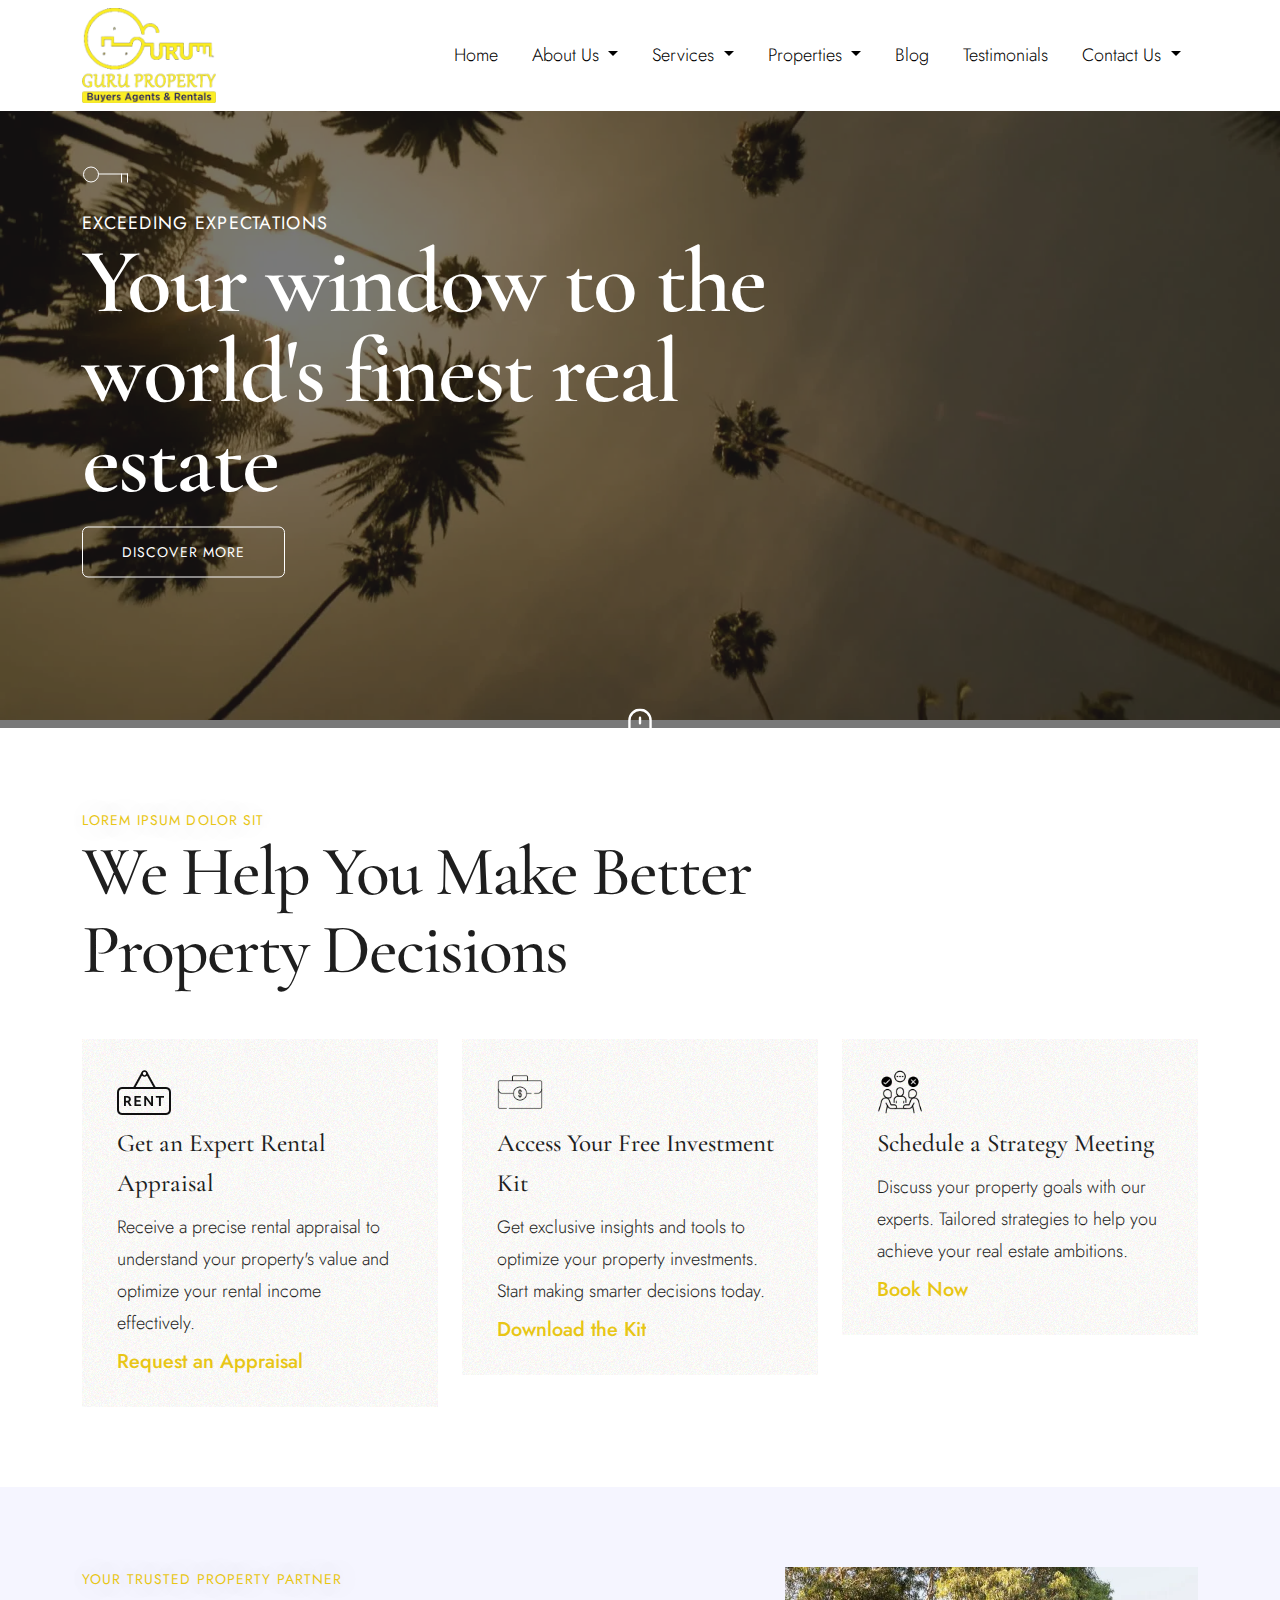
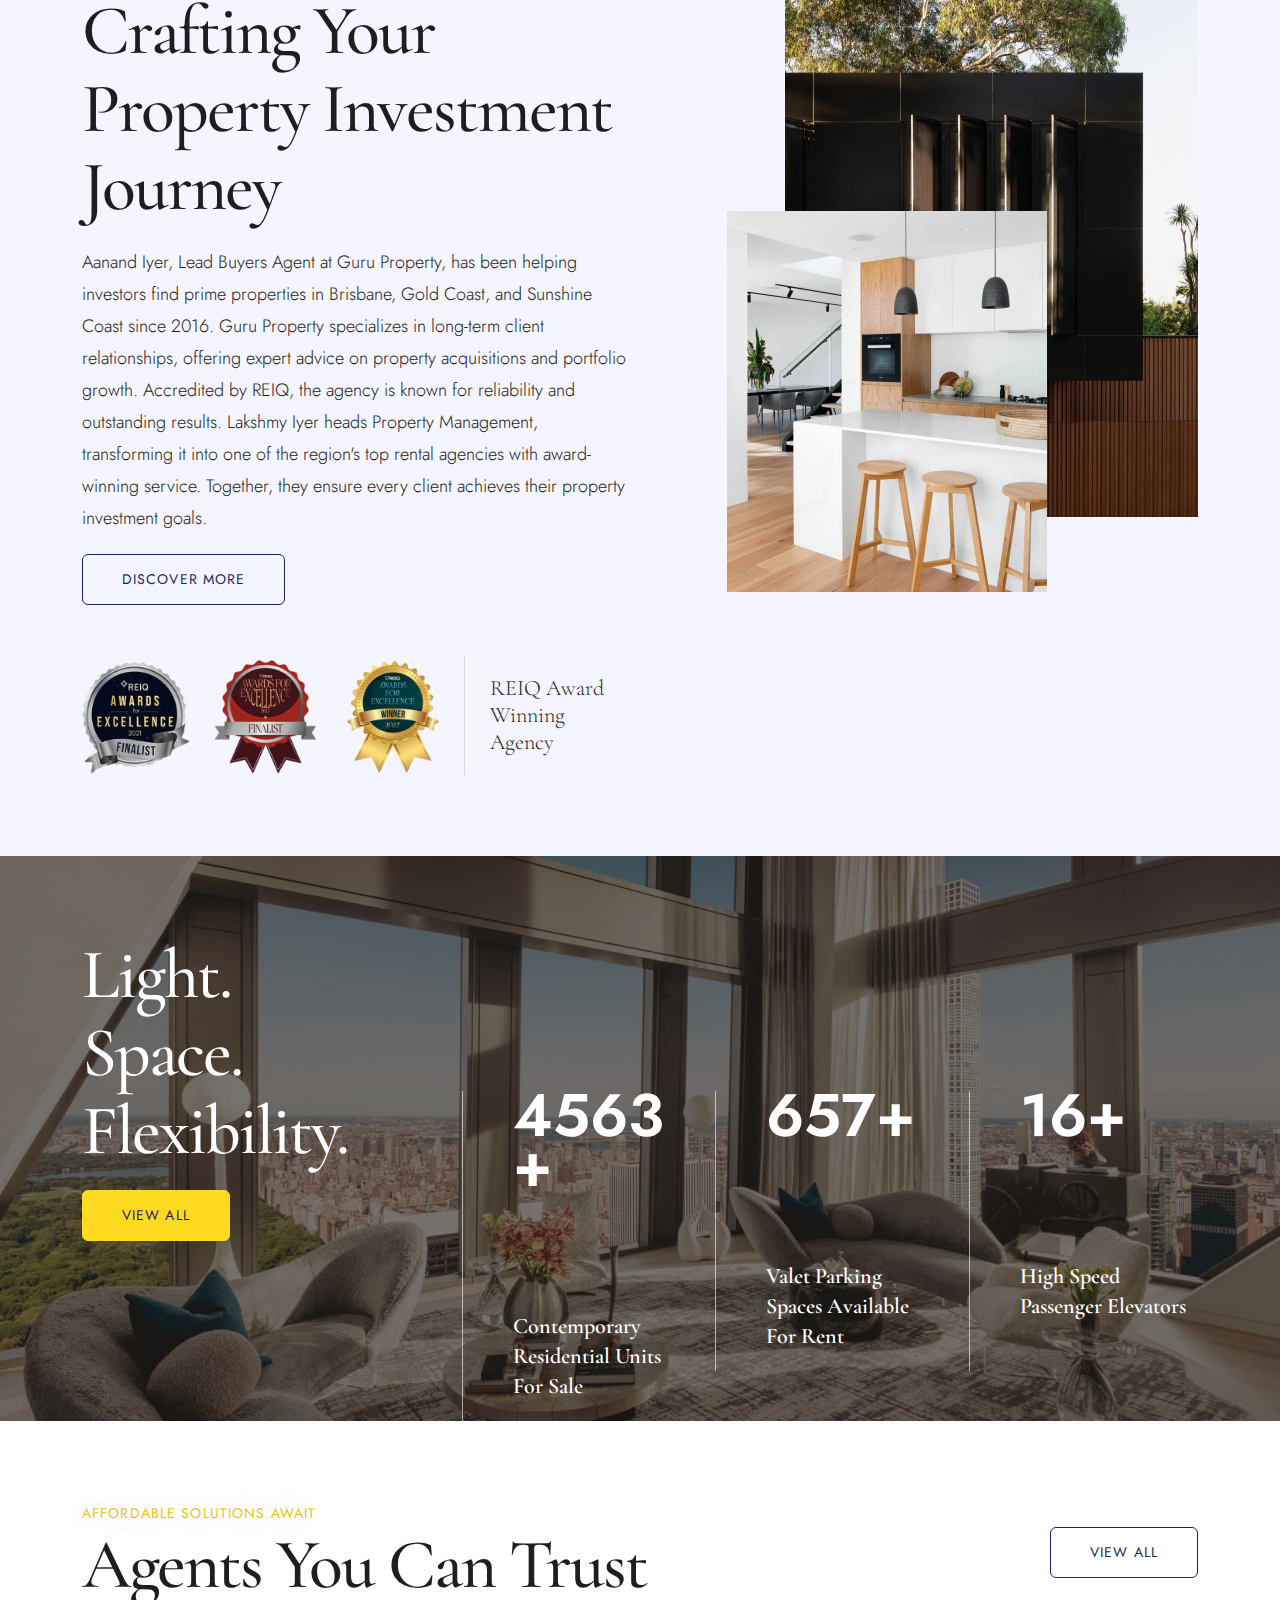
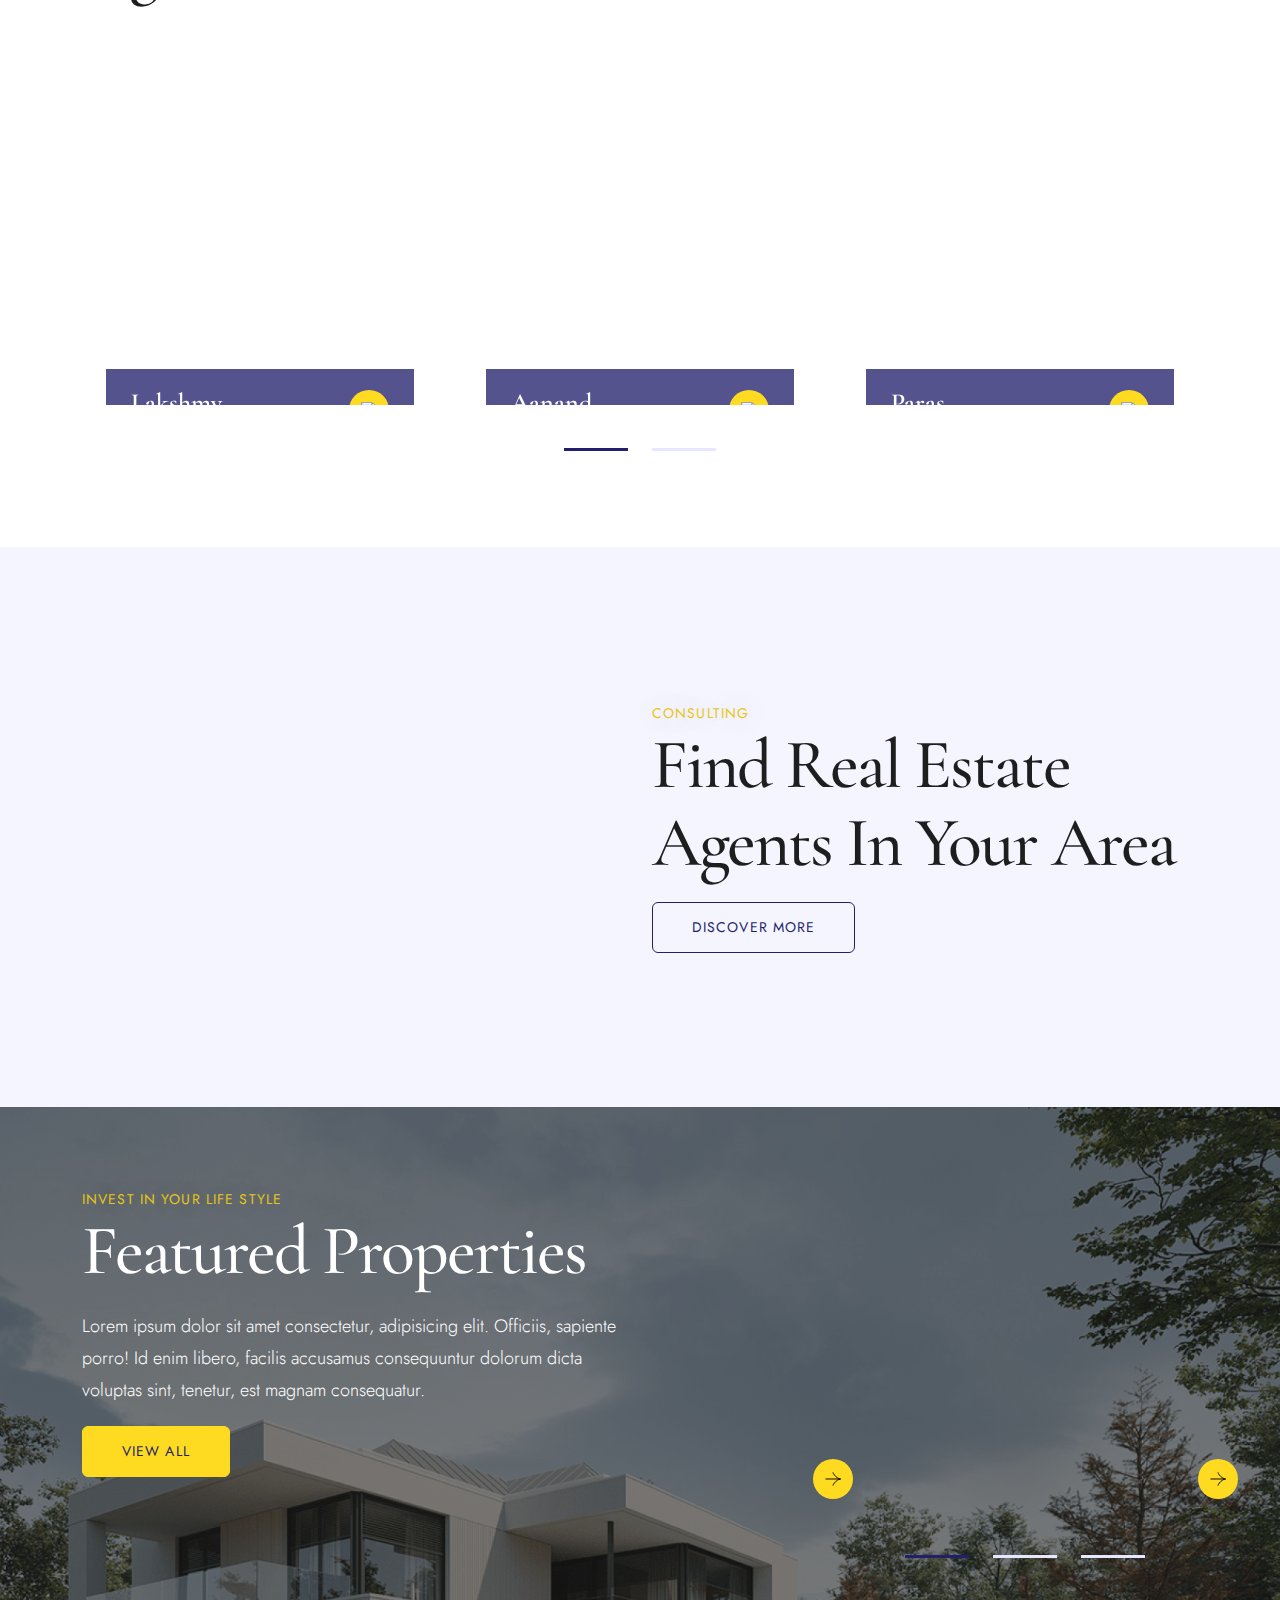
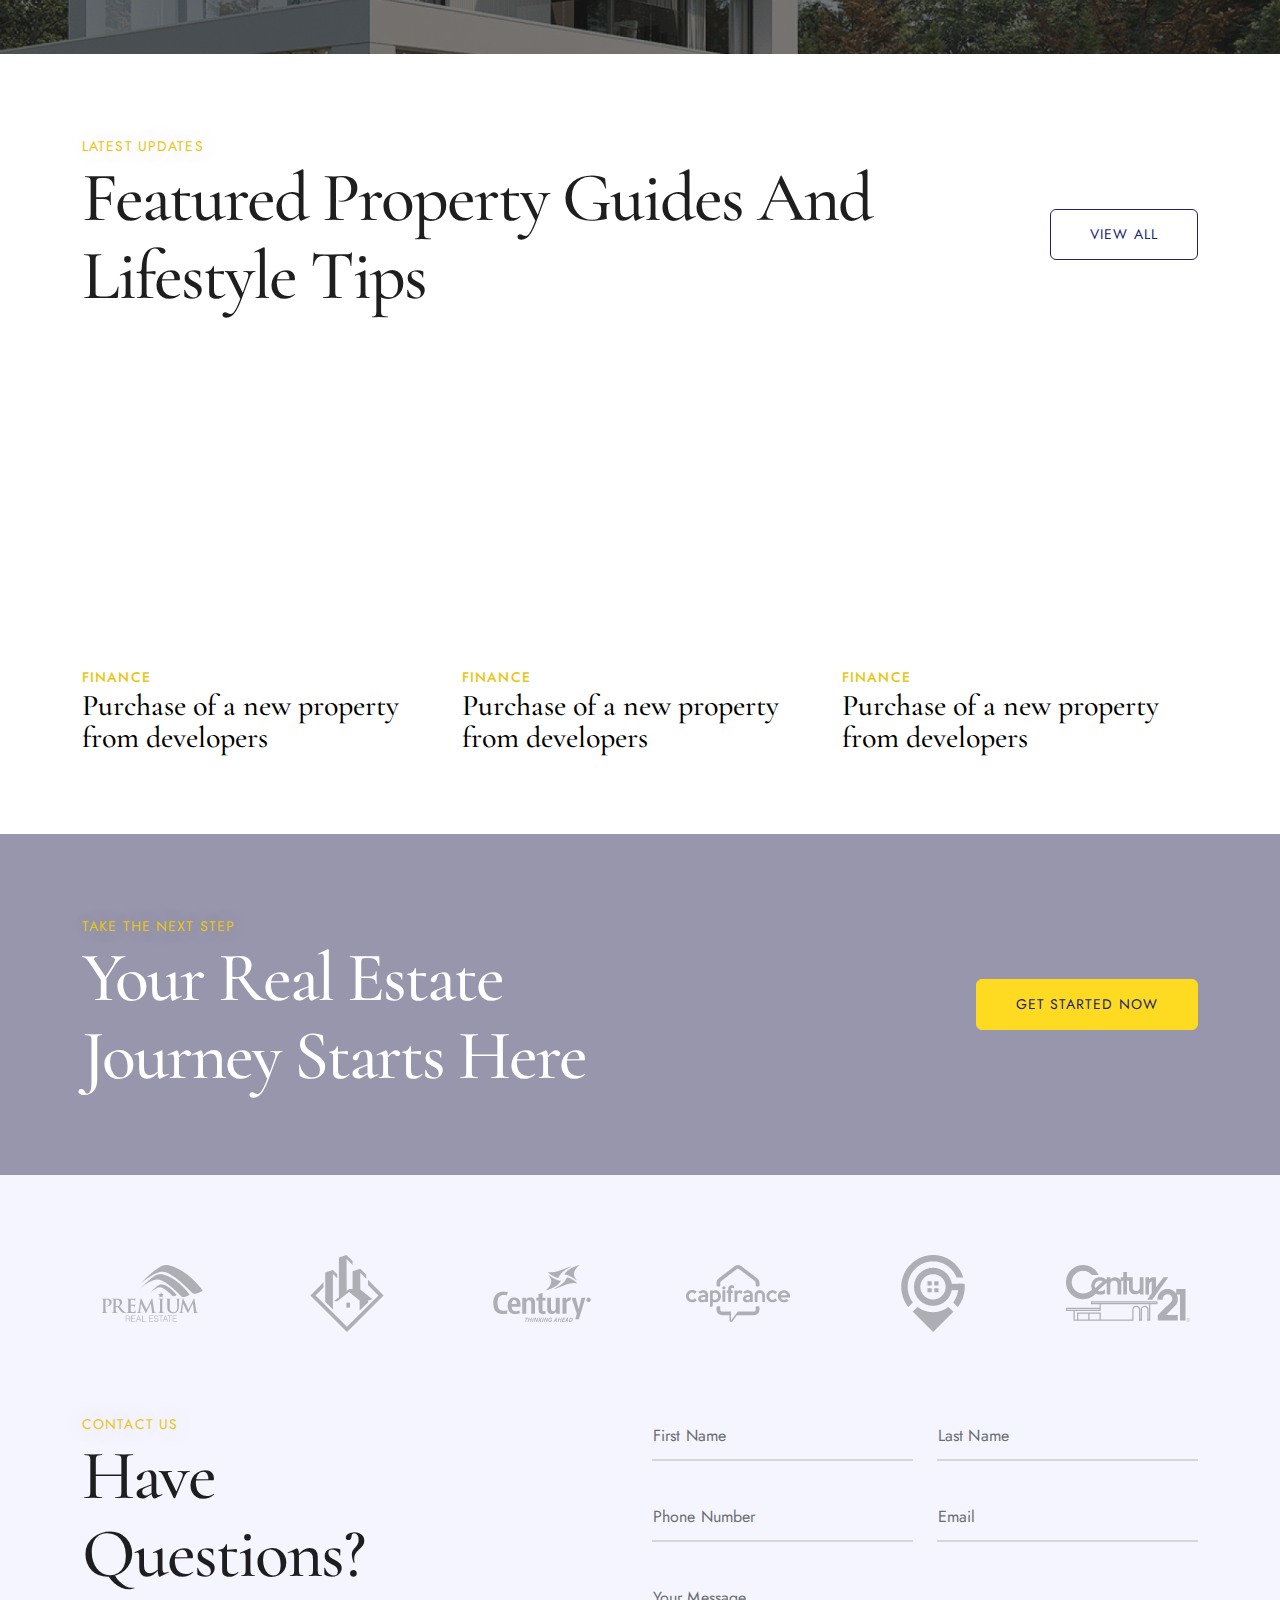
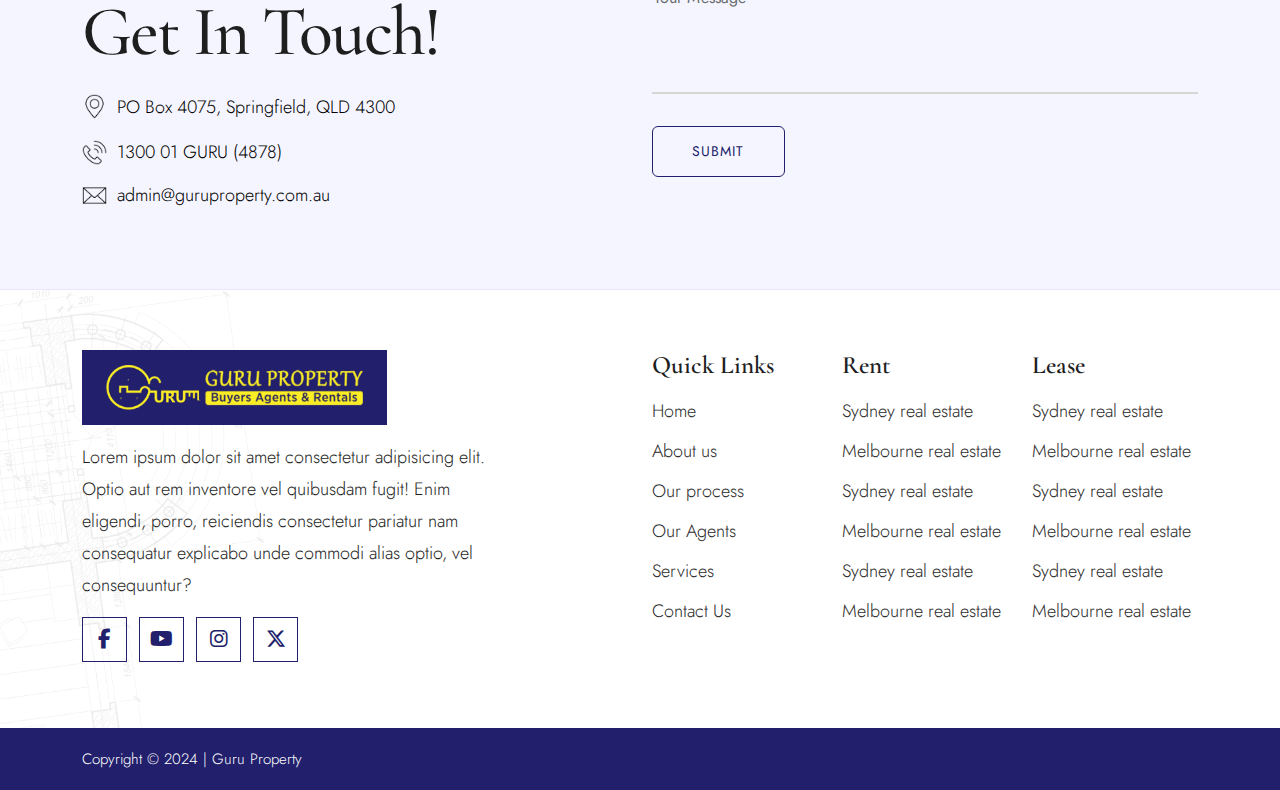
==== index.html @ 1e13cb8d "Merge branch 'main' of https://github.com/agatha-sb/guruproperty" ====
<!Doctype html>
<html lang="en">

<head>
  <meta charset="utf-8">
  <meta name="viewport" content="width=device-width, initial-scale=1, shrink-to-fit=no">
  <link rel="icon" type="image/x-icon" href="./assets/images/favicon.ico">
  <link rel="stylesheet" href="./assets/css/bootstrap.min.css">
  <link rel="stylesheet" href="./assets/css/magnific-popup.min.css">
  <link rel="stylesheet" href="./assets/css/swiper-bundle.min.css">
  <link rel="stylesheet" href="https://cdnjs.cloudflare.com/ajax/libs/font-awesome/6.5.2/css/all.min.css">
  <link rel="stylesheet" href="./assets/css/fancybox.min.css">

  <link rel="stylesheet" href="./assets/css/custom.css">
  <link rel="stylesheet" href="./assets/css/responsive.css">
  <title>Guru Property</title>
</head>

<body>


  <!-- Modal -->

  <header class="asb19__header">
    <div class="asb19__header--wrap">
      <div class="container">
        <div class="row">
          <div class="col-lg-12">
            <nav class="navbar navbar-expand-lg asb19__header--nav" aria-label="Offcanvas navbar large">
              <a class="navbar-brand" href="#">
                <img src="./assets/images/logo.png" alt="...">
              </a>
              <button class="navbar-toggler collapsed" type="button" data-bs-toggle="offcanvas"
                data-bs-target="#offcanvasNavbar2" aria-controls="offcanvasNavbar2">
                <span class="sr-only">Toggle navigation</span>
                <span class="icon-bar"></span>
                <span class="icon-bar"></span>
                <span class="icon-bar"></span>
              </button>
              <div class="offcanvas offcanvas-end asb19__header--offcanvas" tabindex="-1" id="offcanvasNavbar2"
                aria-labelledby="offcanvasNavbar2Label">
                <div class="offcanvas-header">
                  <h5 class="offcanvas-title" id="offcanvasNavbar2Label">Offcanvas</h5>
                  <button type="button" class="btn-close btn-close-white" data-bs-dismiss="offcanvas"
                    aria-label="Close"></button>
                </div>
                <div class="offcanvas-body">
                  <ul class="navbar-nav justify-content-end flex-grow-1">
                    <li class="nav-item active">
                      <a class="nav-link" href="#">Home</a>
                    </li>
                    <li class="nav-item dropdown">
                      <a class="nav-link dropdown-toggle" href="#" role="button" data-bs-toggle="dropdown"
                        aria-expanded="false">
                        About Us
                      </a>
                      <ul class="dropdown-menu">
                        <li><a class="dropdown-item" href="#">Our Process</a></li>
                        <li><a class="dropdown-item" href="#">Meet the Team</a></li>
                        <li><a class="dropdown-item" href="#">Awards & Recognition</a></li>
                      </ul>
                    </li>
                    <li class="nav-item dropdown">
                      <a class="nav-link dropdown-toggle" href="#" role="button" data-bs-toggle="dropdown"
                        aria-expanded="false">
                        Services
                      </a>
                      <ul class="dropdown-menu">
                        <li><a class="dropdown-item" href="#">Buyers Agency</a></li>
                        <li><a class="dropdown-item" href="#">Property Management</a></li>
                        <li><a class="dropdown-item" href="#">Rental Appraisal</a></li>
                        <li><a class="dropdown-item" href="#">Investment Strategy</a></li>
                      </ul>
                    </li>
                    <li class="nav-item dropdown">
                      <a class="nav-link dropdown-toggle" href="#" role="button" data-bs-toggle="dropdown"
                        aria-expanded="false">
                        Properties
                      </a>
                      <ul class="dropdown-menu">
                        <li><a class="dropdown-item" href="#">Buy</a></li>
                        <li><a class="dropdown-item" href="#">Rent</a></li>
                        <li><a class="dropdown-item" href="#">Recent Sales</a></li>
                      </ul>
                    </li>
                    <li class="nav-item">
                      <a class="nav-link" href="#">Blog</a>
                    </li>
                    <li class="nav-item">
                      <a class="nav-link" href="#">Testimonials</a>
                    </li>
                    <li class="nav-item dropdown">
                      <a class="nav-link dropdown-toggle" href="#" role="button" data-bs-toggle="dropdown"
                        aria-expanded="false">
                        Contact Us
                      </a>
                      <ul class="dropdown-menu">
                        <li><a class="dropdown-item" href="#">Book a Strategy Meeting</a></li>
                        <li><a class="dropdown-item" href="#">Get In Touch</a></li>
                        <li><a class="dropdown-item" href="#">FAQs</a></li>
                      </ul>
                    </li>
                  </ul>
                </div>
              </div>
            </nav>
          </div>
        </div>
      </div>
    </div>
  </header>

  <section class="asb19__hero asb19__bg--colored">
    <div class="asb19__hero--video overlay">
      <video class="" poster="./assets/images/hero-thumb.webp" style="height:100%;" loop="" muted="" autoplay=""
        playsinline="">
        <source data-src="./assets/images/hero-video.mp4" type="video/mp4" src="./assets/images/hero-video.mp4">
      </video>
    </div>
    <div class="asb19__hero--wrap">
      <div class="container">
        <div class="row">
          <div class="col-lg-8">
            <div class="asb19__hero--content">
              <div class="asb19__hero--icon">
                <svg xmlns="http://www.w3.org/2000/svg" width="48" height="48" viewBox="0 0 48 48" fill="none">
                  <circle cx="9" cy="24" r="7.5" stroke="white"></circle>
                  <rect x="16" y="23" width="30" height="1" fill="white"></rect>
                  <rect x="45" y="23" width="1" height="9" fill="white"></rect>
                  <rect x="39" y="23" width="1" height="9" fill="white"></rect>
                </svg>
              </div>
              <div class="asb19__hero--heading">
                <h6>Exceeding Expectations</h6>
                <h1>Your window to the world's finest real estate</h1>
              </div>
              <div class="asb19__btn--wrap">
                <a href="javascript:void(0)" class="asb19__btn asb19__btn--white">
                  Discover More
                </a>
              </div>
            </div>
            <a href="#quickNav" class="asb19__back-to-top">
              <svg id="mouse" xmlns="http://www.w3.org/2000/svg" width="100%" height="100%" viewBox="0 0 22 37.397"
                style="touch-action: manipulation;">
                <path id="Path_6099" data-name="Path 6099"
                  d="M11,0A11.012,11.012,0,0,0,0,11V26.4a11,11,0,1,0,22,0V11A11.012,11.012,0,0,0,11,0Zm8.756,26.4a8.756,8.756,0,1,1-17.513,0V11a8.756,8.756,0,1,1,17.513,0Zm0,0"
                  transform="translate(0 0)" fill="#fff" style="touch-action: manipulation;"></path>
                <path id="Path_6100" data-name="Path 6100"
                  d="M136.367,101.852a1.122,1.122,0,0,0-1.122,1.122v5.164a1.122,1.122,0,0,0,2.244,0v-5.164A1.122,1.122,0,0,0,136.367,101.852Zm0,0"
                  transform="translate(-125.367 -94.413)" fill="#fff" style="touch-action: manipulation;"></path>
              </svg>
            </a>
          </div>
        </div>
      </div>
    </div>
  </section>

  <section class="asb19__quick-nav asb19__py" id="quickNav">
    <div class="container">
      <div class="row">
        <div class="col-lg-8">
          <div class="asb19__main--widget">
            <div class="asb19__heading">
              <h6>Lorem ipsum dolor sit</h6>
              <h3>We help you make better property decisions</h3>
            </div>
          </div>
        </div>
        <div class="col-lg-12">
          <div class="asb19__quick-nav--content asb19__content--widget">
            <div class="row">
              <div class="col-md-4">
                <div class="asb19__quick-nav--single">
                  <div class="asb19__quick-nav--icon">
                    <img src="./assets/images/gpt-rent-icon.png" alt="...">
                  </div>
                  <div class="asb19__quick-nav--title">
                    <h5>Get an Expert Rental Appraisal</h5>
                  </div>
                  <div class="asb19__quick-nav--desc asb19__desc">
                    <p>Receive a precise rental appraisal to understand your property's value and optimize your rental
                      income effectively.</p>
                  </div>
                  <div class="asb19__btn--wrap asb19__quick-nav--btn">
                    <a href="javascript:void(0)" class="asb19__btn asb19__btn--link">
                      Request an Appraisal
                    </a>
                  </div>
                </div>
              </div>
              <div class="col-md-4">
                <div class="asb19__quick-nav--single">
                  <div class="asb19__quick-nav--icon">
                    <img src="./assets/images/free-kit.png" alt="...">
                  </div>
                  <div class="asb19__quick-nav--title">
                    <h5>Access Your Free Investment Kit</h5>
                  </div>
                  <div class="asb19__quick-nav--desc asb19__desc">
                    <p>Get exclusive insights and tools to optimize your property investments. Start making smarter
                      decisions today.</p>
                  </div>
                  <div class="asb19__btn--wrap asb19__quick-nav--btn">
                    <a href="javascript:void(0)" class="asb19__btn asb19__btn--link">
                      Download the Kit
                    </a>
                  </div>
                </div>
              </div>
              <div class="col-md-4">
                <div class="asb19__quick-nav--single">
                  <div class="asb19__quick-nav--icon">
                    <img src="./assets/images/book.png" alt="...">
                  </div>
                  <div class="asb19__quick-nav--title">
                    <h5>Schedule a Strategy Meeting</h5>
                  </div>
                  <div class="asb19__quick-nav--desc asb19__desc">
                    <p>Discuss your property goals with our experts. Tailored strategies to help you achieve your real
                      estate ambitions.</p>
                  </div>
                  <div class="asb19__btn--wrap asb19__quick-nav--btn">
                    <a href="javascript:void(0)" class="asb19__btn asb19__btn--link">
                      Book Now
                    </a>
                  </div>
                </div>
              </div>
            </div>
          </div>
        </div>
      </div>
    </div>
  </section>

  <section class="asb19__about asb19__py">
    <div class="container">
      <div class="row">
        <div class="col-lg-6">
          <div class="asb19__main--widget">
            <div class="asb19__heading">
              <h6>Your Trusted Property Partner</h6>
              <h3>Crafting Your Property Investment Journey</h3>
            </div>
            <div class="asb19__content">
              <p>Aanand Iyer, Lead Buyers Agent at Guru Property, has been helping investors find prime properties in Brisbane, Gold Coast, and Sunshine Coast since 2016. Guru Property specializes in long-term client relationships, offering expert advice on property acquisitions and portfolio growth. Accredited by REIQ, the agency is known for reliability and outstanding results. Lakshmy Iyer heads Property Management, transforming it into one of the region's top rental agencies with award-winning service. Together, they ensure every client achieves their property investment goals.</p>
            </div>
            <div class="asb19__btn--wrap">
              <a href="javascript:void(0)" class="asb19__btn">
                Discover More
              </a>
            </div>
            <div class="asb19__about--awards">
              <div class="asb19__img">
                <img src="./assets/images/REIQ-awards.png" alt="...">
              </div>
              <h6>REIQ award winning agency</h6>
            </div>
          </div>
        </div>
        <div class="col-lg-6">
          <div class="asb19__image--widget">
            <div class="asb19__about--img asb19__about--img1">
              <img src="./assets/images/about-img-left-640x742.webp" alt="...">
            </div>
            <div class="asb19__about--img asb19__about--img2" >
              <img src="./assets/images/about-img-right-826x1100.webp" alt="...">
            </div>
          </div>
        </div>
      </div>
    </div>
  </section>

  <section class="asb19__counter asb19__py asb19__bg--colored asb19__bg--blue pb-0">
    <div class="asb19__bgImg overlay">
      <img src="./assets/images/counter-bg.jpg" alt="...">
    </div>
    <div class="asb19__counter--wrap">
      <div class="container">
        <div class="row align-items-end">
          <div class="col-lg-4">
            <div class="asb19__main--widget">
              <div class="asb19__heading w-75">
                <!-- <h6></h6> -->
                <h3>Light. Space. Flexibility.</h3>
              </div>
              <div class="asb19__btn--wrap">
                <a href="javascript:void(0)" class="asb19__btn asb19__btn--fill">
                  View all
                </a>
              </div>
            </div>
          </div>
          <div class="col-lg-8">
            <div class="asb19__counter--wrap">
              <div class="row">
                <div class="col-lg-4">
                  <div class="asb19__counter--single">
                    <!-- <div class="asb19__counter--icon">
                      <img src="./assets/images/parking.png" alt="...">
                    </div> -->
                    <div class="asb19__counter--content">
                      <div class="asb19__counter--num">
                        <span>4563</span>+
                      </div>
                      <div class="asb19__counter--title">
                        <h6>contemporary residential units for sale</h6>
                      </div>
                    </div>
                  </div>
                </div>
                <div class="col-lg-4">
                  <div class="asb19__counter--single">
                    <!-- <div class="asb19__counter--icon">
                      <img src="./assets/images/parking.png" alt="...">
                    </div> -->
                    <div class="asb19__counter--content">
                      <div class="asb19__counter--num">
                        <span>657</span>+
                      </div>
                      <div class="asb19__counter--title">
                        <h6>valet parking spaces available for rent</h6>
                      </div>
                    </div>
                  </div>
                </div>
                <div class="col-lg-4">
                  <div class="asb19__counter--single">
                    <!-- <div class="asb19__counter--icon">
                      <img src="./assets/images/parking.png" alt="...">
                    </div> -->
                    <div class="asb19__counter--content">
                      <div class="asb19__counter--num">
                        <span>16</span>+
                      </div>
                      <div class="asb19__counter--title">
                        <h6>high speed passenger elevators</h6>
                      </div>
                    </div>
                  </div>
                </div>
              </div>
            </div>
          </div>
        </div>
      </div>
    </div>
  </section>

  <section class="asb19__agents asb19__py">
    <div class="container">
      <div class="row">
        <div class="col-lg-12">
          <div class="asb19__main--widget d-flex justify-content-between align-items-center">
            <div class="asb19__heading mb-0">
              <h6>Affordable Solutions Await</h6>
              <h3>Agents you can trust</h3>
            </div>
            <div class="asb19__btn--wrap">
              <a href="javascript:void(0)" class="asb19__btn">
                View All
              </a>
            </div>
          </div>
        </div>
        <div class="col-lg-12">
          <div class="asb19__agents--wrap">
            <div class="swiper asb19__agents--swiper">
              <div class="swiper-wrapper">
                <div class="swiper-slide">
                  <div class="asb19__agents--single">
                    <div class="asb19__agents--img">
                      <div class="asb19__bgMask" style="mask-image: url('https://raw.githubusercontent.com/agatha-sb/guruproperty/main/assets/images/agents-shape.png');">
                        <img src="./assets/images/agent-img-1.jpg" alt="team_1_1">
                      </div>
                    </div>
                    <div class="team-card-content">
                      <div class="media">
                        <div class="media-left">
                          <a class="box-title title" href="#">
                            <h3 >
                              Lakshmy
                            </h3>
                          </a>
                          <span class="team-desig desig">Principal</span>
                        </div>
                        <div class="media-body">
                          <a class="icon-btn" href="tel:09876543210">
                            <img decoding="async" src="https://wordpress.themeholy.com/realar/wp-content/uploads/2024/05/phone-1.svg" alt="img">
                          </a>
                        </div>
                      </div>
                      <ul class="th-social">
                        <li>
                          <a href="https://facebook.com"><i class="fab fa-facebook-f"></i></a>
                        </li>
                        <li>
                          <a href="https://twitter.com"><i class="fab fa-twitter"></i></a>
                        </li>
                        <li>
                          <a href="https://linkedin.com"><i class="fab fa-linkedin-in"></i></a>
                        </li>
                      </div>
                    </ul>
                  </div>
                </div>
                <div class="swiper-slide">
                  <div class="asb19__agents--single">
                    <div class="asb19__agents--img">
                      <div class="asb19__bgMask" style="mask-image: url('https://raw.githubusercontent.com/agatha-sb/guruproperty/main/assets/images/agents-shape.png');">
                        <img src="./assets/images/agent-img-2.jpg" alt="team_1_1">
                      </div>
                    </div>
                    <div class="team-card-content">
                      <div class="media">
                        <div class="media-left">
                          <a class="box-title title" href="#">
                            <h3 >
                              Aanand
                            </h3>
                          </a>
                          <span class="team-desig desig">Property Analyst</span>
                        </div>
                        <div class="media-body">
                          <a class="icon-btn" href="tel:09876543210">
                            <img decoding="async" src="https://wordpress.themeholy.com/realar/wp-content/uploads/2024/05/phone-1.svg" alt="img">
                          </a>
                        </div>
                      </div>
                      <ul class="th-social">
                        <li>
                          <a href="https://facebook.com"><i class="fab fa-facebook-f"></i></a>
                        </li>
                        <li>
                          <a href="https://twitter.com"><i class="fab fa-twitter"></i></a>
                        </li>
                        <li>
                          <a href="https://linkedin.com"><i class="fab fa-linkedin-in"></i></a>
                        </li>
                      </div>
                    </ul>
                  </div>
                </div>
                <div class="swiper-slide">
                  <div class="asb19__agents--single">
                    <div class="asb19__agents--img">
                      <div class="asb19__bgMask" style="mask-image: url('https://raw.githubusercontent.com/agatha-sb/guruproperty/main/assets/images/agents-shape.png');">
                        <img src="./assets/images/agent-img-3.jpg">
                      </div>
                    </div>
                    <div class="team-card-content">
                      <div class="media">
                        <div class="media-left">
                          <a class="box-title title" href="#">
                            <h3 >
                              Paras
                            </h3>
                          </a>
                          <span class="team-desig desig">Buyers Analyst</span>
                        </div>
                        <div class="media-body">
                          <a class="icon-btn" href="tel:09876543210">
                            <img decoding="async" src="https://wordpress.themeholy.com/realar/wp-content/uploads/2024/05/phone-1.svg" alt="img">
                          </a>
                        </div>
                      </div>
                      <ul class="th-social">
                        <li>
                          <a href="https://facebook.com"><i class="fab fa-facebook-f"></i></a>
                        </li>
                        <li>
                          <a href="https://twitter.com"><i class="fab fa-twitter"></i></a>
                        </li>
                        <li>
                          <a href="https://linkedin.com"><i class="fab fa-linkedin-in"></i></a>
                        </li>
                      </div>
                    </ul>
                  </div>
                </div>
                <div class="swiper-slide">
                  <div class="asb19__agents--single">
                    <div class="asb19__agents--img">
                      <div class="asb19__bgMask" style="mask-image: url('https://raw.githubusercontent.com/agatha-sb/guruproperty/main/assets/images/agents-shape.png');">
                        <img src="./assets/images/agent-img-4.jpg" alt="team_1_1">
                      </div>
                    </div>
                    <div class="team-card-content">
                      <div class="media">
                        <div class="media-left">
                          <a class="box-title title" href="#">
                            <h3 >
                              Brianna
                            </h3>
                          </a>
                          <span class="team-desig desig">Property Manager</span>
                        </div>
                        <div class="media-body">
                          <a class="icon-btn" href="tel:09876543210">
                            <img decoding="async" src="https://wordpress.themeholy.com/realar/wp-content/uploads/2024/05/phone-1.svg" alt="img">
                          </a>
                        </div>
                      </div>
                      <ul class="th-social">
                        <li>
                          <a href="https://facebook.com"><i class="fab fa-facebook-f"></i></a>
                        </li>
                        <li>
                          <a href="https://twitter.com"><i class="fab fa-twitter"></i></a>
                        </li>
                        <li>
                          <a href="https://linkedin.com"><i class="fab fa-linkedin-in"></i></a>
                        </li>
                      </div>
                    </ul>
                  </div>
                </div>
              </div>
              <div class="swiper-pagination"></div>
              <div class="swiper-button-prev-agentsSW"><img src="./assets/images/arrow-left.svg" alt="previous-icon"></div>
              <div class="swiper-button-next-agentsSW"><img src="./assets/images/arrow-right.svg" alt="next-icon"></div>
          </div>
          </div>
        </div>
      </div>
    </div>
  </section>
  <section class="asb19__agentCta asb19__py">
    <div class="container">
      <div class="row align-items-center">
        <div class="col-lg-6">
          <div class="asb19__agentCta--img asb19__bgMask img-shine" style="mask-image: url('https://raw.githubusercontent.com/agatha-sb/guruproperty/main/assets/images/propert-mask.png');">
            <img src="./assets/images/cta_1_1.png" alt="...">
          </div>
        </div>
        <div class="col-lg-6">
          <div class="asb19__main--widget">
            <div class="asb19__heading">
              <h6>Consulting</h6>
              <h3>Find real estate agents in your area</h3>
            </div>
            <div class="asb19__btn--wrap">
              <a href="javascript:void(0)" class="asb19__btn">
                Discover More
              </a>
            </div>
          </div>
        </div>
        
      </div>
    </div>
  </section>
  <section class="asb19__property  asb19__bg--colored asb19__py">
    <div class="asb19__bgImg overlay">
      <img src="./assets/images/agentCta-bg.png" alt="...">
    </div>
    <div class="asb19__property--main">
      <div class="container">
        <div class="row">
          <div class="col-xxl-5 col-lg-6">
            <div class="asb19__main--widget">
              <div class="asb19__heading">
                <h6>Invest in Your Life Style</h6>
                <h3>Featured Properties</h3>
              </div>
              <div class="asb19__content text-white">
                <p>Lorem ipsum dolor sit amet consectetur, adipisicing elit. Officiis, sapiente porro! Id enim libero, facilis accusamus consequuntur dolorum dicta voluptas sint, tenetur, est magnam consequatur.</p>
              </div>
              <div class="asb19__btn--wrap">
                <a href="javascript:void(0)" class="asb19__btn asb19__btn--fill">
                  View all
                </a>
              </div>
            </div>
          </div>
          <div class="col-xxl-7 col-lg-6">
            <div class="asb19__property--wrap asb19__content--widget">
              <div class="swiper asb19__property--swiper">
                <div class="swiper-wrapper">
                  <div class="swiper-slide">
                    <div class="asb19__property--single">
                      <a href="javascript:void(0)" class="asb19__property--img asb19__bgMask img-shine" style="mask-image: url('https://raw.githubusercontent.com/agatha-sb/guruproperty/main/assets/images/propert-mask.png');">
                        <img src="./assets/images/property-img-1-1000x670.jpg" alt="...">
                      </a>
                      <div class="asb19__property--content asb19__bgMask " style="mask-image: url('https://raw.githubusercontent.com/agatha-sb/guruproperty/main/assets/images/project-card1-img-mask.png');">
                        <div class="asb19__property--price">
                          <span>$1,500,000</span>
                        </div>
                        <div class="asb19__property--title">
                          <h5>Walker Residence</h5>
                        </div>
                        <div class="asb19__property--feat">
                          <ul>
                            <li>
                              <div class="asb19__property--feat-icon">
                                <img src="./assets/images/bed.png" alt="">
                              </div>
                              <p>4 beds</p>
                            </li>
                            <li>
                              <div class="asb19__property--feat-icon">
                                <img src="./assets/images/bathtub.png" alt="">
                              </div>
                              <p>2 baths</p>
                            </li>
                            <li>
                              <div class="asb19__property--feat-icon">
                                <img src="./assets/images/resize.png" alt="">
                              </div>
                              <p>120 sq. m</p>
                            </li>
                          </ul>
                        </div>
                      </div>
                      <div class="asb19__property--btn">
                        <a href="#" class="icon-btn">
                          <img src="./assets/images/arrow-right.svg" alt="img">
                        </a>
                      </div>
                    </div>
                  </div>
                  <div class="swiper-slide">
                    <div class="asb19__property--single">
                      <a href="javascript:void(0)" class="asb19__property--img asb19__bgMask img-shine" style="mask-image: url('https://raw.githubusercontent.com/agatha-sb/guruproperty/main/assets/images/propert-mask.png');">
                        <img src="./assets/images/property-img-2-1000x670.webp" alt="...">
                      </a>
                      <div class="asb19__property--content asb19__bgMask " style="mask-image: url('https://raw.githubusercontent.com/agatha-sb/guruproperty/main/assets/images/project-card1-img-mask.png');">
                        <div class="asb19__property--price">
                          <span>$1,500,000</span>
                        </div>
                        <div class="asb19__property--title">
                          <h5>Walker Residence</h5>
                        </div>
                        <div class="asb19__property--feat">
                          <ul>
                            <li>
                              <div class="asb19__property--feat-icon">
                                <img src="./assets/images/bed.png" alt="">
                              </div>
                              <p>4 beds</p>
                            </li>
                            <li>
                              <div class="asb19__property--feat-icon">
                                <img src="./assets/images/bathtub.png" alt="">
                              </div>
                              <p>2 baths</p>
                            </li>
                            <li>
                              <div class="asb19__property--feat-icon">
                                <img src="./assets/images/resize.png" alt="">
                              </div>
                              <p>120 sq. m</p>
                            </li>
                          </ul>
                        </div>
                      </div>
                      <div class="asb19__property--btn">
                        <a href="#" class="icon-btn">
                          <img src="./assets/images/arrow-right.svg" alt="img">
                        </a>
                      </div>
                    </div>
                  </div>
                  <div class="swiper-slide">
                    <div class="asb19__property--single">
                      <a href="javascript:void(0)" class="asb19__property--img asb19__bgMask img-shine" style="mask-image: url('https://raw.githubusercontent.com/agatha-sb/guruproperty/main/assets/images/propert-mask.png');">
                        <img src="./assets/images/property-img-3-1000x670.jpg" alt="...">
                      </a>
                      <div class="asb19__property--content asb19__bgMask " style="mask-image: url('https://raw.githubusercontent.com/agatha-sb/guruproperty/main/assets/images/project-card1-img-mask.png');">
                        <div class="asb19__property--price">
                          <span>$1,500,000</span>
                        </div>
                        <div class="asb19__property--title">
                          <h5>Walker Residence</h5>
                        </div>
                        <div class="asb19__property--feat">
                          <ul>
                            <li>
                              <div class="asb19__property--feat-icon">
                                <img src="./assets/images/bed.png" alt="">
                              </div>
                              <p>4 beds</p>
                            </li>
                            <li>
                              <div class="asb19__property--feat-icon">
                                <img src="./assets/images/bathtub.png" alt="">
                              </div>
                              <p>2 baths</p>
                            </li>
                            <li>
                              <div class="asb19__property--feat-icon">
                                <img src="./assets/images/resize.png" alt="">
                              </div>
                              <p>120 sq. m</p>
                            </li>
                          </ul>
                        </div>
                      </div>
                      <div class="asb19__property--btn">
                        <a href="#" class="icon-btn">
                          <img src="./assets/images/arrow-right.svg" alt="img">
                        </a>
                      </div>
                    </div>
                  </div>
                  <div class="swiper-slide">
                    <div class="asb19__property--single">
                      <a href="javascript:void(0)" class="asb19__property--img asb19__bgMask img-shine" style="mask-image: url('https://raw.githubusercontent.com/agatha-sb/guruproperty/main/assets/images/propert-mask.png');">
                        <img src="./assets/images/property-img-4-1000x670.webp" alt="...">
                      </a>
                      <div class="asb19__property--content asb19__bgMask " style="mask-image: url('https://raw.githubusercontent.com/agatha-sb/guruproperty/main/assets/images/project-card1-img-mask.png');">
                        <div class="asb19__property--price">
                          <span>$1,500,000</span>
                        </div>
                        <div class="asb19__property--title">
                          <h5>Walker Residence</h5>
                        </div>
                        <div class="asb19__property--feat">
                          <ul>
                            <li>
                              <div class="asb19__property--feat-icon">
                                <img src="./assets/images/bed.png" alt="">
                              </div>
                              <p>4 beds</p>
                            </li>
                            <li>
                              <div class="asb19__property--feat-icon">
                                <img src="./assets/images/bathtub.png" alt="">
                              </div>
                              <p>2 baths</p>
                            </li>
                            <li>
                              <div class="asb19__property--feat-icon">
                                <img src="./assets/images/resize.png" alt="">
                              </div>
                              <p>120 sq. m</p>
                            </li>
                          </ul>
                        </div>
                      </div>
                      <div class="asb19__property--btn">
                        <a href="#" class="icon-btn">
                          <img src="./assets/images/arrow-right.svg" alt="img">
                        </a>
                      </div>
                    </div>
                  </div>
                </div>
                <div class="swiper-pagination"></div>
              </div>
            </div>
          </div>
        </div>
      </div>
    </div>
  </section>

  <section class="asb19__blog asb19__py">
    <div class="container">
      <div class="row">
        <div class="col-lg-12">
          <div class="asb19__main--widget d-flex justify-content-between align-items-center">
            <div class="asb19__heading w-75">
              <h6>Latest updates</h6>
              <h3>Featured property guides and lifestyle tips</h3>
            </div>
            <div class="asb19__btn--wrap">
              <a href="javascript:void(0)" class="asb19__btn">
                View all
              </a>
            </div>
          </div>
        </div>
        <div class="col-lg-12">
          <div class="asb19__blog--wrap asb19__content--widget">
            <div class="row">
              <div class="col-lg-4">
                <div class="asb19__blog--single">
                  <div class="asb19__blog--img">
                    <a href="javascript:void(0)" class="asb19__bgMask img-shine" style="mask-image: url('https://raw.githubusercontent.com/agatha-sb/guruproperty/main/assets/images/propert-mask.png');">
                      <img src="./assets/images/blog-image-890x664.jpg" alt="...">
                    </a>
                  </div>
                  <div class="asb19__blog--category">
                    <ul>
                      <li>
                        <a href="javascript:void(0)">Finance</a>
                      </li>
                    </ul>
                  </div>
                  <div class="asb19__blog--title">
                    <a href="javascript:void(0)">
                      <h5>Purchase of a new property from developers</h5>
                    </a>
                  </div>
                </div>
              </div>
              <div class="col-lg-4">
                <div class="asb19__blog--single">
                  <div class="asb19__blog--img">
                    <a href="javascript:void(0)" class="asb19__bgMask img-shine" style="mask-image: url('https://raw.githubusercontent.com/agatha-sb/guruproperty/main/assets/images/propert-mask.png');">
                      <img src="./assets/images/blog-image-2-890x664.jpg" alt="...">
                    </a>
                  </div>
                  <div class="asb19__blog--category">
                    <ul>
                      <li>
                        <a href="javascript:void(0)">Finance</a>
                      </li>
                    </ul>
                  </div>
                  <div class="asb19__blog--title">
                    <a href="javascript:void(0)">
                      <h5>Purchase of a new property from developers</h5>
                    </a>
                  </div>
                </div>
              </div>
              <div class="col-lg-4">
                <div class="asb19__blog--single">
                  <div class="asb19__blog--img">
                    <a href="javascript:void(0)" class="asb19__bgMask img-shine" style="mask-image: url('https://raw.githubusercontent.com/agatha-sb/guruproperty/main/assets/images/propert-mask.png');">
                      <img src="./assets/images/blog-image-3-890x664.jpg" alt="...">
                    </a>
                  </div>
                  <div class="asb19__blog--category">
                    <ul>
                      <li>
                        <a href="javascript:void(0)">Finance</a>
                      </li>
                    </ul>
                  </div>
                  <div class="asb19__blog--title">
                    <a href="javascript:void(0)">
                      <h5>Purchase of a new property from developers</h5>
                    </a>
                  </div>
                </div>
              </div>
            </div>
          </div>
        </div>
      </div>
    </div>
  </section>

  <section class="asb19__cta asb19__bg--colored overlay asb19__py" style="background-image: url('./assets/images/cta-bg.png');">
    <div class="container">
      <div class="row align-items-center">
        <div class="col-lg-12">
          <div class="asb19__main--widget d-flex justify-content-between align-items-center">
            <div class="asb19__heading w-50 mb-0">
              <h6>Take the Next Step</h6>
              <h3>Your Real Estate Journey Starts Here</h3>
            </div>
            <div class="asb19__btn--wrap">
              <a href="javascript:void(0)" class="asb19__btn asb19__btn--fill">
                Get Started Now
              </a>
            </div>
          </div>
        </div>
      </div>
    </div>
  </section>

  <section class="asb19__git asb19__py asb19__bg--accent-light">
    <div class="container">
      <div class="row">
        <div class="col-lg-12">
          <div class="asb19__client">
            <ul>
              <li>
                <img src="./assets/images/client-1.webp" alt="...">
              </li>
              <li>
                <img src="./assets/images/client-2.webp" alt="...">
              </li>
              <li>
                <img src="./assets/images/client-3.webp" alt="...">
              </li>
              <li>
                <img src="./assets/images/client-4.webp" alt="...">
              </li>
              <li>
                <img src="./assets/images/client-5.webp" alt="...">
              </li>
              <li>
                <img src="./assets/images/client-6.webp" alt="...">
              </li>
            </ul>
          </div>
        </div>
        <div class="col-lg-12">
          <div class="asb19__git--wrap">
            <div class="row">
              <div class="col-lg-6">
                <div class="asb19__main--widget">
                  <div class="asb19__heading">
                    <h6>Contact us</h6>
                    <h3>Have questions? Get in touch!</h3>
                  </div>
                  <div class="asb19__contact--info">
                    <ul>
                      <li>
                        <span class="icon">
                          <img src="./assets/images/location.png" alt="...">
                        </span>
                        <p>
                          PO Box 4075, Springfield, QLD 4300
                        </p>
                      </li>
                      <li>
                        <span class="icon">
                          <img src="./assets/images/call.png" alt="...">
                        </span>
                        <a href="tel:1300 01 GURU (4878)">
                          1300 01 GURU (4878)
                        </a>
                      </li>
                      <li>
                        <span class="icon">
                          <img src="./assets/images/mail.png" alt="...">
                        </span>
                        <a href="mailto:">
                          admin@guruproperty.com.au
                        </a>
                      </li>
                    </ul>
                  </div>
                </div>
              </div>
              <div class="col-lg-6">
                <div class="asb19__form-widget">
                  <form>
                    <div class="row">
                      <div class="col-md-6">
                        <div class="form-group">
                          <input type="text" class="form-control" placeholder="First Name">
                        </div>
                      </div>
                      <div class="col-md-6">
                        <div class="form-group">
                          <input type="text" class="form-control" placeholder="Last Name">
                        </div>
                      </div>
                      <div class="col-md-6">
                        <div class="form-group">
                          <input type="tel" class="form-control" placeholder="Phone Number">
                        </div>
                      </div>
                      <div class="col-md-6">
                        <div class="form-group">
                          <input type="email" class="form-control" placeholder="Email">
                        </div>
                      </div>
                      <div class="col-lg-12">
                        <div class="form-group">
                          <textarea class="form-control" placeholder="Your Message"></textarea>
                        </div>
                      </div>
                      <div class="col-lg-12">
                        <div class="form-group form-button">
                          <input class="asb19__btn" type="button" value="Submit">
                        </div>
                      </div>
                    </div>
                  </form>
                </div>
              </div>
            </div>
          </div>
        </div>
      </div>
    </div>
  </section>

  <footer class="asb19__footer">
    <!-- <div class="asb19__footer--top">
      <div class="container">
        <div class="row align-items-center">
          <div class="col-lg-6">
            <div class="asb19__footer--widget">
              <ul class="asb19__footer--socials">
                <li>
                  <a href="javascript:void(0)"><i class="fa-brands fa-facebook-f"></i></a>
                </li>
                <li>
                  <a href="javascript:void(0)"><i class="fa-brands fa-youtube"></i></a>
                </li>
                <li>
                  <a href="javascript:void(0)"><i class="fa-brands fa-instagram"></i></a>
                </li>
                <li>
                  <a href="javascript:void(0)"><i class="fa-brands fa-x-twitter"></i></a>
                </li>
              </ul>
            </div>
          </div>
          <div class="col-lg-6">
            <div class="asb19__footer--widget">
              <ul class="asb19__footer--nav">
                <li>
                  <a href="javascript:void(0)">Home</a>
                </li>
                <li>
                  <a href="javascript:void(0)">About</a>
                </li>
                <li>
                  <a href="javascript:void(0)">Services</a>
                </li>
                <li>
                  <a href="javascript:void(0)">Blog</a>
                </li>
                <li>
                  <a href="javascript:void(0)">Contact Us</a>
                </li>
              </ul>
            </div>
          </div>
        </div>
      </div>
    </div> -->
    <div class="asb19__footer--middle">
      <div class="container">
        <div class="row">
          <div class="col-lg-6">
            <div class="asb19__footer--widget w-75">
              <div class="asb19__footer--logo mb-3">
                <img src="./assets/images/logo-footer.png" alt="...">
              </div>
              <div class="asb19__footer--content mb-3">
                <p>Lorem ipsum dolor sit amet consectetur adipisicing elit. Optio aut rem inventore vel quibusdam fugit! Enim eligendi, porro, reiciendis consectetur pariatur nam consequatur explicabo unde commodi alias optio, vel consequuntur?</p>
              </div>
              <ul class="asb19__footer--socials mb-3">
                <li>
                  <a href="javascript:void(0)"><i class="fa-brands fa-facebook-f"></i></a>
                </li>
                <li>
                  <a href="javascript:void(0)"><i class="fa-brands fa-youtube"></i></a>
                </li>
                <li>
                  <a href="javascript:void(0)"><i class="fa-brands fa-instagram"></i></a>
                </li>
                <li>
                  <a href="javascript:void(0)"><i class="fa-brands fa-x-twitter"></i></a>
                </li>
              </ul>
            </div>
          </div>
          <div class="col-lg-2">
            <div class="asb19__footer--widget">
              <div class="asb19__footer--title">
                <h5>Quick Links</h5>
              </div>
              <ul class="asb19__footer--nav">
                <li>
                  <a href="javascript:void(0)">Home</a>
                </li>
                <li>
                  <a href="javascript:void(0)">About us</a>
                </li>
                <li>
                  <a href="javascript:void(0)">Our process</a>
                </li>
                <li>
                  <a href="javascript:void(0)">Our Agents</a>
                </li>
                <li>
                  <a href="javascript:void(0)">Services</a>
                </li>
                <li>
                  <a href="javascript:void(0)">Contact Us</a>
                </li>
              </ul>
            </div>
          </div>
          <div class="col-lg-2">
            <div class="asb19__footer--widget">
              <div class="asb19__footer--title">
                <h5>Rent</h5>
              </div>
              <ul class="asb19__footer--nav">
                <li>
                  <a class="asb19__footer--nav-link" href="javascript:void(0)">Sydney real estate</a>
                </li>
                <li>
                  <a class="asb19__footer--nav-link" href="javascript:void(0)">Melbourne real estate</a>
                </li>
                <li>
                  <a class="asb19__footer--nav-link" href="javascript:void(0)">Sydney real estate</a>
                </li>
                <li>
                  <a class="asb19__footer--nav-link" href="javascript:void(0)">Melbourne real estate</a>
                </li>
                <li>
                  <a class="asb19__footer--nav-link" href="javascript:void(0)">Sydney real estate</a>
                </li>
                <li>
                  <a class="asb19__footer--nav-link" href="javascript:void(0)">Melbourne real estate</a>
                </li>
              </ul>
            </div>
          </div>
          <div class="col-lg-2">
            <div class="asb19__footer--widget">
              <div class="asb19__footer--title">
                <h5>Lease</h5>
              </div>
              <ul class="asb19__footer--nav">
                <li>
                  <a class="asb19__footer--nav-link" href="javascript:void(0)">Sydney real estate</a>
                </li>
                <li>
                  <a class="asb19__footer--nav-link" href="javascript:void(0)">Melbourne real estate</a>
                </li>
                <li>
                  <a class="asb19__footer--nav-link" href="javascript:void(0)">Sydney real estate</a>
                </li>
                <li>
                  <a class="asb19__footer--nav-link" href="javascript:void(0)">Melbourne real estate</a>
                </li>
                <li>
                  <a class="asb19__footer--nav-link" href="javascript:void(0)">Sydney real estate</a>
                </li>
                <li>
                  <a class="asb19__footer--nav-link" href="javascript:void(0)">Melbourne real estate</a>
                </li>
              </ul>
            </div>
          </div>
        </div>
      </div>
    </div>
    <div class="asb19__footer--bottom">
      <div class="container">
        <div class="row align-items-center">
          <!-- <div class="col-lg-6">
            <div class="asb19__footer--widget">
              <div class="asb19__footer--logo">
                <img src="./assets/images/logo-footer.png" alt="...">
              </div>
            </div>
          </div> -->
          <div class="col-lg-6">
            <div class="asb19__footer--widget">
              <div class="asb19__footer--copy">
                <p>Copyright © 2024 | Guru Property</p>
              </div>
            </div>
          </div>
        </div>
      </div>
    </div>
  </footer>

  <script src="./assets/js/jquery.min.js"></script>
  <script src="./assets/js/bootstrap.bundle.min.js"></script>
  <script src="./assets/js/magnific-popup.min.js"></script>
  <script src="./assets/js/swiper-bundle.min.js"></script>
  <script src="./assets/js/fancybox.umd.js"></script>
  <script src="./assets/js/custom.js"></script>
</body>

</html>
---- assets/css/custom.css ----
/**
 * Project Name: Guru Property
 *
 * 1. Fonts
 * 2. Theme Color
 * 3. Browser Reset
 * 4. Utility Classes
 * 5. Theme Classes
 *
 */

/* Fonts */
@import url('https://fonts.googleapis.com/css2?family=Cormorant+Garamond:ital,wght@0,300;0,400;0,500;0,600;0,700;1,300;1,400;1,500;1,600;1,700&family=Jost:ital,wght@0,100..900;1,100..900&display=swap');

/* Theme Color */
:root {
  --clr-accent: #221f6c;
  --clr-yellow: #fedb21;
  
  --clr-yellow-shade: #e8c615;
  --clr-accent-tint: #e7e6ff;
  --clr-white: #ffffff;
  --clr-white-600: #fcfcfc;
  --clr-black: #000000;

  --ff-primary: "Cormorant Garamond", serif;
  --ff-body: "Jost", sans-serif;

  --swiper-scrollbar-bottom: 0px;
  --swiper-scrollbar-size: 2px;
  --swiper-scrollbar-drag-bg-color: var(--clr-accent);
}

/* Browser Reset */
*,
*::before,
*::after {
  box-sizing: border-box;
}
* {
  padding: 0;
  margin: 0;
  font: inherit;
}
ul,
ol {
  list-style: none;
  padding-left: 0;
  margin-bottom: 0;
}
html:focus-within {
  scroll-behavior: smooth;
}
a:focus,
a:hover {
  outline: none;
}
a {
  -webkit-transition: all 0.4s ease-in-out;
  transition: all 0.4s ease-in-out;
  text-decoration: none;
}
a:hover {
  text-decoration: none;
  -webkit-transition: all 0.4s ease-in-out;
  transition: all 0.4s ease-in-out;
}
body {
  font-family: var(--ff-body);
  text-rendering: optimizeSpeed;
  font-size: 1.125rem;
  font-weight: 300;
  color: #1e1e1e;
}
p {
  font-size: 18px;
  line-height: 32px;
  margin-bottom: 0;
}
h1,
h2,
h3,
h4,
h5,
h6 {
  font-family: var(--ff-primary);
  margin-bottom: 0;
}
img,
picture,
svg {
  max-width: 100%;
  display: block;
}

/* Utility Classes */
.overlay::before {
  position: absolute;
  content: '';
  width: 100%;
  height: 100%;
  background-color: rgba(27, 27, 27, 0.82);
  z-index: 0;
  top: 0;
  left: 0;
  opacity: 0.72;
}
.asb19__bgImg {
  position: absolute;
  width: 100%;
  height: 100%;
  z-index: -1;
  left: 0;
  top: 0;
  overflow: hidden;
}
.asb19__bgImg img {
  width: 100%;
  height: 100%;
  object-fit: cover;
  object-position: center;
  position: relative;
  z-index: -1;
}
.asb19__bgMask {
  mask-mode: alpha;
-webkit-mask-size: 100% 100%;
  mask-size: 100% 100%;
  -webkit-mask-repeat: no-repeat;
  mask-repeat: no-repeat;
}
section[class^="asb19__"] {
  position: relative;
  z-index: 3;
}

/* Theme Classes */
.bg-dark-gradient {
  background-image: linear-gradient(-90deg, rgba(0, 0, 0, 0) 0%, rgba(0, 0, 0, 0.29) 100%);
}
.bg-dark-gradient__bottom  {
  background-image: linear-gradient(180deg, rgba(0, 0, 0, 0) 0%, rgba(0, 0, 0, 0.42) 100%);
}
.bg-purple  {
  background-color: var(--clr-purple);
}
.asb19__bg--blue {
  background-color: var(--clr-accent);
  --bs-heading-color: #fff;
}
.asb19__bg--accent-light {
  background-color: var(--clr-accent-tint);
}
.asb19__bg--colored {
  --bs-heading-color: #fff;
}

/* Custom Properties */
.asb19__py {
  padding: 80px 0;
}
.asb19__btn {
  display: inline-flex;
  align-items: center;
  justify-content: center;
  background-color: transparent;
  color: var(--clr-accent);
  text-transform: uppercase;
  font-family: var(--ff-body);
  font-weight: 400;
  font-size: 14px;
  letter-spacing: 1.1px;
  padding: 14px 39px;
  border-radius: 6px;
  position: relative;
  border: 1px solid var(--clr-accent);
  transition: all 0.3s ease-in-out;
  overflow: hidden;
}
.asb19__btn:hover {
  border-color: var(--clr-yellow);
  transition: all 0.3s ease-in-out;
  background-color: var(--clr-yellow);
  color: var(--clr-black);
  border-radius: 50px;
}
.asb19__btn--white {
  color: var(--clr-white);
  border-color: var(--clr-white);
}
.asb19__btn--white:hover {
  border-color: var(--clr-white);
  transition: all 0.3s ease-in-out;
  background-color: var(--clr-white);
  color: var(--clr-black);
}

.asb19__btn--fill {
  background-color: var(--clr-yellow);
  border-color: var(--clr-yellow);
}
.asb19__btn--fill:hover {
  background-color: var(--clr-white);
  border-color: var(--clr-white);
}
.asb19__btn::before {
  content: "";
  position: absolute;
  width: 100px;
  height: 100%;
  background-image: -webkit-linear-gradient(330deg, rgba(255, 255, 255, 0) 30%, rgba(255, 255, 255, 0.8), rgba(255, 255, 255, 0) 70%);
  background-image: linear-gradient(120deg, rgba(255, 255, 255, 0) 30%, rgba(255, 255, 255, 0.8), rgba(255, 255, 255, 0) 70%);
  top: 0;
  left: -100px;
  opacity: 0.4;
}
.asb19__btn:hover::before {
  -webkit-animation: imgShine 1.5s ease-out infinite;
  animation: imgShine 1.5s ease-out infinite;
}
.asb19__btn--link {
  padding: 0;
  text-transform: unset;
  font-family: var(--ff-body);
  letter-spacing: 0;
  border: none;
  font-size: 20px;
  font-weight: 500;
  color: var(--clr-yellow-shade);
}
/* .asb19__btn--link::before {
  display: none;
} */
.asb19__btn--link:hover {
  background-color: transparent;
}
.asb19__btn--link::before {
  position: absolute;
  content: '';
  width: 0%;
  height: 1px;
  background-color: var(--clr-accent);
  bottom: 0;
  left: 0;
  transition: all 0.5s ease-in-out;
}
.asb19__btn--link:hover::before {
  width: 100%;
  transition: all 0.5s ease-in-out;
}
.asb19__main--widget > :not(:last-child) {
  margin-bottom: 20px;
}
.asb19__heading {
  position: relative;
}
/* .asb19__heading::before {
  position: absolute;
  content: '';
  background-image: url('../images/titlelines.png');
  left: 0;
  top: 7px;
  width: 10px;
  height: 37px;
  background-size: contain;
  background-repeat: no-repeat;
} */
.asb19__heading h3 {
  font-size: 70px;
  font-weight: 500;
  /* color: #1e1e1e; */
  line-height: 78px;
  letter-spacing: -2px;
  text-transform: capitalize;
}
.asb19__heading__white h3 {
  color: var(--clr-white);
}
.asb19__heading__white::before {
  filter: invert(1);
}
.asb19__heading h6 {
  font-size: 14px;
  font-family: var(--ff-body);
  font-weight: 400;
  line-height: 25px;
  text-transform: uppercase;
  letter-spacing: 1.12px;
  color: var(--clr-yellow-shade);
  text-shadow: 0px 0px 30px rgba(119, 119, 119, 0.31);
}
/* .asb19__heading:has(h4) {
  padding: 0;
  margin-bottom: 0;
}
.asb19__heading:has(h4)::before {
  display: none;
}
.asb19__heading h4 {
  font-size: 30px;
  font-weight: 800;
  text-transform: uppercase;
  color: var(--clr-accent);
  margin-bottom: 12px;
} */
/* .asb19__desc p {
  font-weight: 300;
  line-height: 26px;
} */
.asb19__desc > :not(:last-child) {
  margin-bottom: 16px;
}
[class^="swiper-button-"]::after {
  content: '';
  display: none;
}
.swiper-button-next, .swiper-button-prev {
  width: 35px;
  height: 35px;
  color: #fff;
  background-color: var(--clr-purple);
  border-radius: 50%;
}
.swiper-wrapper {
  padding-bottom: 15px;
}
.swiper-horizontal > .swiper-scrollbar, .swiper-scrollbar.swiper-scrollbar-horizontal {
  bottom: 0px;
}
/** =+=+=+=+=+=+=+=+=+=+=+=+=+=+=+=+=+=+=+=+=+ HOMEPAGE START =+=+=+=+=+=+=+=+=+=+=+=+=+=+=+=+=+=+=+=+=+ */
/** ----------------------------
*      Section: Header Start
**  --------------------------*/
.asb19__header {
  width: 100%;
  opacity: 1;
  visibility: visible;
  position: absolute;
  left: 0;
  z-index: 99;
  top: 0;
  transition: all 0.3s ease-in-out;
}
.asb19__header:hover {
  background-color: var(--clr-white);
  transition: all 0.3s ease-in-out;
}
.asb19__header--nav .navbar-brand {
  padding: 0;
  margin: 0;
}
.asb19__header--nav .navbar-brand img {
  height: 95px;
  object-fit: contain;
}
.asb19__header--nav .nav-link {
  --bs-nav-link-color: #fff;
  --bs-nav-link-font-size: 18px;
  --bs-nav-link-font-weight: 300;
}
.asb19__header:hover .asb19__header--nav .nav-link {
  --bs-nav-link-color: var(--clr-black);
}
/** ----------------------------
*      Section: Header End
**  --------------------------*/
/** ----------------------------
*      Section: Hero Start
**  --------------------------*/
.asb19__hero--video {
  position: relative;
  z-index: 2;
}
.asb19__hero--video video {
  width: 100%;
  height: 100%;
  object-fit: cover;
}
.asb19__hero--wrap {
  position: absolute;
  width: 100%;
  top: 50%;
  transform: translateY(-50%);
  left: 0;
  z-index: 3;
}
.asb19__hero--heading {
  margin-bottom: 20px;
}
.asb19__hero--icon {
  margin-bottom: 10px;
}
.asb19__hero--heading h6 {
  color: #fff;
  font-size: 18px;
  font-weight: 400;
  text-transform: uppercase;
  line-height: 28px;
  letter-spacing: 1.28px;
  font-family: var(--ff-body);
}
.asb19__hero--heading h1 {
  font-size: 92px;
  line-height: 90px;
  letter-spacing: -2px;
  font-weight: 600;
}
.asb19__back-to-top {
  position: absolute;
  width: 30px;
  height: 40px;
  z-index: 9;
  bottom: -40%;
  left: 50%;
  transform: translateX(-50%);
}
.asb19__back-to-top > svg {
  position: absolute;
  width: 100%;
  height: 100%;
}
/** ----------------------------
*      Section: Hero End
**  --------------------------*/
/** ----------------------------
*      Section: About Start
**  --------------------------*/
.asb19__image--widget {
  position: relative;
  z-index: 2;
  padding-bottom: 75px;
}
.asb19__about--img1 {
  position: absolute;
  left: 75px;
  bottom: 0;
  z-index: 3;
  width: 320px;
}
.asb19__about--img1 img {
  width: 320px;
  object-fit: contain;
}
.asb19__about--img2 img {
  width: 413px;
  object-fit: contain;
  margin-left: auto;
}
.asb19__about--awards {
  display: flex;
  align-items: center;
  margin-top: 50px;
}
.asb19__about--awards h6 {
  font-size: 22px;
  font-weight: 300;
  text-transform: capitalize;
  line-height: 27px;
  padding: 20px 0 20px 25px;
  width: 30%;
  flex: 0 0 auto;
  margin-left: 25px;
  border-left: 1px solid #d8d8d8;
}
.asb19__img img {
  height: 120px;
  object-fit: contain;
  object-position: left;
}
.asb19__about {
  background-color: #f5f5ff;
}
/** ----------------------------
*      Section: About End
**  --------------------------*/
/** ----------------------------
*   Section: Quick Nav Start
**  --------------------------*/
.asb19__quick-nav--content {
  margin-top: 50px;
}
.asb19__content--widget h5 {
  font-size: 30px;
  font-weight: 500;
  line-height: 44px;
}
.asb19__quick-nav--single > :not(:last-child) {
  margin-bottom: 8px;
}
.asb19__quick-nav--icon img {
  height: 46px;
  object-fit: contain;
}

.asb19__quick-nav--single {
  background-image: url('../images/pattern.png');
  padding: 30px 35px;
}
.asb19__quick-nav--title h5 {
  font-size: 25px;
  line-height: 40px;
}
/** ----------------------------
*   Section: Quick Nav End
**  --------------------------*/
/** ----------------------------
*      Section: Counter Start
**  --------------------------*/

.asb19__counter--icon img {
  filter: brightness(0) saturate(100%) invert(100%) sepia(2%) saturate(0%) hue-rotate(236deg) brightness(104%) contrast(100%);
  height: 80px;
  object-fit: contain;
}
.asb19__counter--single {
  display: flex;
  align-items: center;
  padding: 0 12px 20px 50px;
  border-left: 1px solid rgba(255, 255, 255, 0.6);
}
.asb19__counter--num {
  color: var(--clr-white);
  font-size: 60px;
  font-weight: 600;
  line-height: 50px;
  margin-bottom: 120px;
}
.asb19__counter--num span {
  display: inline-flex;
  line-height: 50px;
}
.asb19__counter--wrap .asb19__main--widget {
  padding-bottom: 180px;
}
/* .asb19__counter--content {
  margin-left: 15px;
  flex: 0 0 auto;
  width: 60%;
} */
.asb19__counter--title h6 {
  font-size: 22px;
  font-weight: 600;
  text-transform: capitalize;
  line-height: 30px;
  min-height: 90px;
}
/** ----------------------------
*      Section: Counter End
**  --------------------------*/
/** ----------------------------
*      Section: Suburb Start
**  --------------------------*/
.asb19__suburb {
  background-color: #f5f5ff;
}
.asb19__suburb--wrap {
  margin-top: 34px;
}
.asb19__suburb--single {
  display: flex;
  align-items: center;
  justify-content: space-between;
  border: 1px solid #e4e4e4;
  padding: 18px 20px;
  box-shadow: 0px 1px 20px rgba(0, 0, 0, 0.05);
  border-left: 5px solid var(--clr-accent);
  transform: translateY(0px);
  transition: all 0.3s ease-in-out;
}
.asb19__suburb--single:hover {
  box-shadow: unset;
  transform: translateY(4px);
}
.asb19__suburb--content h6 {
  font-size: 24px;
  color: var(--clr-black);
  font-weight: 500;
}
.asb19__suburb--content span {
  font-size: 16px;
  color: #707070;
  font-weight: 400;
}
.asb19__suburb--icon img {
  height: 30px;
  object-fit: contain;
}
/** ----------------------------
*      Section: Suburb End
**  --------------------------*/
/** ----------------------------
*      Section: Blog Start
**  --------------------------*/
.asb19__blog--wrap {
  margin-top: 50px;
}

.asb19__blog--category li a {
  font-size: 14px;
  text-transform: uppercase;
  color: var(--clr-yellow-shade);
  font-weight: 500;
  letter-spacing: 1.12px;
  display: inline-block;
}
.asb19__blog--category li a:hover {
  text-decoration: underline;
}
.asb19__blog--title h5 {
  color: var(--clr-black);
  line-height: 32px;
}
.asb19__blog--category {
  margin-top: 12px;
}
/** ----------------------------
*      Section: Blog End
**  --------------------------*/
/** ----------------------------
*      Section: Property Start
**  --------------------------*/
.asb19__property::before {
  position: absolute;
  content: '';
  width: 100%;
  height: 28%;
  background-image: url('../images/home-1-background-patern-3.png');
  background-color: var(--clr-accent);
  z-index: -1;
  bottom: 0;
}
.asb19__property--wrap {
  margin-top: 50px;
}
.asb19__property--box {
  display: inline-flex;
  background-color: #f5f5ff;
  padding: 30px 12px;
  text-align: center;
  aspect-ratio: 3/4;
  flex-direction: column;
  justify-content: space-between;
  mask-image: url(https://raw.githubusercontent.com/agatha-sb/guruproperty/main/assets/images/property-type-mask.png);
  mask-mode: alpha;
  mask-repeat: no-repeat;
  mask-size: 100%;
  width: 175px;
  height: 220px;
  align-items: center;
  position: relative;
  transition: all 0.5s ease-in-out;
}
.asb19__property--box::before {
  position: absolute;
  content: '';
  width: 1px;
  height: 60px;
  background-color: #0000000f;
  top: 57%;
  left: 50%;
  transform: translate(-50%, -50%);
  transition: all 0.5s ease-in-out;
}
.asb19__property--box:hover::before {
  background-color: rgba(255, 255, 255, 0.4);
  transition: all 0.5s ease-in-out;
}
.asb19__property--box-icon > * {
  height: 45px;
  object-fit: contain;
  margin: 0 auto;
}
.asb19__property--box-title p {
  font-size: 16px;
  color: #242424;
  line-height: 24px;
  transition: all 0.5s ease-in-out;
}
.asb19__property--box:hover .asb19__property--box-title p {
  color: var(--clr-white);
  transition: all 0.5s ease-in-out;
}
.asb19__property--type {
  gap: 0 12px;
}

.asb19__property--heading {
  padding: 0 0px 10px;
  border-bottom: 1px solid #e5e5e5;
}
.asb19__property--wrap > *:not(:last-child) {
  margin-bottom: 25px;
}
.asb19__property--heading {
  display: flex;
  justify-content: space-between;
}

.asb19__property--wrap .nav-tabs {
  border-bottom: none;
  gap: 0 8px;
}
.asb19__property--wrap .nav-tabs .nav-item .nav-link {
  padding: 0;
  font-size: 14px;
  text-transform: uppercase;
  font-weight: 500;
  letter-spacing: 1.12px;
  display: inline-flex;
  justify-content: center;
  align-items: center;
  height: 100%;
  padding: 0 20px;
  border: 1px solid var(--clr-accent);
  border-radius: 0;
  color: var(--clr-accent);
}
.asb19__property--wrap .nav-tabs .nav-item .nav-link.active {
  background-color: var(--clr-yellow);
  border-color: var(--clr-yellow);
}
.asb19__property--wrap .nav-tabs .nav-item .nav-link:not(.active):hover {
  border-color: var(--clr-yellow-shade);
  color: var(--clr-yellow-shade);
}

.asb19__property--feat ul {
  display: flex;
  align-items: center;
  gap: 15px;
}
.asb19__property--feat ul li {
  display: flex;
  align-items: center;
  gap: 5px;
}
.asb19__property--feat-icon img {
  height: 25px;
  object-fit: contain;
  filter: brightness(0) invert(1);
}
.asb19__property--feat ul li p {
  font-size: 16px;
  color: var(--clr-white);
}

.asb19__property--feat {
  margin-top: 120px;
}

.asb19__property--price span {
  font-size: 14px;
  text-transform: uppercase;
  color: var(--clr-yellow-shade);
  font-weight: 500;
  letter-spacing: 1.12px;
  display: inline-block;
}
.asb19__property--title a {
  display: inline-block;
  color: var(--clr-black);
}
.asb19__property--content {
  z-index: 2;
  background: rgba(28, 45, 55, 0.7);
  -webkit-backdrop-filter: blur(2.5px);
  backdrop-filter: blur(2.5px);
  padding: 25px 50px;
  position: absolute;
  inset: 20px;
  -webkit-transition: 0.4s;
  transition: 0.4s;
  opacity: 0;
}
.asb19__property--single {
  position: relative;
  z-index: 1;
  margin-bottom: 80px;
}
.asb19__property--btn {
  position: absolute;
  z-index: 2;
  left: 50%;
  transform: translateX(-50%);
  bottom: -20px;
}
.asb19__property--single:hover .asb19__property--content {
  opacity: 1;
}
.asb19__property--box-icon img  {
  filter: unset;
  transform: scaleX(1);
  transition: all 0.5s ease-in-out;
}
.asb19__property--box:hover .asb19__property--box-icon img {
  filter: invert(100%) sepia(3%) saturate(19%) hue-rotate(60deg) brightness(103%) contrast(100%);
  transition: all 0.5s ease-in-out;
  transform: scaleX(-1);
}

.asb19__property--box-img {
  position: absolute;
  inset: 0;
  z-index: -1;
  opacity: 0;
  transition: all 0.5s ease-in-out;
}
.asb19__property--box:hover .asb19__property--box-img {
  opacity: 0.6;
  transition: all 0.5s ease-in-out;
}
.asb19__property--box:hover {
  background-color: #221f6c;
  transition: all 0.5s ease-in-out;
}
.asb19__property {
  overflow: hidden;
}
.asb19__property--wrap {
  margin-right: -200px;
}
/** ----------------------------
*      Section: Property End
**  --------------------------*/
/** ----------------------------
*      Section: Agents Start
**  --------------------------*/

/* .asb19__agentCta--img img {
  height: 370px;
  object-fit: contain;
  margin-left: auto;
} */
.asb19__agentCta--img img {
  height: 400px;
  object-fit: contain;
  margin-right: auto;
}
.asb19__agentCta {
  background-color: #f5f5ff;
}
/** ----------------------------
*      Section: Agents End
**  --------------------------*/

.asb19__cta {
  background-attachment: fixed;
  background-repeat: no-repeat;
  background-size: cover;
  background-position: center center;
}
.asb19__cta.overlay::before {background-color: rgba(18, 16, 68, 0.61);}

.asb19__client ul {
  display: flex;
  justify-content: space-between;
  align-items: center;
}
.asb19__client ul li img {
  opacity: 0.3;
  transition: all 0.3s ease-in-out;
}
.asb19__client ul li:hover img {
  opacity: 1;
  transition: all 0.3s ease-in-out;
}


.asb19__git {
  background-color: #f5f5ff;
}
.asb19__git--wrap {
  padding-top: 80px;
}

.asb19__form-widget .form-control {
  padding: 13px 0px 13px 1px;
  /*! height: 48px; */
  font-size: 16px;
  line-height: 21px;
  letter-spacing: 0.1px;
  font-weight: 400;
  font-family: var(--ff-body);
  background-color: transparent;
  border: none;
  border-bottom: 2px solid rgb(214, 214, 214);
  border-radius: 0;
  transition: all 0.5s ease-in-out;
}
.asb19__form-widget .form-control::placeholder {
  color: rgb(106, 110, 113);
  /*! opacity: 1; */
}
.asb19__form-widget .form-control:hover {
  border-color: var(--clr-accent);
  transition: all 0.5s ease-in-out;
}
.asb19__form-widget .form-group {
  margin-bottom: 32px;
}
.asb19__form-widget textarea.form-control {
  min-height: 120px;
  resize: none;
}
.asb19__git--wrap .asb19__heading {
  width: 70%;
}

.asb19__contact--info ul li {
  display: flex;
  align-items: center;
  gap: 10px;
}
.asb19__contact--info ul li .icon img {
  height: 25px;
  width: 25px;
  object-fit: contain;
}

.asb19__contact--info ul li > * {
  font-size: 18px;
  color: var(--clr-black);
}
.asb19__contact--info ul li + li {
  margin-top: 16px;
}


.asb19__agents--single {
  position: relative;
  overflow: hidden;
}
.team-card-content {
  position: absolute;
  bottom: 24px;
  left: 24px;
  right: 24px;
  top: 325px;
  background: rgba(34, 31, 108, 0.767);
  -webkit-backdrop-filter: blur(5px);
  backdrop-filter: blur(5px);
  border-radius: 0px;
  padding: 18px 25px;
  display: flex;
  flex-direction: column;
  transition: all 0.3s ease-in-out;
  mask-image: url('https://raw.githubusercontent.com/agatha-sb/guruproperty/main/assets/images/team-shape1-2.png');
  mask-size: 100% 100%;
}
.asb19__agents--single:hover .team-card-content {
  top: 24px;
    mask-image: url('https://raw.githubusercontent.com/agatha-sb/guruproperty/main/assets/images/team-shape1.png');
  padding: 24px 25px;
  transition: all 0.3s ease-in-out;
}
.media {
  display: flex;
justify-content: space-between;
align-items: center;
  margin-bottom: auto;
  width: 100%;
  text-align: start;
}
.media-left .title h3 {
  font-size: 26px;
  color: var(--clr-white);
  font-weight: 600;
  margin-bottom: 5px;
}
.media-left .title {
  display: block;
}
.team-desig.desig {
  font-size: 16px;
  font-weight: 400;
  display: block;
  color: var(--clr-white);
}
.icon-btn {
  display: inline-flex;
  width: 40px;
  height: 40px;
  background-color: var(--clr-yellow);
  text-align: center;
  border-radius: 50%;
  transition: all 0.3s ease-in-out;
  position: relative;
  justify-content: center;
  align-items: center;
}
.icon-btn img {
  width: 16px;
  height: 16px;
  object-fit: contain;
}
.th-social {
  z-index: 1;
  border-radius: 0;
  transition: 0.4s;
  margin-top: auto;
  opacity: 0;
  visibility: hidden;
  display: flex;
  gap: 12px;
  transition: all 0.3s ease-in-out;
}
.asb19__agents--single:hover .th-social {
  opacity: 1;
  visibility: visible;
  transition: all 0.3s ease-in-out;
}
.th-social li a {
  display: inline-flex;
  width: 30px;
  height: 30px;
  justify-content: center;
  align-items: center;
  font-size: 14px;
  border: 1px solid var(--clr-white);
  border-radius: 50%;
  color: var(--clr-white);
  transition: all 0.3s ease-in-out;
}
.th-social li a:hover {
  background-color: var(--clr-white);
  color: var(--clr-black);
  transition: all 0.3s ease-in-out;
}
.swiper-pagination .swiper-pagination-bullet.swiper-pagination-bullet-active  {
  background-color: var(--clr-accent);
}
.swiper-pagination .swiper-pagination-bullet {
  display: inline-block;
  --swiper-pagination-bullet-size: 64px;
  --swiper-pagination-bullet-horizontal-gap: 12px;
  margin: 5px 7px;
  height: 3px;
  opacity: 1;
  border-radius: 0;
  background-color: var(--clr-accent-tint);
  position: relative;
  -webkit-transition: 0.4s;
  transition: 0.4s;
  cursor: pointer;
}
/** ----------------------------
*      Section: Footer Start
**  --------------------------*/
.asb19__footer {
  position: relative;
  z-index: 3;
}

.asb19__footer::before {
  position: absolute;
  content: "";
  background-image: url('../images/footer-pattern.png');
  width: 100%;
  height: 100%;
  background-repeat: no-repeat;
  background-size: contain;
  opacity: 0.5;
  z-index: -1;
}

.asb19__footer--socials {
  display: flex;
  gap: 12px;
}
.asb19__footer--socials li a {
  display: inline-flex;
  width: 45px;
  height: 45px;
  justify-content: center;
  align-items: center;
  border: 1px solid var(--clr-accent);
  color: var(--clr-accent);
  font-size: 20px;
}
.asb19__footer--top {
  padding: 25px 0;
}
.asb19__footer--top .asb19__footer--nav {
  display: flex;
  justify-content: flex-end;
  gap: 15px;
}
.asb19__footer--top .asb19__footer--nav li  {
  margin-top: 0;
}
.asb19__footer--nav li a {
  color: #2b2b2b;
  font-size: 18px;
  line-height: 32px;
}
.asb19__footer--middle {
  /* margin-top: 20px; */
  border-top: 1px solid var(--clr-accent-tint);
  padding: 60px 0 50px;
}
.asb19__footer--title h5 {
  font-size: 25px;
  font-weight: 600;
}
.asb19__footer--title {
  margin-bottom: 15px;
}
.asb19__footer--nav li + li {
  margin-top: 8px;
}
.asb19__footer--bottom {
  background-color: var(--clr-accent);
  padding: 15px 0;
}
.asb19__footer--logo img {
  height: 45px;
  object-fit: contain;
}
.asb19__footer--copy {
  color: var(--clr-white);
}
.asb19__footer--copy p {
  font-size: 15px;
  /* text-align: end; */
}
/** ----------------------------
*      Section: Footer End
**  --------------------------*/
/** =+=+=+=+=+=+=+=+=+=+=+=+=+=+=+=+=+=+=+=+=+ HOMEPAGE END =+=+=+=+=+=+=+=+=+=+=+=+=+=+=+=+=+=+=+=+=+ */
.asb19__footer--logo {
  background-color: var(--clr-accent);
  padding: 15px 24px;
  width: fit-content;
}

.img-shine {
  position: relative;
  display: block;
  z-index: 1;
  overflow: hidden;
}
.img-shine:hover::after {
  -webkit-animation: imgShine 1s;
  animation: imgShine 1s;
}
.img-shine::after {
  position: absolute;
  top: 0;
  left: -75%;
  z-index: 2;
  display: block;
  content: '';
  width: 50%;
  height: 100%;
  background: -webkit-linear-gradient(left, rgba(255, 255, 255, 0) 0%, rgba(255, 255, 255, 0.3) 100%);
  background: linear-gradient(to right, rgba(255, 255, 255, 0) 0%, rgba(255, 255, 255, 0.3) 100%);
  -webkit-transform: skewX(-20deg);
  -ms-transform: skewX(-20deg);
  transform: skewX(-20deg);
}

@-webkit-keyframes imgShine {
  100% {
    left: 125%;
  }
}
@keyframes imgShine {
  100% {
    left: 125%;
  }
}
.asb19__bgMask img {
  width: 100%;
}
.asb19__agents--wrap {
  padding-top: 40px;
}
[class^="swiper-button-"] {
  visibility: hidden;
}
---- assets/css/responsive.css ----
@charset "utf-8";
/* CSS Document */


@media (min-width: 1600px) and (max-width: 1500px){
	
}

@media (min-width: 1400px) and (max-width: 1500px){
	
}

@media (min-width: 1300px) and (max-width: 1400px){
	
}
@media (min-width: 1200px) and (max-width: 1300px){
	
}

@media (min-width: 1024px) and (max-width: 1200px){
	
}

@media (min-width: 992px) and (max-width: 1024px) {
	
}

@media (min-width: 991px) {
  .asb19__header--nav .navbar-nav .nav-item {padding: 0 var(--bs-navbar-nav-link-padding-x);--bs-navbar-nav-link-padding-x: 17px;}
  .asb19__header--nav .navbar-nav .nav-link {--bs-navbar-nav-link-padding-x: 0;}
}    
@media only screen and (max-width: 991.98px) {    

}


@media (max-width: 767.98px){
    
}

@media (max-width: 575.98px){
    
}
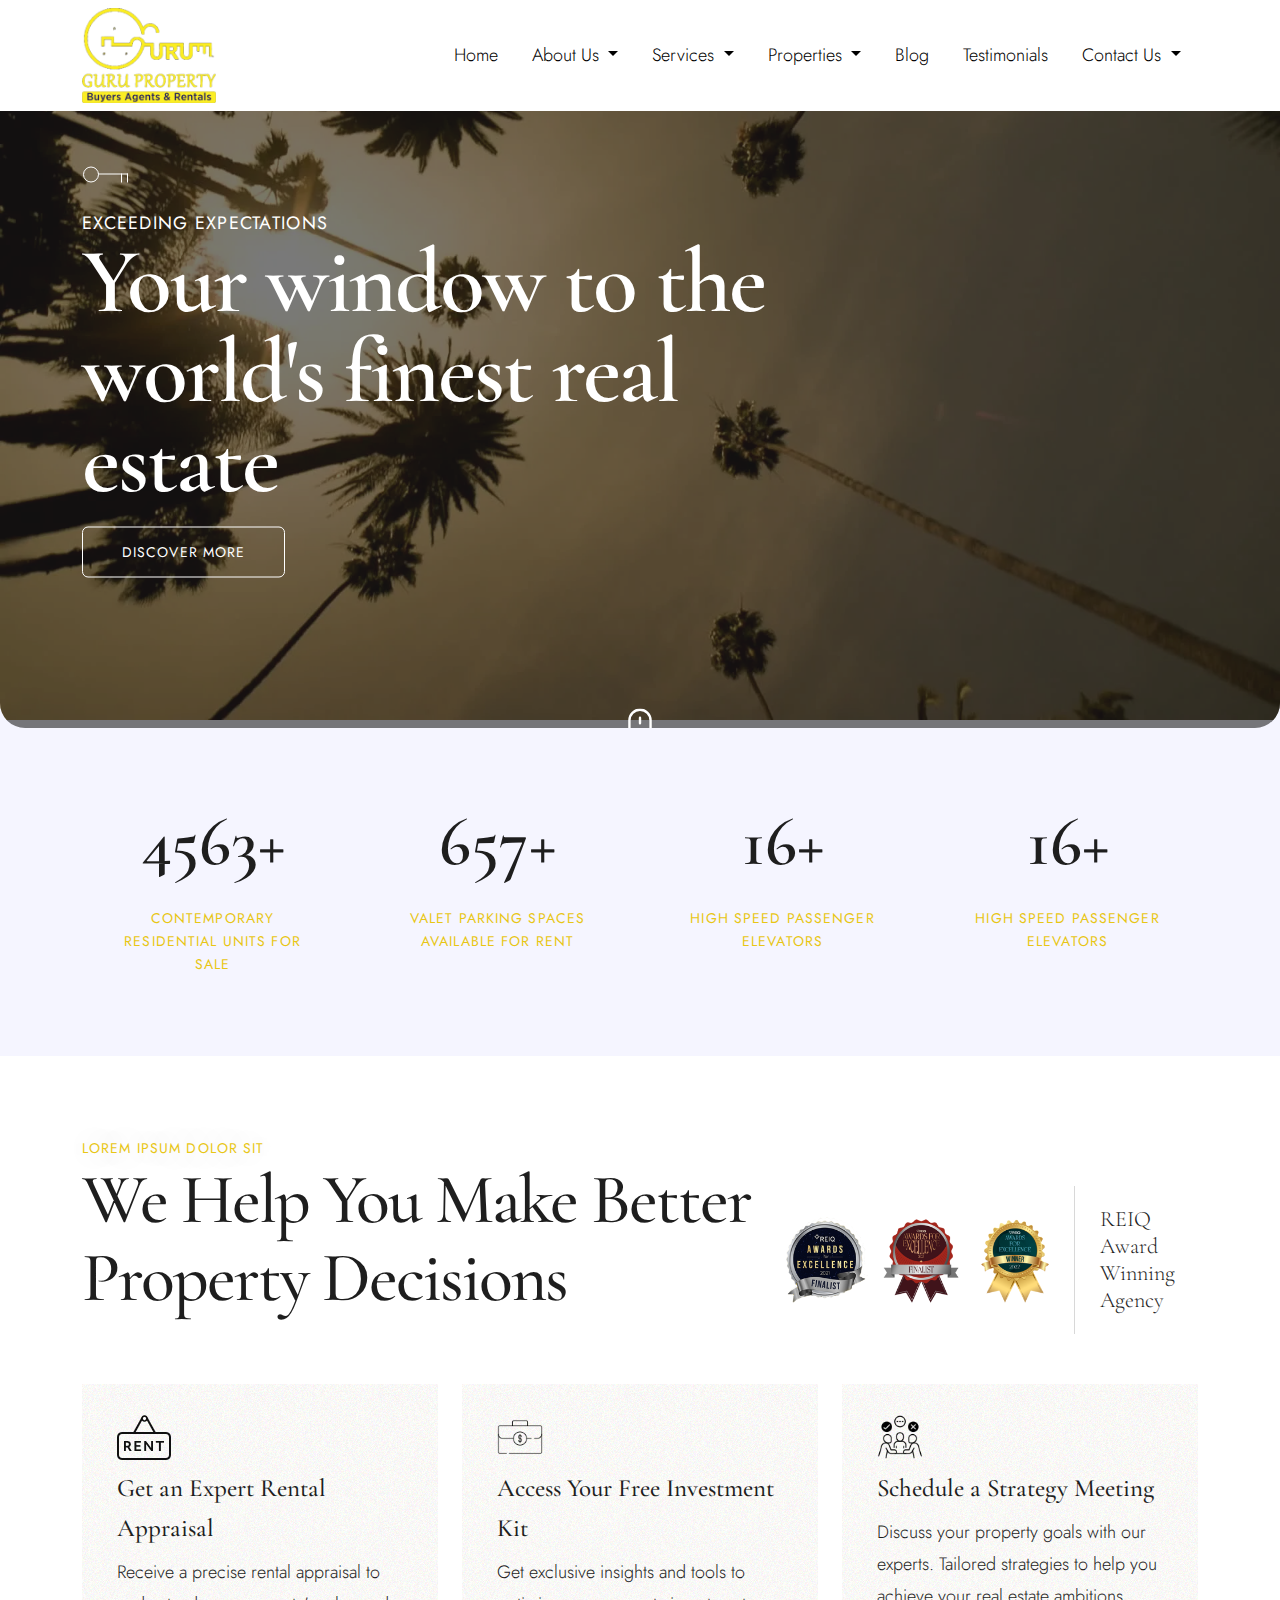
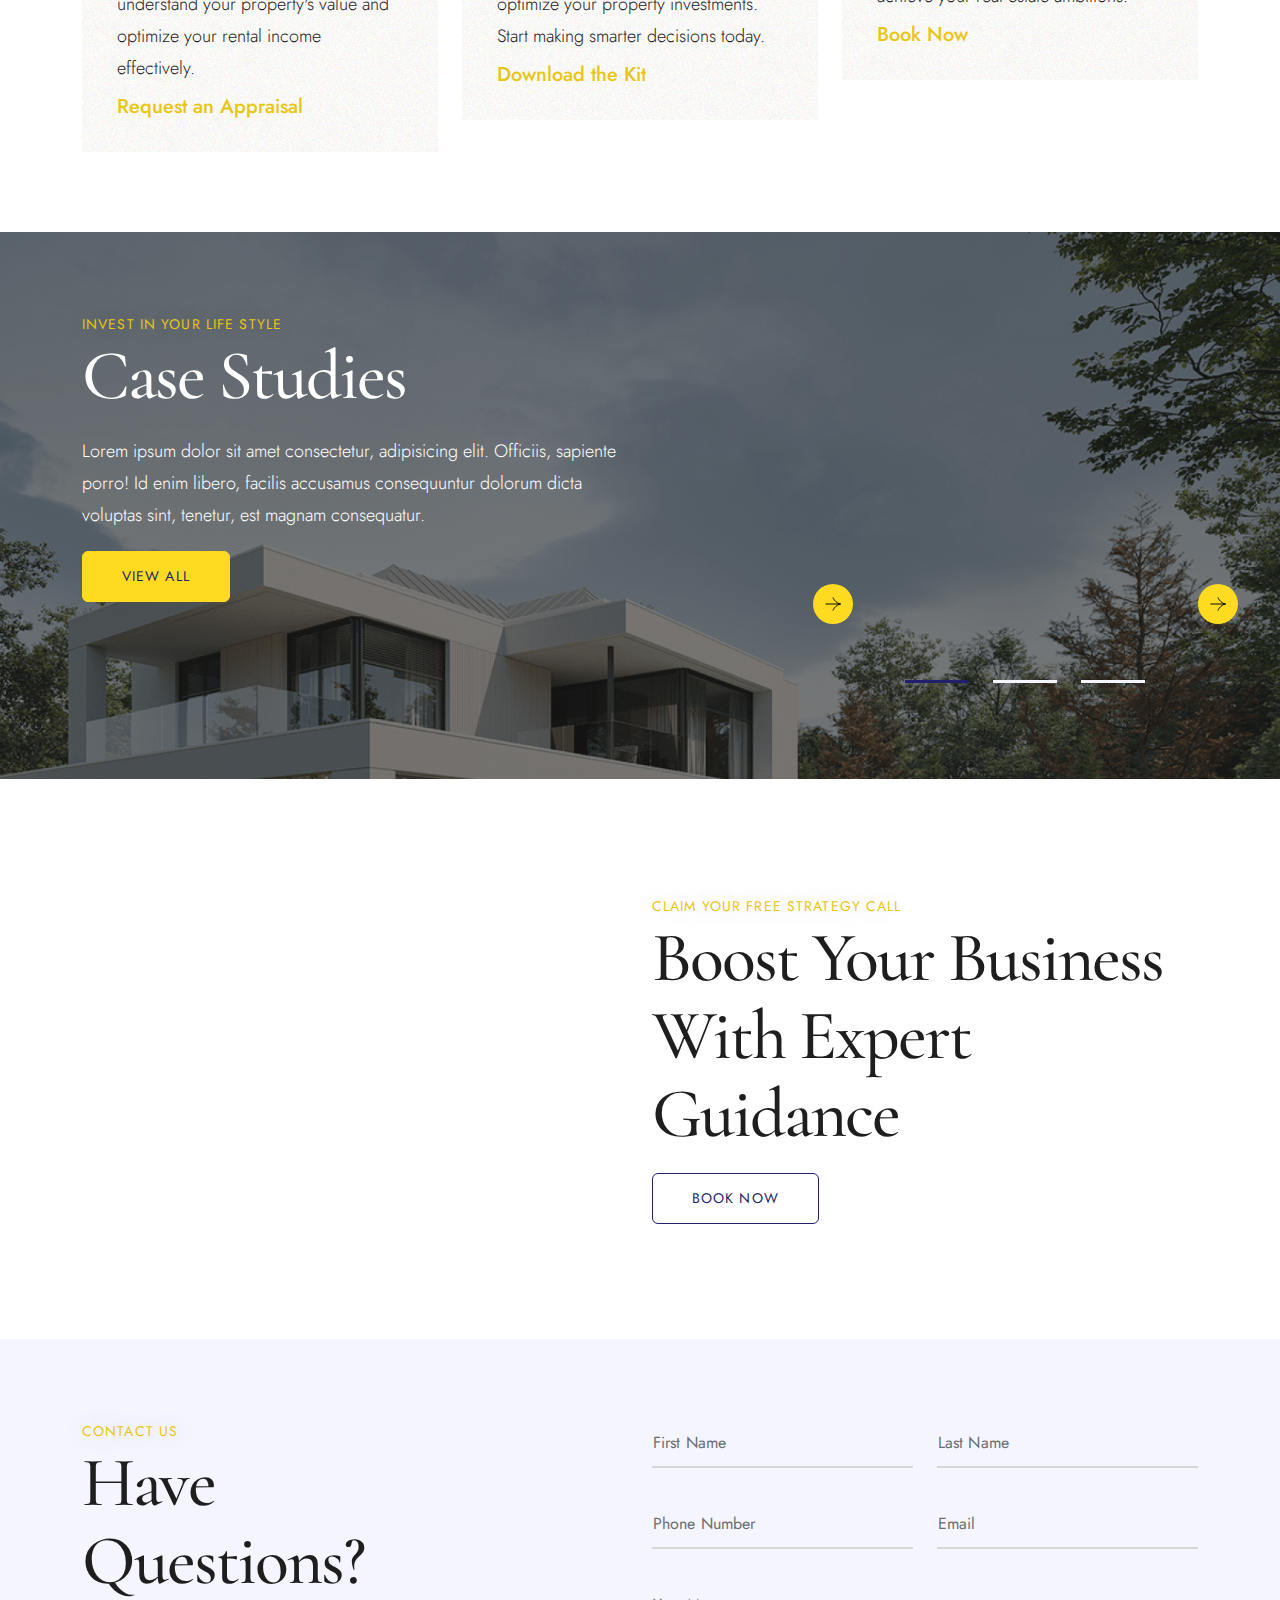
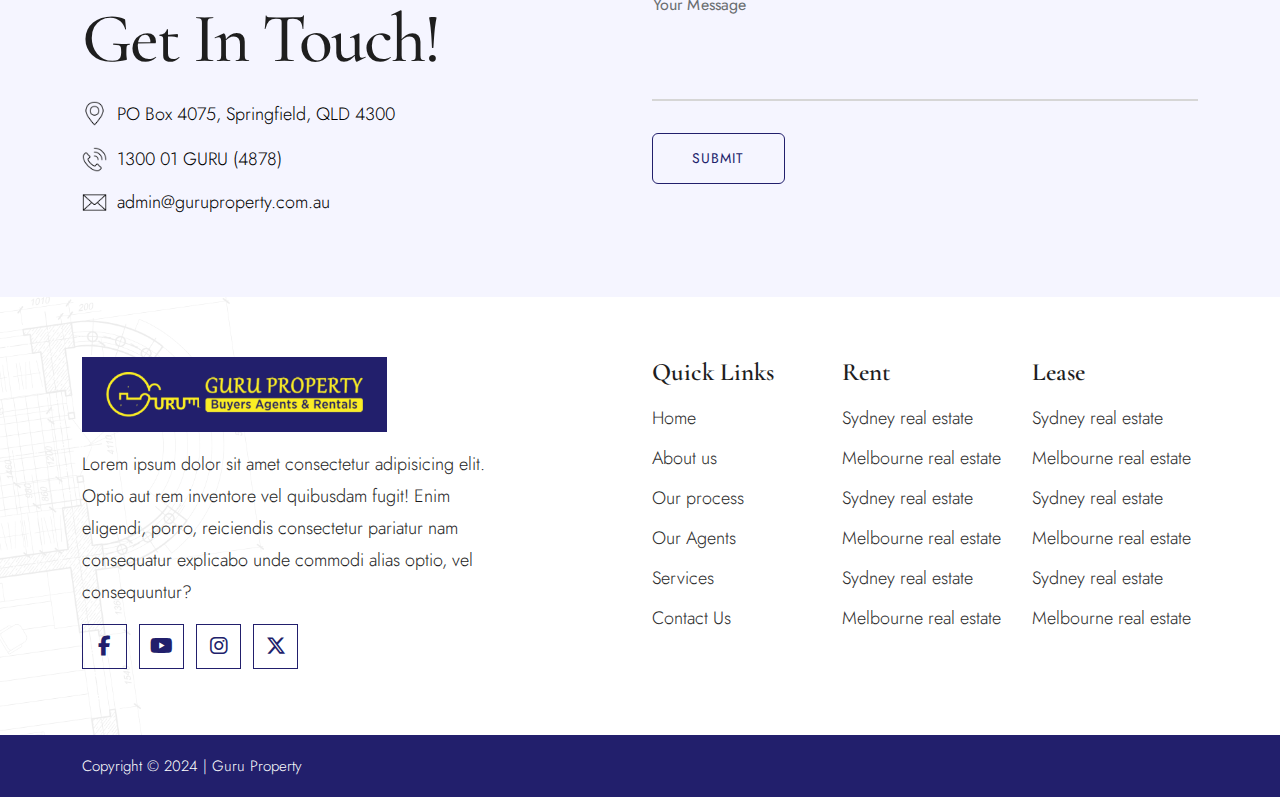
==== commit ae328ffc: "feedback changes" ====
--- a/index.html
+++ b/index.html
@@ -17,10 +17,7 @@
 </head>
 
 <body>
-
-
-  <!-- Modal -->
-
+  
   <header class="asb19__header">
     <div class="asb19__header--wrap">
       <div class="container">
@@ -109,7 +106,6 @@
       </div>
     </div>
   </header>
-
   <section class="asb19__hero asb19__bg--colored">
     <div class="asb19__hero--video overlay">
       <video class="" poster="./assets/images/hero-thumb.webp" style="height:100%;" loop="" muted="" autoplay=""
@@ -156,15 +152,92 @@
       </div>
     </div>
   </section>
-
+  <section class="asb19__counter asb19__py">
+    <div class="container">
+      <div class="row">
+        <div class="col-lg-12">
+          <div class="asb19__counter--wrap">
+            <div class="row">
+              <div class="col-lg-3">
+                <div class="asb19__counter--single">
+                  <div class="asb19__counter--icon">
+                    <img src="./assets/images/parking.png" alt="...">
+                  </div>
+                  <div class="asb19__counter--content">
+                    <div class="asb19__counter--num">
+                      <span>4563</span>+
+                    </div>
+                    <div class="asb19__counter--title">
+                      <h6>contemporary residential units for sale</h6>
+                    </div>
+                  </div>
+                </div>
+              </div>
+              <div class="col-lg-3">
+                <div class="asb19__counter--single">
+                  <div class="asb19__counter--icon">
+                    <img src="./assets/images/parking.png" alt="...">
+                  </div>
+                  <div class="asb19__counter--content">
+                    <div class="asb19__counter--num">
+                      <span>657</span>+
+                    </div>
+                    <div class="asb19__counter--title">
+                      <h6>valet parking spaces available for rent</h6>
+                    </div>
+                  </div>
+                </div>
+              </div>
+              <div class="col-lg-3">
+                <div class="asb19__counter--single">
+                  <div class="asb19__counter--icon">
+                    <img src="./assets/images/parking.png" alt="...">
+                  </div>
+                  <div class="asb19__counter--content">
+                    <div class="asb19__counter--num">
+                      <span>16</span>+
+                    </div>
+                    <div class="asb19__counter--title">
+                      <h6>high speed passenger elevators</h6>
+                    </div>
+                  </div>
+                </div>
+              </div>
+              <div class="col-lg-3">
+                <div class="asb19__counter--single">
+                  <div class="asb19__counter--icon">
+                    <img src="./assets/images/parking.png" alt="...">
+                  </div>
+                  <div class="asb19__counter--content">
+                    <div class="asb19__counter--num">
+                      <span>16</span>+
+                    </div>
+                    <div class="asb19__counter--title">
+                      <h6>high speed passenger elevators</h6>
+                    </div>
+                  </div>
+                </div>
+              </div>
+            </div>
+          </div>
+        </div>
+      </div>
+    </div>
+  </section>
   <section class="asb19__quick-nav asb19__py" id="quickNav">
     <div class="container">
       <div class="row">
-        <div class="col-lg-8">
-          <div class="asb19__main--widget">
-            <div class="asb19__heading">
+        <div class="col-lg-12">
+          <div class="asb19__main--widget d-flex ">
+            <div class="asb19__heading mb-0">
               <h6>Lorem ipsum dolor sit</h6>
               <h3>We help you make better property decisions</h3>
+            </div>
+            <div class="asb19__about--awards">
+              <div class="asb19__img">
+                <img src="./assets/images/REIQ-awards.png" alt="...">
+              </div>
+              <h6>REIQ award winning agency</h6>
             </div>
           </div>
         </div>
@@ -234,325 +307,6 @@
       </div>
     </div>
   </section>
-
-  <section class="asb19__about asb19__py">
-    <div class="container">
-      <div class="row">
-        <div class="col-lg-6">
-          <div class="asb19__main--widget">
-            <div class="asb19__heading">
-              <h6>Your Trusted Property Partner</h6>
-              <h3>Crafting Your Property Investment Journey</h3>
-            </div>
-            <div class="asb19__content">
-              <p>Aanand Iyer, Lead Buyers Agent at Guru Property, has been helping investors find prime properties in Brisbane, Gold Coast, and Sunshine Coast since 2016. Guru Property specializes in long-term client relationships, offering expert advice on property acquisitions and portfolio growth. Accredited by REIQ, the agency is known for reliability and outstanding results. Lakshmy Iyer heads Property Management, transforming it into one of the region's top rental agencies with award-winning service. Together, they ensure every client achieves their property investment goals.</p>
-            </div>
-            <div class="asb19__btn--wrap">
-              <a href="javascript:void(0)" class="asb19__btn">
-                Discover More
-              </a>
-            </div>
-            <div class="asb19__about--awards">
-              <div class="asb19__img">
-                <img src="./assets/images/REIQ-awards.png" alt="...">
-              </div>
-              <h6>REIQ award winning agency</h6>
-            </div>
-          </div>
-        </div>
-        <div class="col-lg-6">
-          <div class="asb19__image--widget">
-            <div class="asb19__about--img asb19__about--img1">
-              <img src="./assets/images/about-img-left-640x742.webp" alt="...">
-            </div>
-            <div class="asb19__about--img asb19__about--img2" >
-              <img src="./assets/images/about-img-right-826x1100.webp" alt="...">
-            </div>
-          </div>
-        </div>
-      </div>
-    </div>
-  </section>
-
-  <section class="asb19__counter asb19__py asb19__bg--colored asb19__bg--blue pb-0">
-    <div class="asb19__bgImg overlay">
-      <img src="./assets/images/counter-bg.jpg" alt="...">
-    </div>
-    <div class="asb19__counter--wrap">
-      <div class="container">
-        <div class="row align-items-end">
-          <div class="col-lg-4">
-            <div class="asb19__main--widget">
-              <div class="asb19__heading w-75">
-                <!-- <h6></h6> -->
-                <h3>Light. Space. Flexibility.</h3>
-              </div>
-              <div class="asb19__btn--wrap">
-                <a href="javascript:void(0)" class="asb19__btn asb19__btn--fill">
-                  View all
-                </a>
-              </div>
-            </div>
-          </div>
-          <div class="col-lg-8">
-            <div class="asb19__counter--wrap">
-              <div class="row">
-                <div class="col-lg-4">
-                  <div class="asb19__counter--single">
-                    <!-- <div class="asb19__counter--icon">
-                      <img src="./assets/images/parking.png" alt="...">
-                    </div> -->
-                    <div class="asb19__counter--content">
-                      <div class="asb19__counter--num">
-                        <span>4563</span>+
-                      </div>
-                      <div class="asb19__counter--title">
-                        <h6>contemporary residential units for sale</h6>
-                      </div>
-                    </div>
-                  </div>
-                </div>
-                <div class="col-lg-4">
-                  <div class="asb19__counter--single">
-                    <!-- <div class="asb19__counter--icon">
-                      <img src="./assets/images/parking.png" alt="...">
-                    </div> -->
-                    <div class="asb19__counter--content">
-                      <div class="asb19__counter--num">
-                        <span>657</span>+
-                      </div>
-                      <div class="asb19__counter--title">
-                        <h6>valet parking spaces available for rent</h6>
-                      </div>
-                    </div>
-                  </div>
-                </div>
-                <div class="col-lg-4">
-                  <div class="asb19__counter--single">
-                    <!-- <div class="asb19__counter--icon">
-                      <img src="./assets/images/parking.png" alt="...">
-                    </div> -->
-                    <div class="asb19__counter--content">
-                      <div class="asb19__counter--num">
-                        <span>16</span>+
-                      </div>
-                      <div class="asb19__counter--title">
-                        <h6>high speed passenger elevators</h6>
-                      </div>
-                    </div>
-                  </div>
-                </div>
-              </div>
-            </div>
-          </div>
-        </div>
-      </div>
-    </div>
-  </section>
-
-  <section class="asb19__agents asb19__py">
-    <div class="container">
-      <div class="row">
-        <div class="col-lg-12">
-          <div class="asb19__main--widget d-flex justify-content-between align-items-center">
-            <div class="asb19__heading mb-0">
-              <h6>Affordable Solutions Await</h6>
-              <h3>Agents you can trust</h3>
-            </div>
-            <div class="asb19__btn--wrap">
-              <a href="javascript:void(0)" class="asb19__btn">
-                View All
-              </a>
-            </div>
-          </div>
-        </div>
-        <div class="col-lg-12">
-          <div class="asb19__agents--wrap">
-            <div class="swiper asb19__agents--swiper">
-              <div class="swiper-wrapper">
-                <div class="swiper-slide">
-                  <div class="asb19__agents--single">
-                    <div class="asb19__agents--img">
-                      <div class="asb19__bgMask" style="mask-image: url('https://raw.githubusercontent.com/agatha-sb/guruproperty/main/assets/images/agents-shape.png');">
-                        <img src="./assets/images/agent-img-1.jpg" alt="team_1_1">
-                      </div>
-                    </div>
-                    <div class="team-card-content">
-                      <div class="media">
-                        <div class="media-left">
-                          <a class="box-title title" href="#">
-                            <h3 >
-                              Lakshmy
-                            </h3>
-                          </a>
-                          <span class="team-desig desig">Principal</span>
-                        </div>
-                        <div class="media-body">
-                          <a class="icon-btn" href="tel:09876543210">
-                            <img decoding="async" src="https://wordpress.themeholy.com/realar/wp-content/uploads/2024/05/phone-1.svg" alt="img">
-                          </a>
-                        </div>
-                      </div>
-                      <ul class="th-social">
-                        <li>
-                          <a href="https://facebook.com"><i class="fab fa-facebook-f"></i></a>
-                        </li>
-                        <li>
-                          <a href="https://twitter.com"><i class="fab fa-twitter"></i></a>
-                        </li>
-                        <li>
-                          <a href="https://linkedin.com"><i class="fab fa-linkedin-in"></i></a>
-                        </li>
-                      </div>
-                    </ul>
-                  </div>
-                </div>
-                <div class="swiper-slide">
-                  <div class="asb19__agents--single">
-                    <div class="asb19__agents--img">
-                      <div class="asb19__bgMask" style="mask-image: url('https://raw.githubusercontent.com/agatha-sb/guruproperty/main/assets/images/agents-shape.png');">
-                        <img src="./assets/images/agent-img-2.jpg" alt="team_1_1">
-                      </div>
-                    </div>
-                    <div class="team-card-content">
-                      <div class="media">
-                        <div class="media-left">
-                          <a class="box-title title" href="#">
-                            <h3 >
-                              Aanand
-                            </h3>
-                          </a>
-                          <span class="team-desig desig">Property Analyst</span>
-                        </div>
-                        <div class="media-body">
-                          <a class="icon-btn" href="tel:09876543210">
-                            <img decoding="async" src="https://wordpress.themeholy.com/realar/wp-content/uploads/2024/05/phone-1.svg" alt="img">
-                          </a>
-                        </div>
-                      </div>
-                      <ul class="th-social">
-                        <li>
-                          <a href="https://facebook.com"><i class="fab fa-facebook-f"></i></a>
-                        </li>
-                        <li>
-                          <a href="https://twitter.com"><i class="fab fa-twitter"></i></a>
-                        </li>
-                        <li>
-                          <a href="https://linkedin.com"><i class="fab fa-linkedin-in"></i></a>
-                        </li>
-                      </div>
-                    </ul>
-                  </div>
-                </div>
-                <div class="swiper-slide">
-                  <div class="asb19__agents--single">
-                    <div class="asb19__agents--img">
-                      <div class="asb19__bgMask" style="mask-image: url('https://raw.githubusercontent.com/agatha-sb/guruproperty/main/assets/images/agents-shape.png');">
-                        <img src="./assets/images/agent-img-3.jpg">
-                      </div>
-                    </div>
-                    <div class="team-card-content">
-                      <div class="media">
-                        <div class="media-left">
-                          <a class="box-title title" href="#">
-                            <h3 >
-                              Paras
-                            </h3>
-                          </a>
-                          <span class="team-desig desig">Buyers Analyst</span>
-                        </div>
-                        <div class="media-body">
-                          <a class="icon-btn" href="tel:09876543210">
-                            <img decoding="async" src="https://wordpress.themeholy.com/realar/wp-content/uploads/2024/05/phone-1.svg" alt="img">
-                          </a>
-                        </div>
-                      </div>
-                      <ul class="th-social">
-                        <li>
-                          <a href="https://facebook.com"><i class="fab fa-facebook-f"></i></a>
-                        </li>
-                        <li>
-                          <a href="https://twitter.com"><i class="fab fa-twitter"></i></a>
-                        </li>
-                        <li>
-                          <a href="https://linkedin.com"><i class="fab fa-linkedin-in"></i></a>
-                        </li>
-                      </div>
-                    </ul>
-                  </div>
-                </div>
-                <div class="swiper-slide">
-                  <div class="asb19__agents--single">
-                    <div class="asb19__agents--img">
-                      <div class="asb19__bgMask" style="mask-image: url('https://raw.githubusercontent.com/agatha-sb/guruproperty/main/assets/images/agents-shape.png');">
-                        <img src="./assets/images/agent-img-4.jpg" alt="team_1_1">
-                      </div>
-                    </div>
-                    <div class="team-card-content">
-                      <div class="media">
-                        <div class="media-left">
-                          <a class="box-title title" href="#">
-                            <h3 >
-                              Brianna
-                            </h3>
-                          </a>
-                          <span class="team-desig desig">Property Manager</span>
-                        </div>
-                        <div class="media-body">
-                          <a class="icon-btn" href="tel:09876543210">
-                            <img decoding="async" src="https://wordpress.themeholy.com/realar/wp-content/uploads/2024/05/phone-1.svg" alt="img">
-                          </a>
-                        </div>
-                      </div>
-                      <ul class="th-social">
-                        <li>
-                          <a href="https://facebook.com"><i class="fab fa-facebook-f"></i></a>
-                        </li>
-                        <li>
-                          <a href="https://twitter.com"><i class="fab fa-twitter"></i></a>
-                        </li>
-                        <li>
-                          <a href="https://linkedin.com"><i class="fab fa-linkedin-in"></i></a>
-                        </li>
-                      </div>
-                    </ul>
-                  </div>
-                </div>
-              </div>
-              <div class="swiper-pagination"></div>
-              <div class="swiper-button-prev-agentsSW"><img src="./assets/images/arrow-left.svg" alt="previous-icon"></div>
-              <div class="swiper-button-next-agentsSW"><img src="./assets/images/arrow-right.svg" alt="next-icon"></div>
-          </div>
-          </div>
-        </div>
-      </div>
-    </div>
-  </section>
-  <section class="asb19__agentCta asb19__py">
-    <div class="container">
-      <div class="row align-items-center">
-        <div class="col-lg-6">
-          <div class="asb19__agentCta--img asb19__bgMask img-shine" style="mask-image: url('https://raw.githubusercontent.com/agatha-sb/guruproperty/main/assets/images/propert-mask.png');">
-            <img src="./assets/images/cta_1_1.png" alt="...">
-          </div>
-        </div>
-        <div class="col-lg-6">
-          <div class="asb19__main--widget">
-            <div class="asb19__heading">
-              <h6>Consulting</h6>
-              <h3>Find real estate agents in your area</h3>
-            </div>
-            <div class="asb19__btn--wrap">
-              <a href="javascript:void(0)" class="asb19__btn">
-                Discover More
-              </a>
-            </div>
-          </div>
-        </div>
-        
-      </div>
-    </div>
-  </section>
   <section class="asb19__property  asb19__bg--colored asb19__py">
     <div class="asb19__bgImg overlay">
       <img src="./assets/images/agentCta-bg.png" alt="...">
@@ -564,7 +318,7 @@
             <div class="asb19__main--widget">
               <div class="asb19__heading">
                 <h6>Invest in Your Life Style</h6>
-                <h3>Featured Properties</h3>
+                <h3>Case Studies</h3>
               </div>
               <div class="asb19__content text-white">
                 <p>Lorem ipsum dolor sit amet consectetur, adipisicing elit. Officiis, sapiente porro! Id enim libero, facilis accusamus consequuntur dolorum dicta voluptas sint, tenetur, est magnam consequatur.</p>
@@ -757,8 +511,7 @@
       </div>
     </div>
   </section>
-
-  <section class="asb19__blog asb19__py">
+  <!-- <section class="asb19__blog asb19__py">
     <div class="container">
       <div class="row">
         <div class="col-lg-12">
@@ -845,9 +598,8 @@
         </div>
       </div>
     </div>
-  </section>
-
-  <section class="asb19__cta asb19__bg--colored overlay asb19__py" style="background-image: url('./assets/images/cta-bg.png');">
+  </section> -->
+  <!-- <section class="asb19__cta asb19__bg--colored overlay asb19__py" style="background-image: url('./assets/images/cta-bg.png');">
     <div class="container">
       <div class="row align-items-center">
         <div class="col-lg-12">
@@ -865,12 +617,35 @@
         </div>
       </div>
     </div>
+  </section> -->
+  <section class="asb19__agentCta asb19__py">
+    <div class="container">
+      <div class="row align-items-center">
+        <div class="col-lg-6">
+          <div class="asb19__agentCta--img asb19__bgMask img-shine" style="mask-image: url('https://raw.githubusercontent.com/agatha-sb/guruproperty/main/assets/images/propert-mask.png');">
+            <img src="./assets/images/cta_1_1.png" alt="...">
+          </div>
+        </div>
+        <div class="col-lg-6">
+          <div class="asb19__main--widget">
+            <div class="asb19__heading">
+              <h6>Claim Your Free Strategy Call</h6>
+              <h3>Boost Your Business with Expert Guidance</h3>
+            </div>
+            <div class="asb19__btn--wrap">
+              <a href="javascript:void(0)" class="asb19__btn">
+                Book Now
+              </a>
+            </div>
+          </div>
+        </div>
+      </div>
+    </div>
   </section>
-
   <section class="asb19__git asb19__py asb19__bg--accent-light">
     <div class="container">
       <div class="row">
-        <div class="col-lg-12">
+        <!-- <div class="col-lg-12">
           <div class="asb19__client">
             <ul>
               <li>
@@ -893,7 +668,7 @@
               </li>
             </ul>
           </div>
-        </div>
+        </div> -->
         <div class="col-lg-12">
           <div class="asb19__git--wrap">
             <div class="row">
@@ -977,7 +752,6 @@
       </div>
     </div>
   </section>
-
   <footer class="asb19__footer">
     <!-- <div class="asb19__footer--top">
       <div class="container">
--- a/assets/css/custom.css
+++ b/assets/css/custom.css
@@ -18,7 +18,7 @@
   --clr-yellow: #fedb21;
   
   --clr-yellow-shade: #e8c615;
-  --clr-accent-tint: #e7e6ff;
+  --clr-accent-tint: #f5f5ff;
   --clr-white: #ffffff;
   --clr-white-600: #fcfcfc;
   --clr-black: #000000;
@@ -92,7 +92,6 @@
   max-width: 100%;
   display: block;
 }
-
 /* Utility Classes */
 .overlay::before {
   position: absolute;
@@ -124,16 +123,18 @@
 }
 .asb19__bgMask {
   mask-mode: alpha;
--webkit-mask-size: 100% 100%;
+  -webkit-mask-size: 100% 100%;
   mask-size: 100% 100%;
   -webkit-mask-repeat: no-repeat;
   mask-repeat: no-repeat;
 }
+.asb19__bgMask img {
+  width: 100%;
+}
 section[class^="asb19__"] {
   position: relative;
   z-index: 3;
 }
-
 /* Theme Classes */
 .bg-dark-gradient {
   background-image: linear-gradient(-90deg, rgba(0, 0, 0, 0) 0%, rgba(0, 0, 0, 0.29) 100%);
@@ -152,7 +153,8 @@
   background-color: var(--clr-accent-tint);
 }
 .asb19__bg--colored {
-  --bs-heading-color: #fff;
+  --bs-heading-color: var(--clr-white);
+  background-color: var(--clr-accent-tint);
 }
 
 /* Custom Properties */
@@ -228,9 +230,6 @@
   font-weight: 500;
   color: var(--clr-yellow-shade);
 }
-/* .asb19__btn--link::before {
-  display: none;
-} */
 .asb19__btn--link:hover {
   background-color: transparent;
 }
@@ -254,21 +253,9 @@
 .asb19__heading {
   position: relative;
 }
-/* .asb19__heading::before {
-  position: absolute;
-  content: '';
-  background-image: url('../images/titlelines.png');
-  left: 0;
-  top: 7px;
-  width: 10px;
-  height: 37px;
-  background-size: contain;
-  background-repeat: no-repeat;
-} */
 .asb19__heading h3 {
   font-size: 70px;
   font-weight: 500;
-  /* color: #1e1e1e; */
   line-height: 78px;
   letter-spacing: -2px;
   text-transform: capitalize;
@@ -289,26 +276,13 @@
   color: var(--clr-yellow-shade);
   text-shadow: 0px 0px 30px rgba(119, 119, 119, 0.31);
 }
-/* .asb19__heading:has(h4) {
-  padding: 0;
-  margin-bottom: 0;
-}
-.asb19__heading:has(h4)::before {
-  display: none;
-}
-.asb19__heading h4 {
-  font-size: 30px;
-  font-weight: 800;
-  text-transform: uppercase;
-  color: var(--clr-accent);
-  margin-bottom: 12px;
-} */
-/* .asb19__desc p {
-  font-weight: 300;
-  line-height: 26px;
-} */
 .asb19__desc > :not(:last-child) {
   margin-bottom: 16px;
+}
+
+/* Swiper Resets */
+[class^="swiper-button-"] {
+  visibility: hidden;
 }
 [class^="swiper-button-"]::after {
   content: '';
@@ -327,6 +301,44 @@
 .swiper-horizontal > .swiper-scrollbar, .swiper-scrollbar.swiper-scrollbar-horizontal {
   bottom: 0px;
 }
+
+/* Animations */
+.img-shine {
+  position: relative;
+  display: block;
+  z-index: 1;
+  overflow: hidden;
+}
+.img-shine:hover::after {
+  -webkit-animation: imgShine 1s;
+  animation: imgShine 1s;
+}
+.img-shine::after {
+  position: absolute;
+  top: 0;
+  left: -75%;
+  z-index: 2;
+  display: block;
+  content: '';
+  width: 50%;
+  height: 100%;
+  background: -webkit-linear-gradient(left, rgba(255, 255, 255, 0) 0%, rgba(255, 255, 255, 0.3) 100%);
+  background: linear-gradient(to right, rgba(255, 255, 255, 0) 0%, rgba(255, 255, 255, 0.3) 100%);
+  -webkit-transform: skewX(-20deg);
+  -ms-transform: skewX(-20deg);
+  transform: skewX(-20deg);
+}
+@-webkit-keyframes imgShine {
+  100% {
+    left: 125%;
+  }
+}
+@keyframes imgShine {
+  100% {
+    left: 125%;
+  }
+}
+
 /** =+=+=+=+=+=+=+=+=+=+=+=+=+=+=+=+=+=+=+=+=+ HOMEPAGE START =+=+=+=+=+=+=+=+=+=+=+=+=+=+=+=+=+=+=+=+=+ */
 /** ----------------------------
 *      Section: Header Start
@@ -370,6 +382,8 @@
 .asb19__hero--video {
   position: relative;
   z-index: 2;
+  border-radius: 0 0 25px 25px;
+  overflow: hidden;
 }
 .asb19__hero--video video {
   width: 100%;
@@ -468,7 +482,7 @@
   object-position: left;
 }
 .asb19__about {
-  background-color: #f5f5ff;
+  background-color: var(--clr-accent-tint);
 }
 /** ----------------------------
 *      Section: About End
@@ -507,37 +521,74 @@
 *      Section: Counter Start
 **  --------------------------*/
 
-.asb19__counter--icon img {
+
+.asb19__counter--num {
+  font-size: 69px;
+  font-family: var(--ff-primary);
+  font-weight: 600;
+  line-height: 69px;
+}
+.asb19__counter--title h6 {
+  font-size: 14px;
+  font-family: var(--ff-body);
+  text-transform: uppercase;
+  font-weight: 400;
+  letter-spacing: 1.12px;
+  color: var(--clr-yellow-shade);
+  line-height: 23px;
+}
+.asb19__counter--content {
+  text-align: center;
+}
+.asb19__counter--title {
+  margin-top: 30px;
+}
+.asb19__counter--icon {
+  display: none;
+}
+.asb19__counter {
+  background-color: var(--clr-accent-tint);
+}
+.asb19__counter--single {
+  padding: 0 25px;
+}
+.asb19__hero {
+  /*! border-radius: 0 0 50px 50px; */
+  /*! overflow: hidden; */
+  background-color: var(--clr-accent-tint);
+}
+
+.asb19__inner-counter--icon img {
   filter: brightness(0) saturate(100%) invert(100%) sepia(2%) saturate(0%) hue-rotate(236deg) brightness(104%) contrast(100%);
   height: 80px;
   object-fit: contain;
 }
-.asb19__counter--single {
+.asb19__inner-counter--single {
   display: flex;
   align-items: center;
   padding: 0 12px 20px 50px;
   border-left: 1px solid rgba(255, 255, 255, 0.6);
 }
-.asb19__counter--num {
+.asb19__inner-counter--num {
   color: var(--clr-white);
   font-size: 60px;
   font-weight: 600;
   line-height: 50px;
   margin-bottom: 120px;
 }
-.asb19__counter--num span {
+.asb19__inner-counter--num span {
   display: inline-flex;
   line-height: 50px;
 }
-.asb19__counter--wrap .asb19__main--widget {
+.asb19__inner-counter--wrap .asb19__main--widget {
   padding-bottom: 180px;
 }
-/* .asb19__counter--content {
+/* .asb19__inner-counter--content {
   margin-left: 15px;
   flex: 0 0 auto;
   width: 60%;
 } */
-.asb19__counter--title h6 {
+.asb19__inner-counter--title h6 {
   font-size: 22px;
   font-weight: 600;
   text-transform: capitalize;
@@ -551,7 +602,7 @@
 *      Section: Suburb Start
 **  --------------------------*/
 .asb19__suburb {
-  background-color: #f5f5ff;
+  background-color: var(--clr-accent-tint);
 }
 .asb19__suburb--wrap {
   margin-top: 34px;
@@ -634,7 +685,7 @@
 }
 .asb19__property--box {
   display: inline-flex;
-  background-color: #f5f5ff;
+  background-color: var(--clr-accent-tint);
   padding: 30px 12px;
   text-align: center;
   aspect-ratio: 3/4;
@@ -836,9 +887,9 @@
   object-fit: contain;
   margin-right: auto;
 }
-.asb19__agentCta {
-  background-color: #f5f5ff;
-}
+/* .asb19__agentCta {
+  background-color: var(--clr-accent-tint);
+} */
 /** ----------------------------
 *      Section: Agents End
 **  --------------------------*/
@@ -865,13 +916,15 @@
   transition: all 0.3s ease-in-out;
 }
 
-
+/** ----------------------------
+*      Section: Git Start
+**  --------------------------*/
 .asb19__git {
-  background-color: #f5f5ff;
-}
-.asb19__git--wrap {
+  background-color: var(--clr-accent-tint);
+}
+/* .asb19__git--wrap {
   padding-top: 80px;
-}
+} */
 
 .asb19__form-widget .form-control {
   padding: 13px 0px 13px 1px;
@@ -924,8 +977,13 @@
 .asb19__contact--info ul li + li {
   margin-top: 16px;
 }
-
-
+/** ----------------------------
+*      Section: Git End
+**  --------------------------*/
+
+/** ----------------------------
+*      Section: Agents Start
+**  --------------------------*/
 .asb19__agents--single {
   position: relative;
   overflow: hidden;
@@ -1043,6 +1101,12 @@
   transition: 0.4s;
   cursor: pointer;
 }
+.asb19__agents--wrap {
+  padding-top: 40px;
+}
+/** ----------------------------
+*      Section: Agents End
+**  --------------------------*/
 /** ----------------------------
 *      Section: Footer Start
 **  --------------------------*/
@@ -1050,7 +1114,6 @@
   position: relative;
   z-index: 3;
 }
-
 .asb19__footer::before {
   position: absolute;
   content: "";
@@ -1123,58 +1186,12 @@
   font-size: 15px;
   /* text-align: end; */
 }
-/** ----------------------------
-*      Section: Footer End
-**  --------------------------*/
-/** =+=+=+=+=+=+=+=+=+=+=+=+=+=+=+=+=+=+=+=+=+ HOMEPAGE END =+=+=+=+=+=+=+=+=+=+=+=+=+=+=+=+=+=+=+=+=+ */
 .asb19__footer--logo {
   background-color: var(--clr-accent);
   padding: 15px 24px;
   width: fit-content;
 }
-
-.img-shine {
-  position: relative;
-  display: block;
-  z-index: 1;
-  overflow: hidden;
-}
-.img-shine:hover::after {
-  -webkit-animation: imgShine 1s;
-  animation: imgShine 1s;
-}
-.img-shine::after {
-  position: absolute;
-  top: 0;
-  left: -75%;
-  z-index: 2;
-  display: block;
-  content: '';
-  width: 50%;
-  height: 100%;
-  background: -webkit-linear-gradient(left, rgba(255, 255, 255, 0) 0%, rgba(255, 255, 255, 0.3) 100%);
-  background: linear-gradient(to right, rgba(255, 255, 255, 0) 0%, rgba(255, 255, 255, 0.3) 100%);
-  -webkit-transform: skewX(-20deg);
-  -ms-transform: skewX(-20deg);
-  transform: skewX(-20deg);
-}
-
-@-webkit-keyframes imgShine {
-  100% {
-    left: 125%;
-  }
-}
-@keyframes imgShine {
-  100% {
-    left: 125%;
-  }
-}
-.asb19__bgMask img {
-  width: 100%;
-}
-.asb19__agents--wrap {
-  padding-top: 40px;
-}
-[class^="swiper-button-"] {
-  visibility: hidden;
-}+/** ----------------------------
+*      Section: Footer End
+**  --------------------------*/
+/** =+=+=+=+=+=+=+=+=+=+=+=+=+=+=+=+=+=+=+=+=+ HOMEPAGE END =+=+=+=+=+=+=+=+=+=+=+=+=+=+=+=+=+=+=+=+=+ */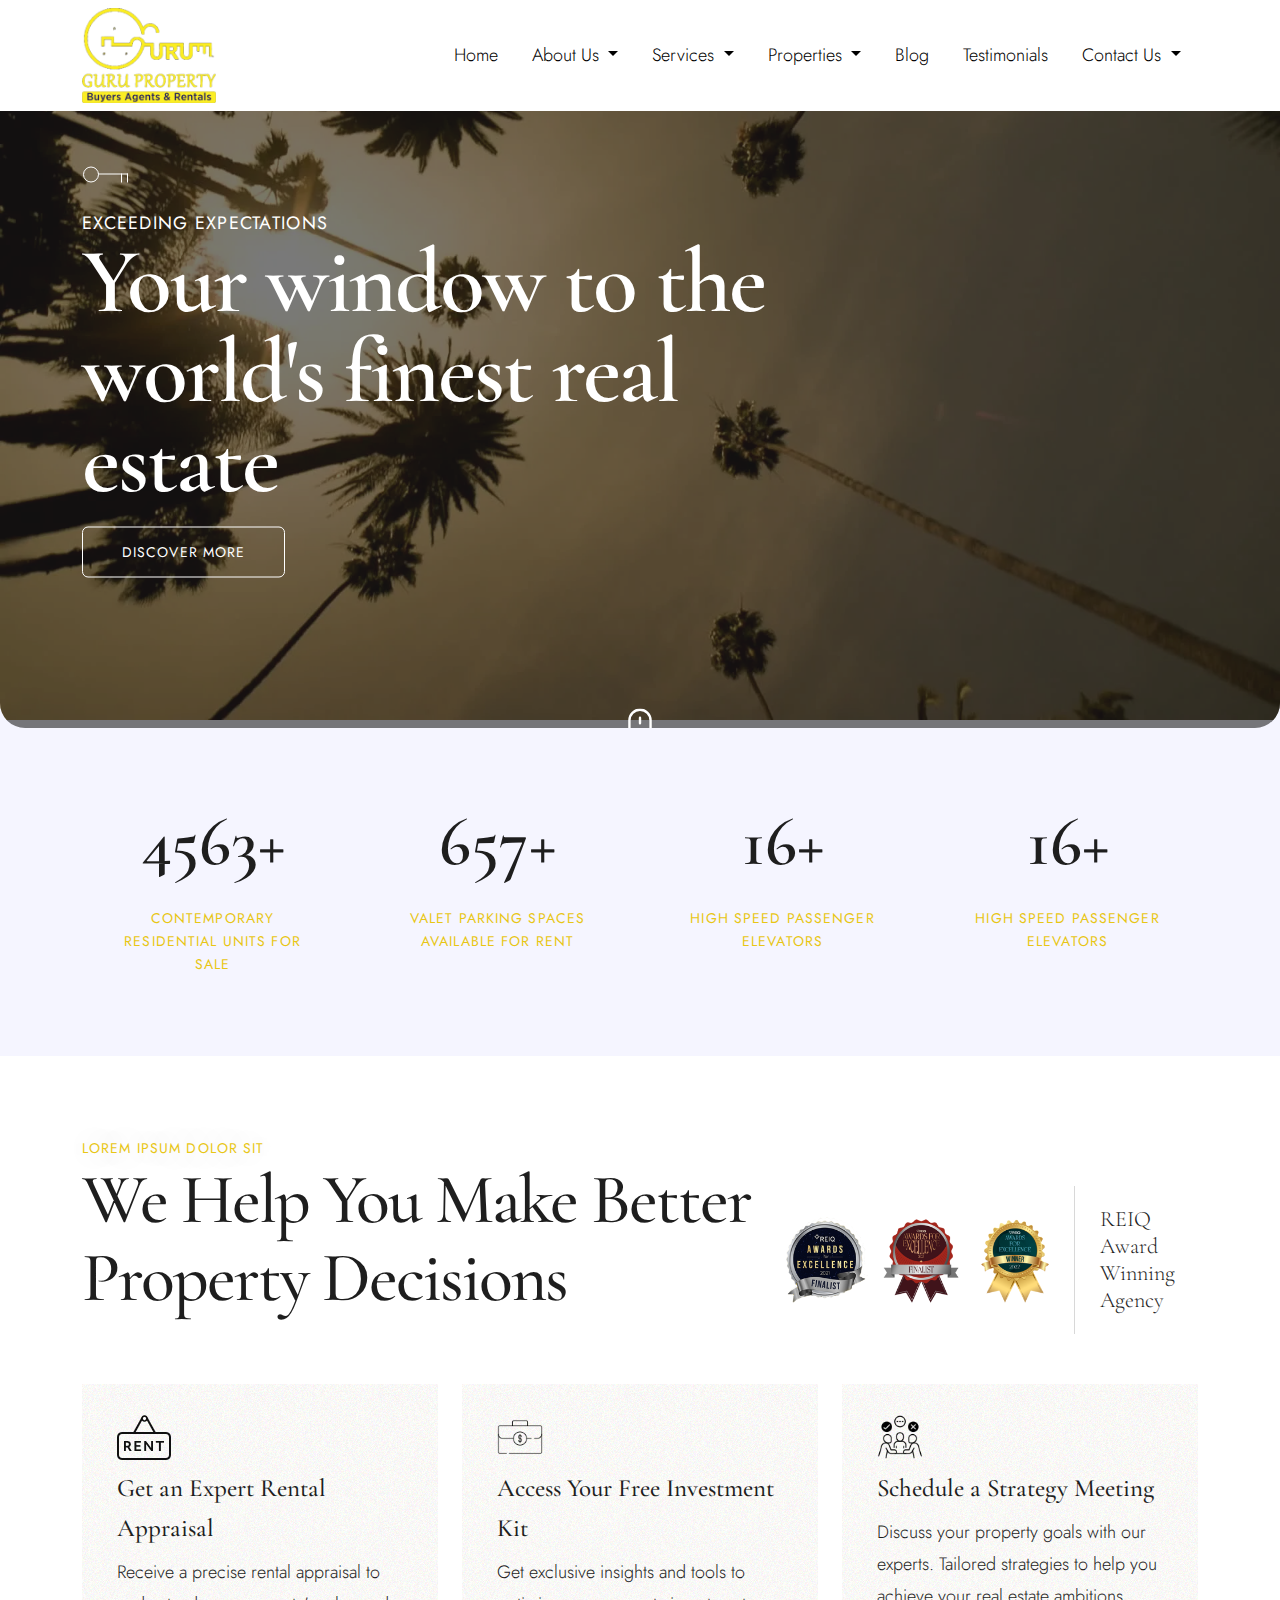
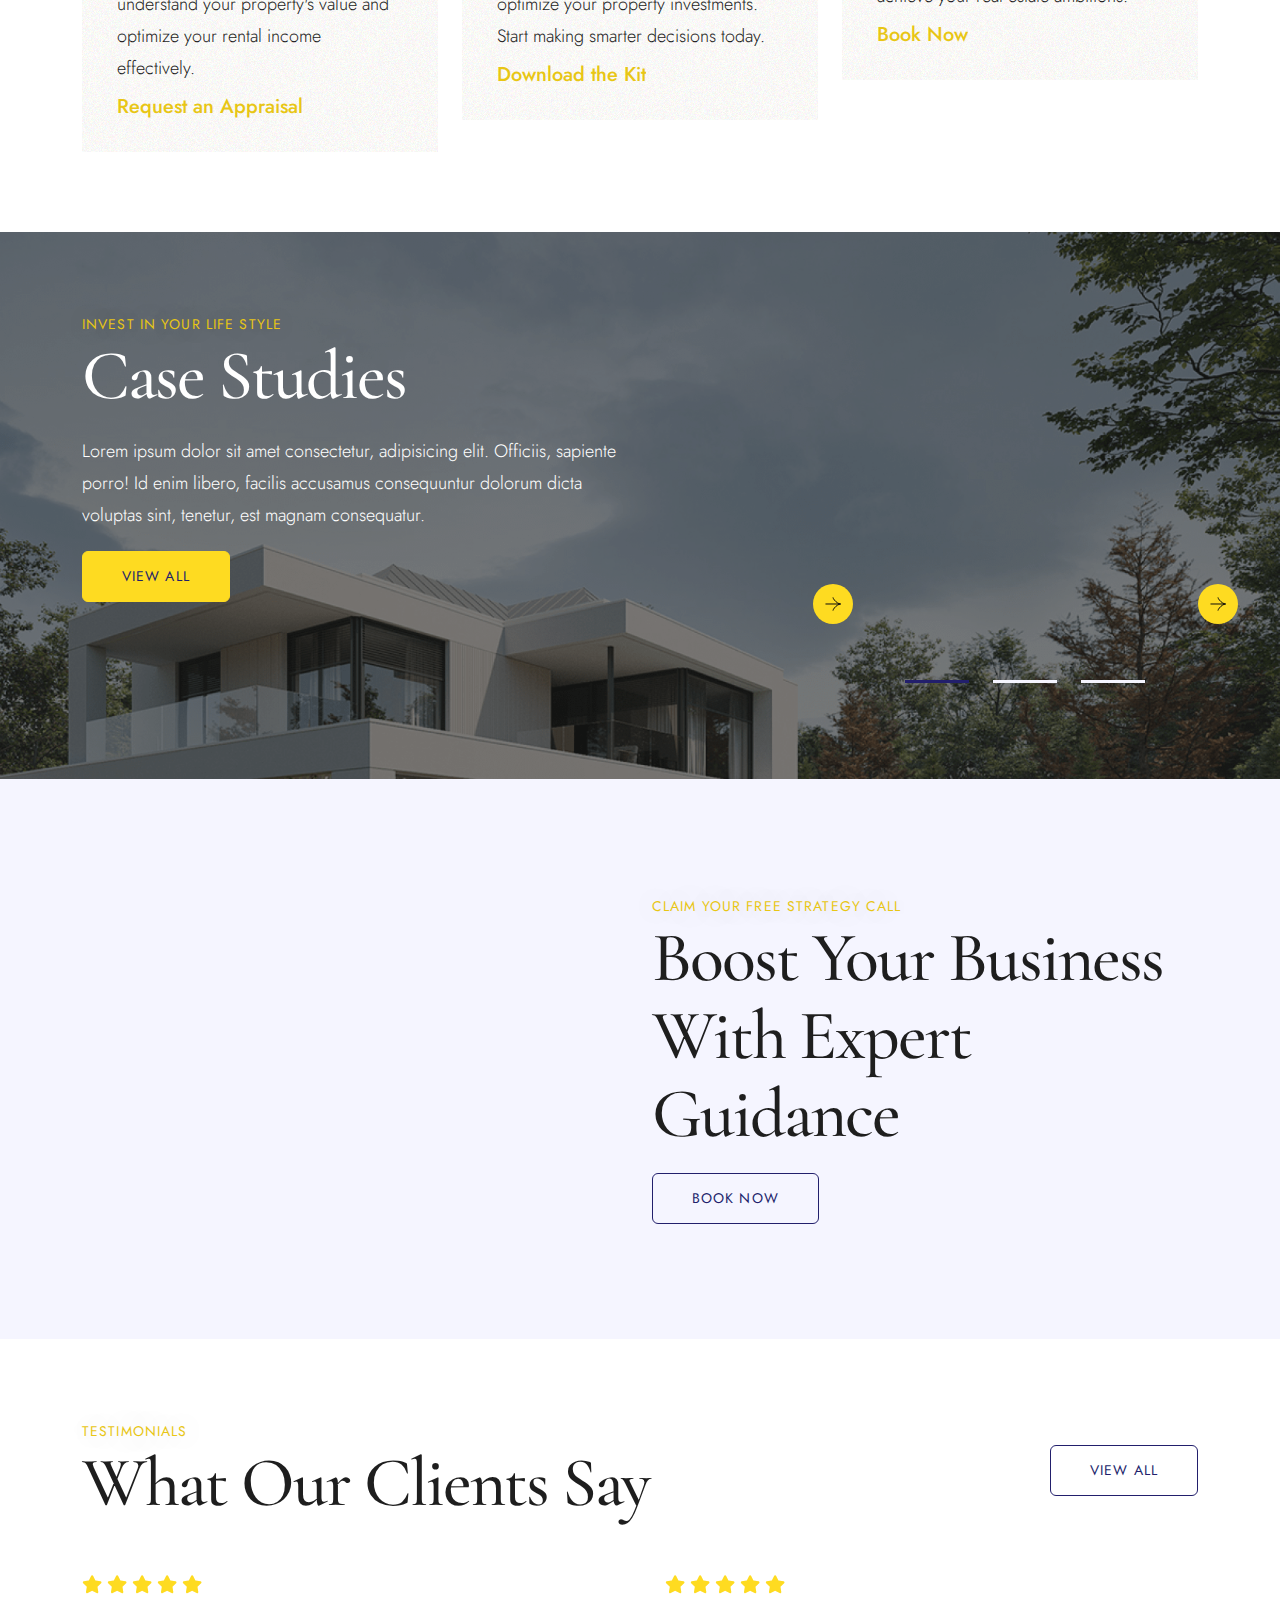
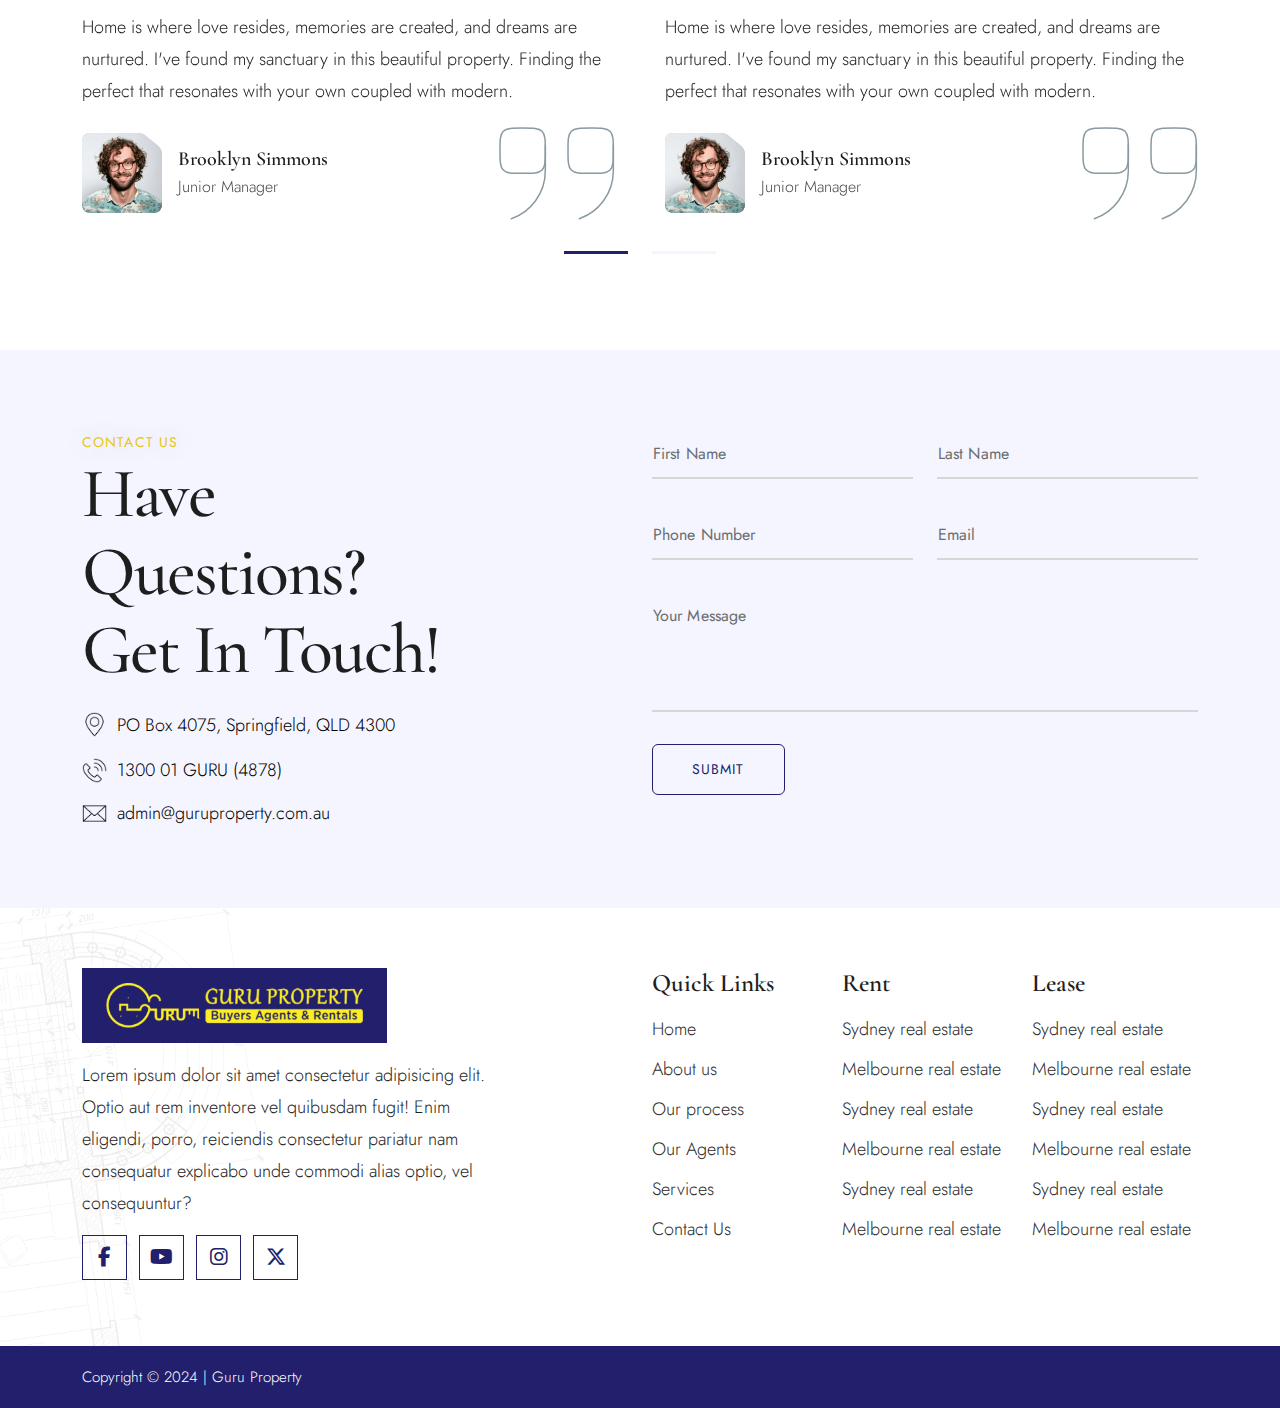
==== commit 3920803d: "update" ====
--- a/index.html
+++ b/index.html
@@ -618,7 +618,7 @@
       </div>
     </div>
   </section> -->
-  <section class="asb19__agentCta asb19__py">
+  <section class="asb19__agentCta asb19__bg--accent-light asb19__py">
     <div class="container">
       <div class="row align-items-center">
         <div class="col-lg-6">
@@ -636,6 +636,118 @@
               <a href="javascript:void(0)" class="asb19__btn">
                 Book Now
               </a>
+            </div>
+          </div>
+        </div>
+      </div>
+    </div>
+  </section>
+  <section class="asb19__testimonial asb19__py">
+    <div class="container">
+      <div class="row">
+        <div class="col-lg-12">
+          <div class="asb19__main--widget d-flex justify-content-between align-items-center">
+            <div class="asb19__heading mb-0">
+              <h6>Testimonials</h6>
+              <h3>What Our Clients Say</h3>
+            </div>
+            <div class="asb19__btn--wrap">
+              <a href="javascript:void(0)" class="asb19__btn">
+                view all
+              </a>
+            </div>
+          </div>
+        </div>
+        <div class="col-lg-12">
+          <div class="asb19__testimonial--wrap">
+            <div class="swiper asb19__testimonial--swiper">
+              <div class="swiper-wrapper">
+                <div class="swiper-slide">
+                  <div class="asb19__testimonial--single">
+                    <div class="asb19__testimonial--review">
+                      <span><i class="fa-sharp fa-solid fa-star"></i></span>
+                      <span><i class="fa-sharp fa-solid fa-star"></i></span>
+                      <span><i class="fa-sharp fa-solid fa-star"></i></span>
+                      <span><i class="fa-sharp fa-solid fa-star"></i></span>
+                      <span><i class="fa-sharp fa-solid fa-star"></i></span>
+                    </div>
+                    <div class="asb19__testimonial--desc">
+                      <p>Home is where love resides, memories are created, and dreams are nurtured. I've found my sanctuary in this beautiful property. Finding the perfect that resonates with your own coupled with modern.</p>
+                    </div>
+                    <div class="asb19__testimonial--client">
+                      <div class="asb19__testimonial--info">
+                        <div class="asb19__testimonial--avatar asb19__bgMask" style="background-image: url('./assets/images/testi_1_1-mask.png');">
+                          <img src="./assets/images/testi_1_2.png" alt="...">
+                        </div>
+                        <div class="asb19__testimonial--details">
+                          <h6>Brooklyn Simmons</h6>
+                          <span>Junior Manager</span>
+                        </div>
+                      </div>
+                      <div class="asb19__testimonial--quote">
+                        <img src="./assets/images/qoute.svg" alt="...">
+                      </div>
+                    </div>
+                  </div>
+                </div>
+                <div class="swiper-slide">
+                  <div class="asb19__testimonial--single">
+                    <div class="asb19__testimonial--review">
+                      <span><i class="fa-sharp fa-solid fa-star"></i></span>
+                      <span><i class="fa-sharp fa-solid fa-star"></i></span>
+                      <span><i class="fa-sharp fa-solid fa-star"></i></span>
+                      <span><i class="fa-sharp fa-solid fa-star"></i></span>
+                      <span><i class="fa-sharp fa-solid fa-star"></i></span>
+                    </div>
+                    <div class="asb19__testimonial--desc">
+                      <p>Home is where love resides, memories are created, and dreams are nurtured. I've found my sanctuary in this beautiful property. Finding the perfect that resonates with your own coupled with modern.</p>
+                    </div>
+                    <div class="asb19__testimonial--client">
+                      <div class="asb19__testimonial--info">
+                        <div class="asb19__testimonial--avatar asb19__bgMask" style="background-image: url('./assets/images/testi_1_1-mask.png');">
+                          <img src="./assets/images/testi_1_2.png" alt="...">
+                        </div>
+                        <div class="asb19__testimonial--details">
+                          <h6>Brooklyn Simmons</h6>
+                          <span>Junior Manager</span>
+                        </div>
+                      </div>
+                      <div class="asb19__testimonial--quote">
+                        <img src="./assets/images/qoute.svg" alt="...">
+                      </div>
+                    </div>
+                  </div>
+                </div>
+                <div class="swiper-slide">
+                  <div class="asb19__testimonial--single">
+                    <div class="asb19__testimonial--review">
+                      <span><i class="fa-sharp fa-solid fa-star"></i></span>
+                      <span><i class="fa-sharp fa-solid fa-star"></i></span>
+                      <span><i class="fa-sharp fa-solid fa-star"></i></span>
+                      <span><i class="fa-sharp fa-solid fa-star"></i></span>
+                      <span><i class="fa-sharp fa-solid fa-star"></i></span>
+                    </div>
+                    <div class="asb19__testimonial--desc">
+                      <p>Home is where love resides, memories are created, and dreams are nurtured. I've found my sanctuary in this beautiful property. Finding the perfect that resonates with your own coupled with modern.</p>
+                    </div>
+                    <div class="asb19__testimonial--client">
+                      <div class="asb19__testimonial--info">
+                        <div class="asb19__testimonial--avatar asb19__bgMask" style="background-image: url('./assets/images/testi_1_1-mask.png');">
+                          <img src="./assets/images/testi_1_2.png" alt="...">
+                        </div>
+                        <div class="asb19__testimonial--details">
+                          <h6>Brooklyn Simmons</h6>
+                          <span>Junior Manager</span>
+                        </div>
+                      </div>
+                      <div class="asb19__testimonial--quote">
+                        <img src="./assets/images/qoute.svg" alt="...">
+                      </div>
+                    </div>
+                  </div>
+                </div>
+              </div>
+              <div class="swiper-pagination"></div>
             </div>
           </div>
         </div>
--- a/assets/css/custom.css
+++ b/assets/css/custom.css
@@ -1107,6 +1107,43 @@
 /** ----------------------------
 *      Section: Agents End
 **  --------------------------*/
+.asb19__testimonial--info {
+  display: flex;
+  align-items: center;
+  gap: 16px;
+  justify-content: flex-start;
+}
+.asb19__testimonial--details h6 {
+  font-size: 20px;
+  font-weight: 600;
+  margin-bottom: 4px;
+}
+.asb19__testimonial--details span {
+  margin-bottom: 0;
+  display: block;
+  color: #474747;
+  font-size: 16px;
+}
+.asb19__testimonial--client {
+  display: flex;
+  justify-content: space-between;
+  align-items: center;
+}
+
+.asb19__testimonial--review span {
+  display: inline-block;
+  color: var(--clr-yellow);
+}
+.asb19__testimonial--desc {
+  margin: 12px 0 20px;
+}
+.asb19__testimonial--wrap .swiper-wrapper {
+  padding-bottom: 50px;
+}
+.asb19__testimonial--wrap {
+  padding-top: 50px;
+}
+
 /** ----------------------------
 *      Section: Footer Start
 **  --------------------------*/
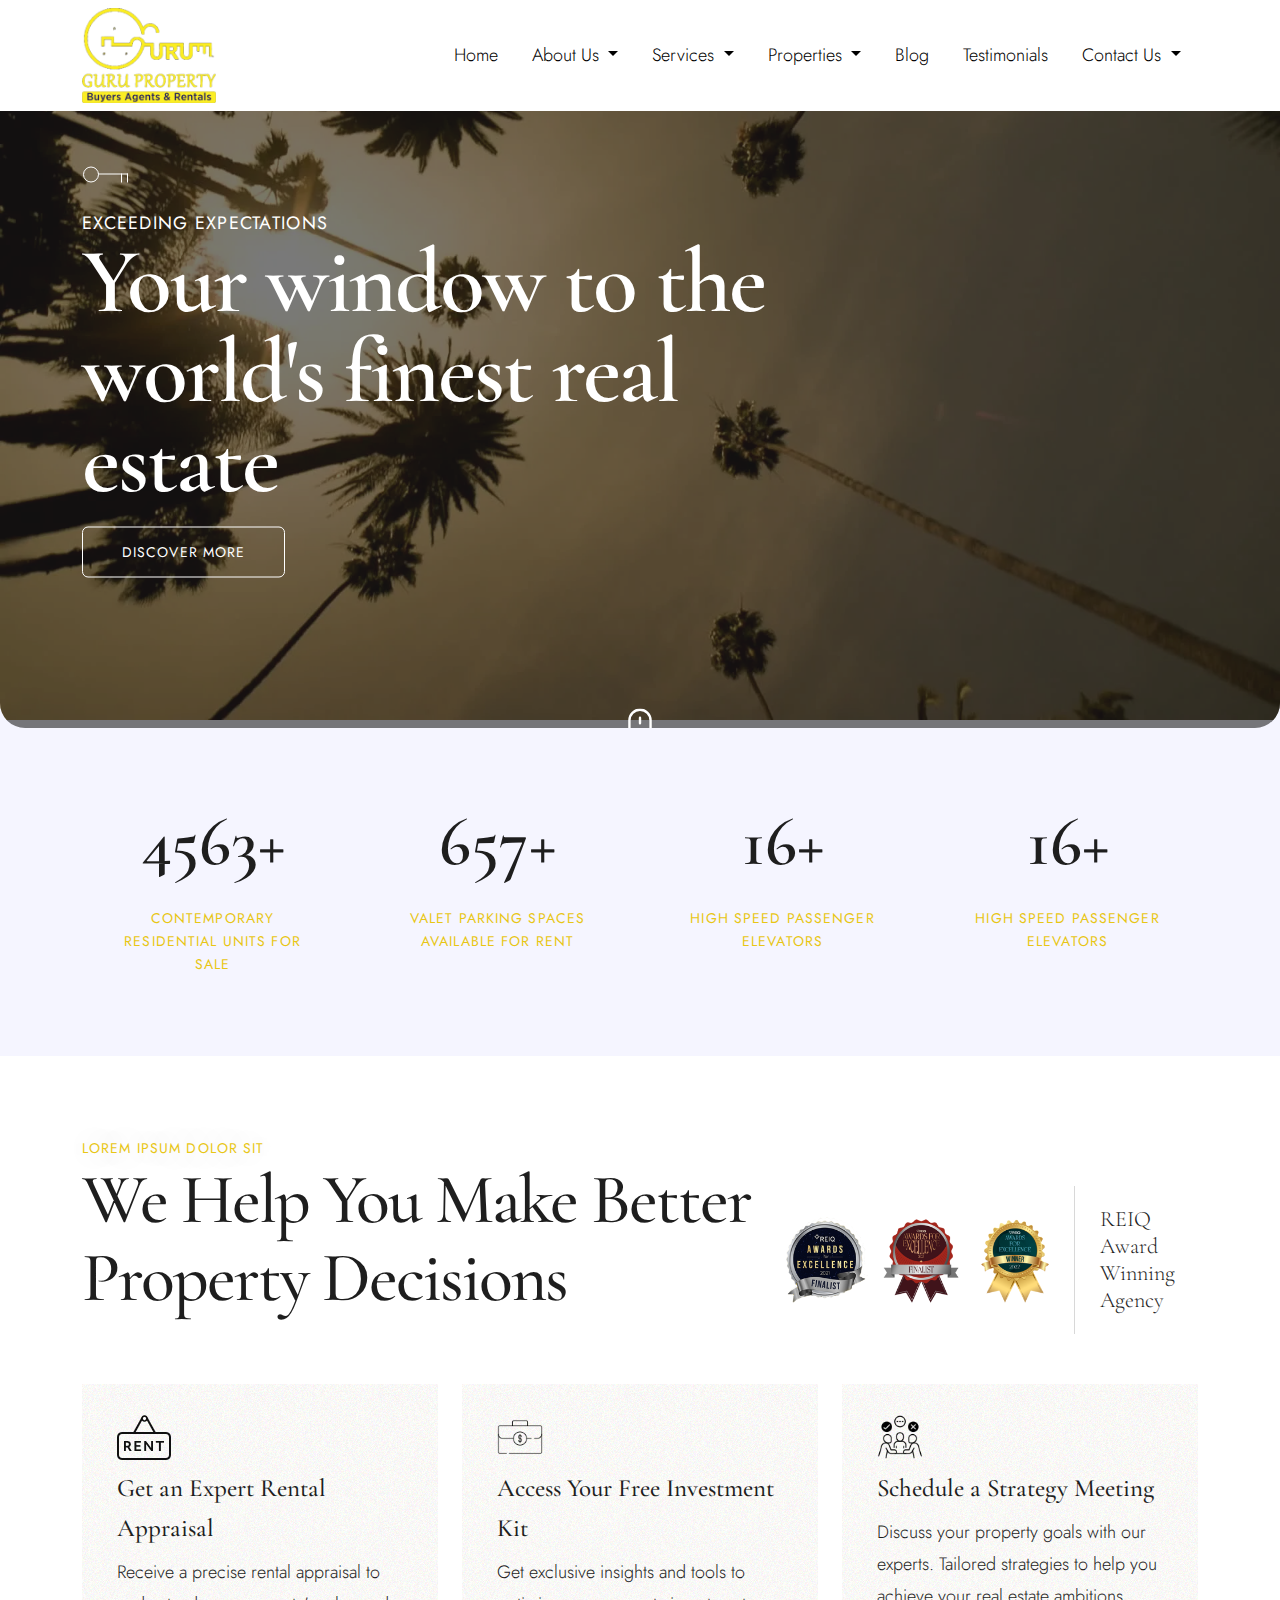
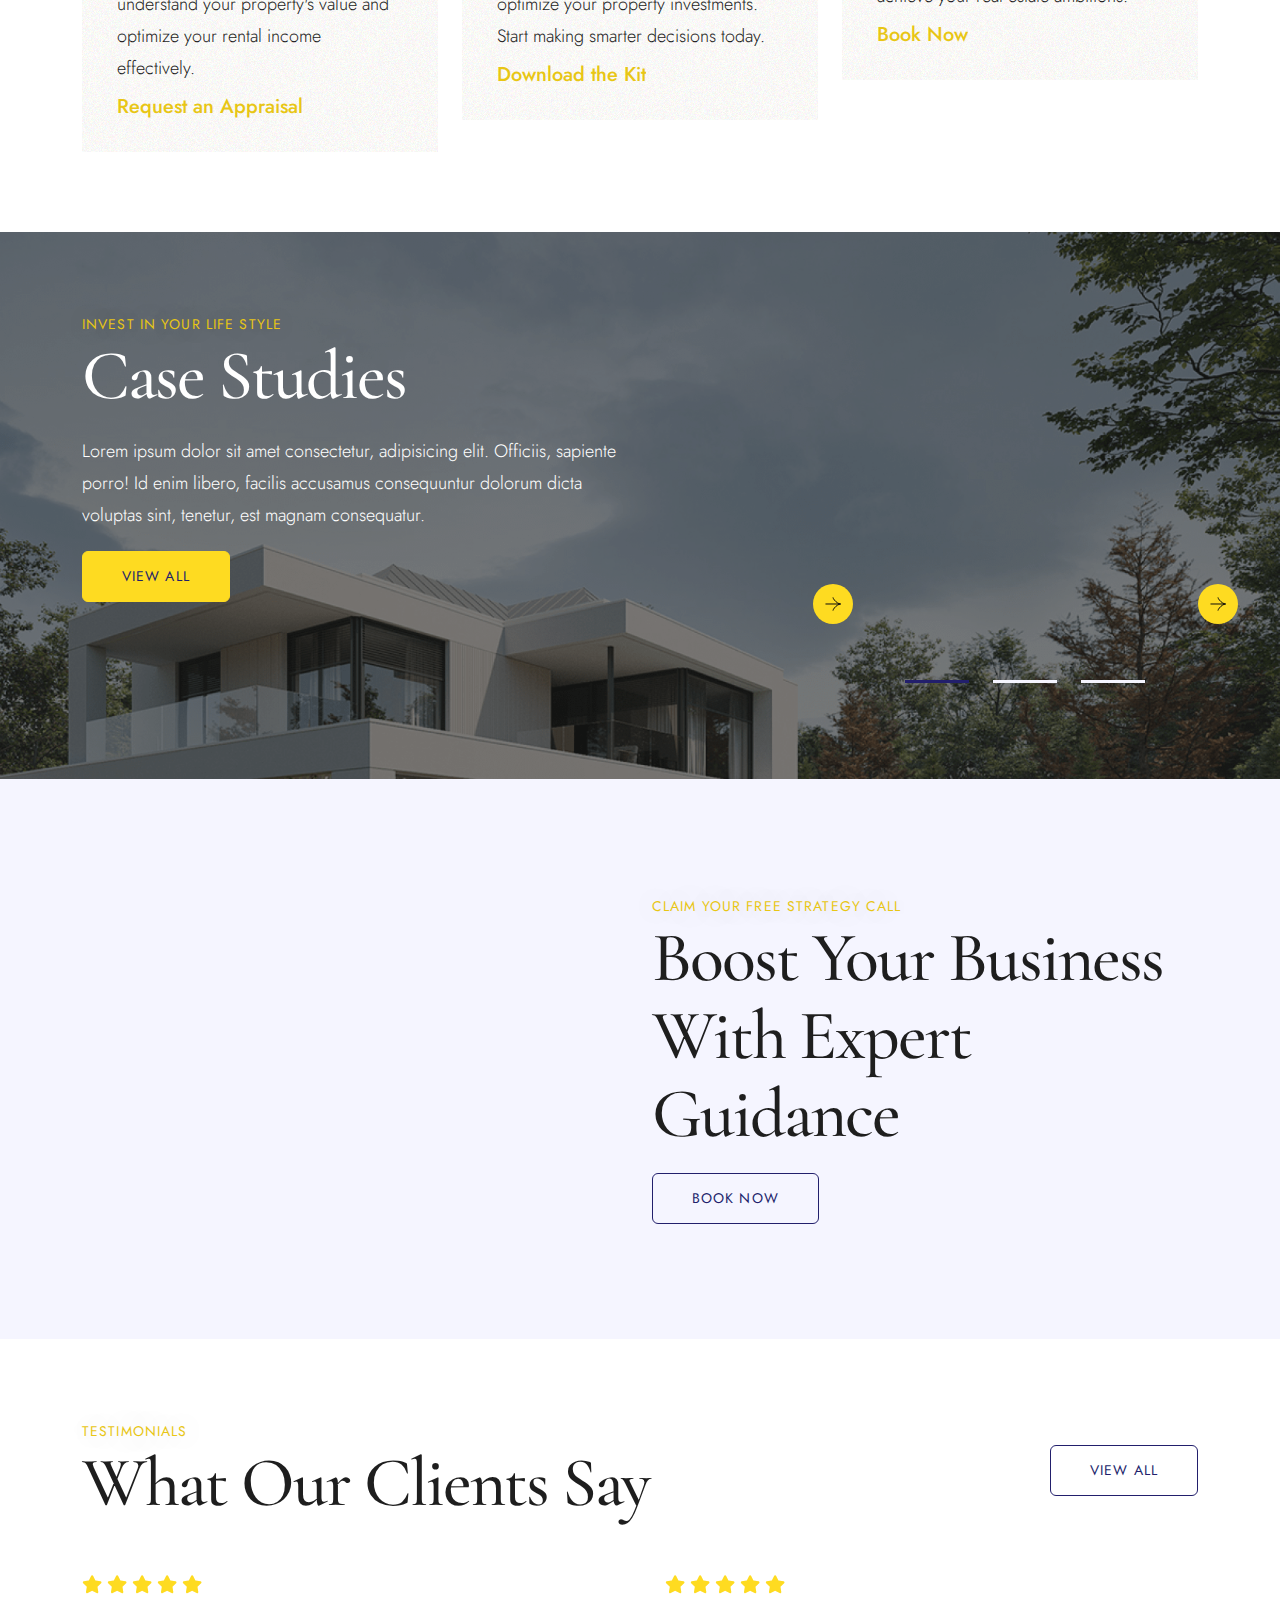
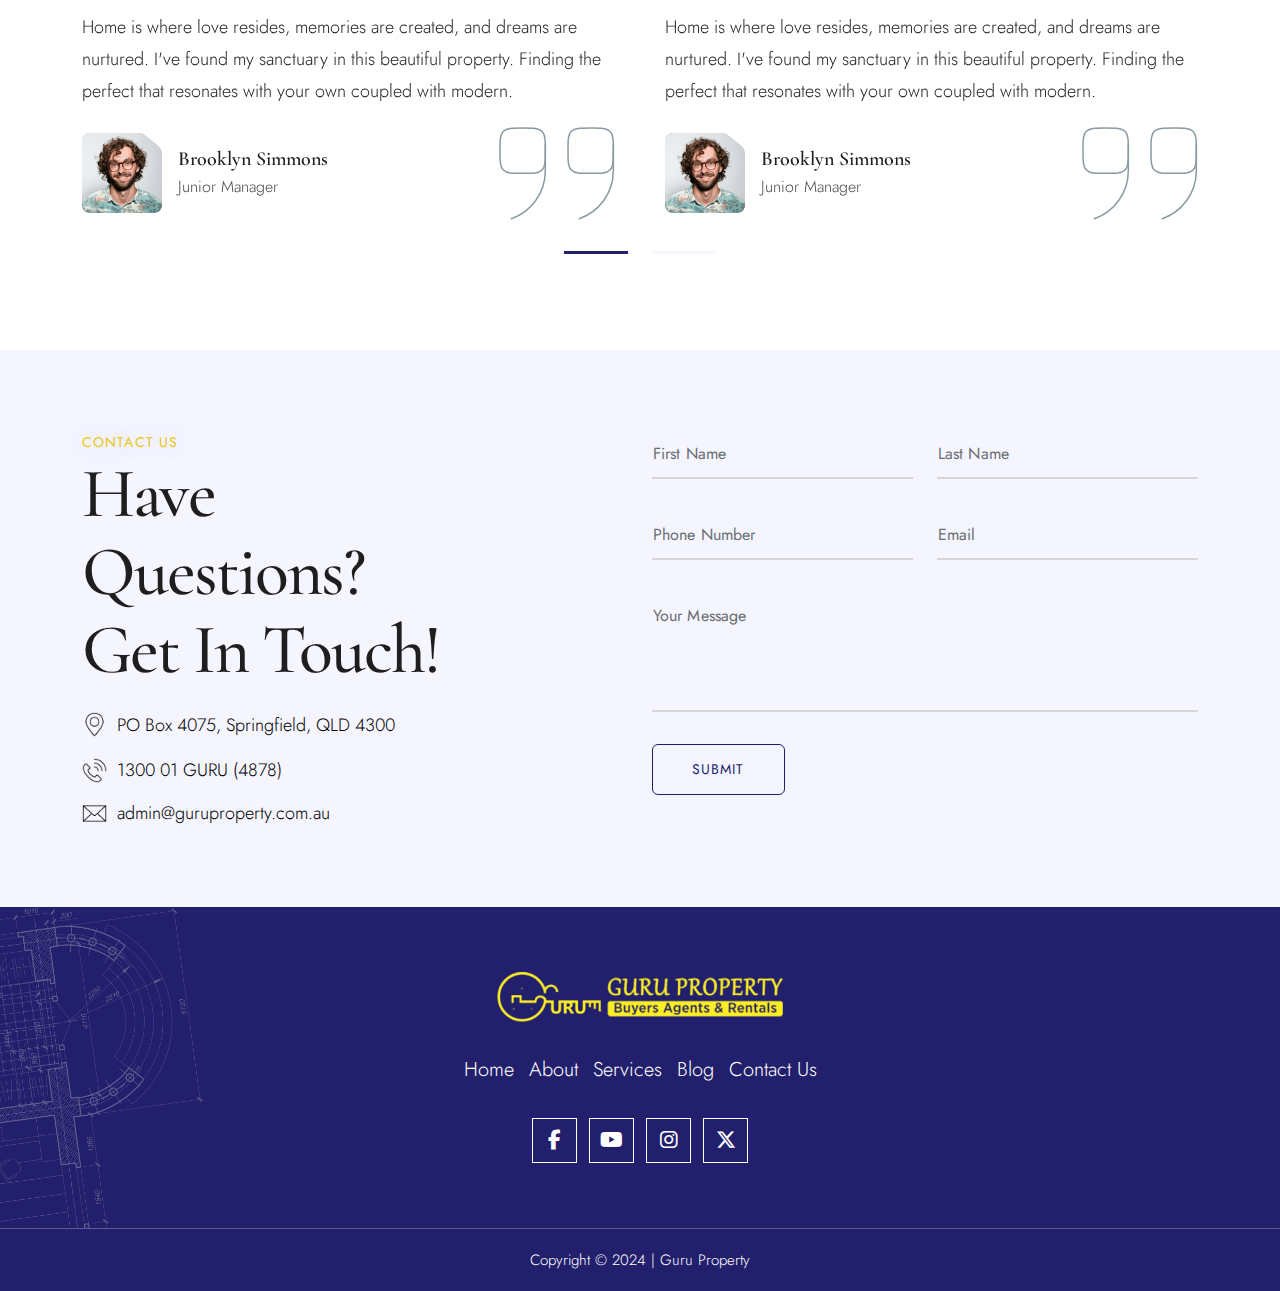
==== commit 1cb0b08b: "footer updated" ====
--- a/index.html
+++ b/index.html
@@ -865,11 +865,31 @@
     </div>
   </section>
   <footer class="asb19__footer">
-    <!-- <div class="asb19__footer--top">
+    <div class="asb19__footer--top">
       <div class="container">
         <div class="row align-items-center">
-          <div class="col-lg-6">
+          <div class="col-lg-12">
             <div class="asb19__footer--widget">
+              <div class="asb19__footer--logo">
+                <img src="./assets/images/logo-footer.png" alt="...">
+              </div>
+              <ul class="asb19__footer--nav">
+                <li>
+                  <a href="javascript:void(0)">Home</a>
+                </li>
+                <li>
+                  <a href="javascript:void(0)">About</a>
+                </li>
+                <li>
+                  <a href="javascript:void(0)">Services</a>
+                </li>
+                <li>
+                  <a href="javascript:void(0)">Blog</a>
+                </li>
+                <li>
+                  <a href="javascript:void(0)">Contact Us</a>
+                </li>
+              </ul>
               <ul class="asb19__footer--socials">
                 <li>
                   <a href="javascript:void(0)"><i class="fa-brands fa-facebook-f"></i></a>
@@ -886,31 +906,10 @@
               </ul>
             </div>
           </div>
-          <div class="col-lg-6">
-            <div class="asb19__footer--widget">
-              <ul class="asb19__footer--nav">
-                <li>
-                  <a href="javascript:void(0)">Home</a>
-                </li>
-                <li>
-                  <a href="javascript:void(0)">About</a>
-                </li>
-                <li>
-                  <a href="javascript:void(0)">Services</a>
-                </li>
-                <li>
-                  <a href="javascript:void(0)">Blog</a>
-                </li>
-                <li>
-                  <a href="javascript:void(0)">Contact Us</a>
-                </li>
-              </ul>
-            </div>
-          </div>
-        </div>
-      </div>
-    </div> -->
-    <div class="asb19__footer--middle">
+        </div>
+      </div>
+    </div>
+    <!-- <div class="asb19__footer--middle">
       <div class="container">
         <div class="row">
           <div class="col-lg-6">
@@ -1020,7 +1019,7 @@
           </div>
         </div>
       </div>
-    </div>
+    </div> -->
     <div class="asb19__footer--bottom">
       <div class="container">
         <div class="row align-items-center">
@@ -1031,7 +1030,7 @@
               </div>
             </div>
           </div> -->
-          <div class="col-lg-6">
+          <div class="col-lg-12">
             <div class="asb19__footer--widget">
               <div class="asb19__footer--copy">
                 <p>Copyright © 2024 | Guru Property</p>
--- a/assets/css/custom.css
+++ b/assets/css/custom.css
@@ -1150,6 +1150,7 @@
 .asb19__footer {
   position: relative;
   z-index: 3;
+  background-color: var(--clr-accent);
 }
 .asb19__footer::before {
   position: absolute;
@@ -1166,6 +1167,7 @@
 .asb19__footer--socials {
   display: flex;
   gap: 12px;
+  justify-content: center;
 }
 .asb19__footer--socials li a {
   display: inline-flex;
@@ -1173,25 +1175,25 @@
   height: 45px;
   justify-content: center;
   align-items: center;
-  border: 1px solid var(--clr-accent);
-  color: var(--clr-accent);
+  border: 1px solid var(--clr-white);
+  color: var(--clr-white);
   font-size: 20px;
 }
 .asb19__footer--top {
-  padding: 25px 0;
+  padding: 65px 0;
 }
 .asb19__footer--top .asb19__footer--nav {
   display: flex;
-  justify-content: flex-end;
+  justify-content: center;
   gap: 15px;
 }
 .asb19__footer--top .asb19__footer--nav li  {
   margin-top: 0;
 }
 .asb19__footer--nav li a {
-  color: #2b2b2b;
-  font-size: 18px;
-  line-height: 32px;
+  color: var(--clr-white);
+  font-size: 20px;
+  line-height: 32px
 }
 .asb19__footer--middle {
   /* margin-top: 20px; */
@@ -1211,13 +1213,15 @@
 .asb19__footer--bottom {
   background-color: var(--clr-accent);
   padding: 15px 0;
+  border-top: 1px solid #ffffff45;
 }
 .asb19__footer--logo img {
-  height: 45px;
+  height: 50px;
   object-fit: contain;
 }
 .asb19__footer--copy {
   color: var(--clr-white);
+  text-align: center;
 }
 .asb19__footer--copy p {
   font-size: 15px;
@@ -1225,10 +1229,30 @@
 }
 .asb19__footer--logo {
   background-color: var(--clr-accent);
-  padding: 15px 24px;
+  /* padding: 15px 24px; */
   width: fit-content;
+  margin: 0 auto;
+}
+
+.asb19__footer--widget > *:not(:last-child) {
+  margin-bottom: 32px;
 }
 /** ----------------------------
 *      Section: Footer End
 **  --------------------------*/
-/** =+=+=+=+=+=+=+=+=+=+=+=+=+=+=+=+=+=+=+=+=+ HOMEPAGE END =+=+=+=+=+=+=+=+=+=+=+=+=+=+=+=+=+=+=+=+=+ */+/** =+=+=+=+=+=+=+=+=+=+=+=+=+=+=+=+=+=+=+=+=+ HOMEPAGE END =+=+=+=+=+=+=+=+=+=+=+=+=+=+=+=+=+=+=+=+=+ */
+
+.asb19__inner-banner .asb19__bgImg {
+  position: relative;
+}
+.asb19__inner-banner .asb19__bgImg.overlay::before {background-color: rgb(27, 27, 27);
+  opacity: 0.1;
+}
+.asb19__inner-banner--wrap {
+  position: absolute;
+  width: 100%;
+  left: 0;
+  top: 50%;
+  transform: translateY(-50%);
+  z-index: 3;
+}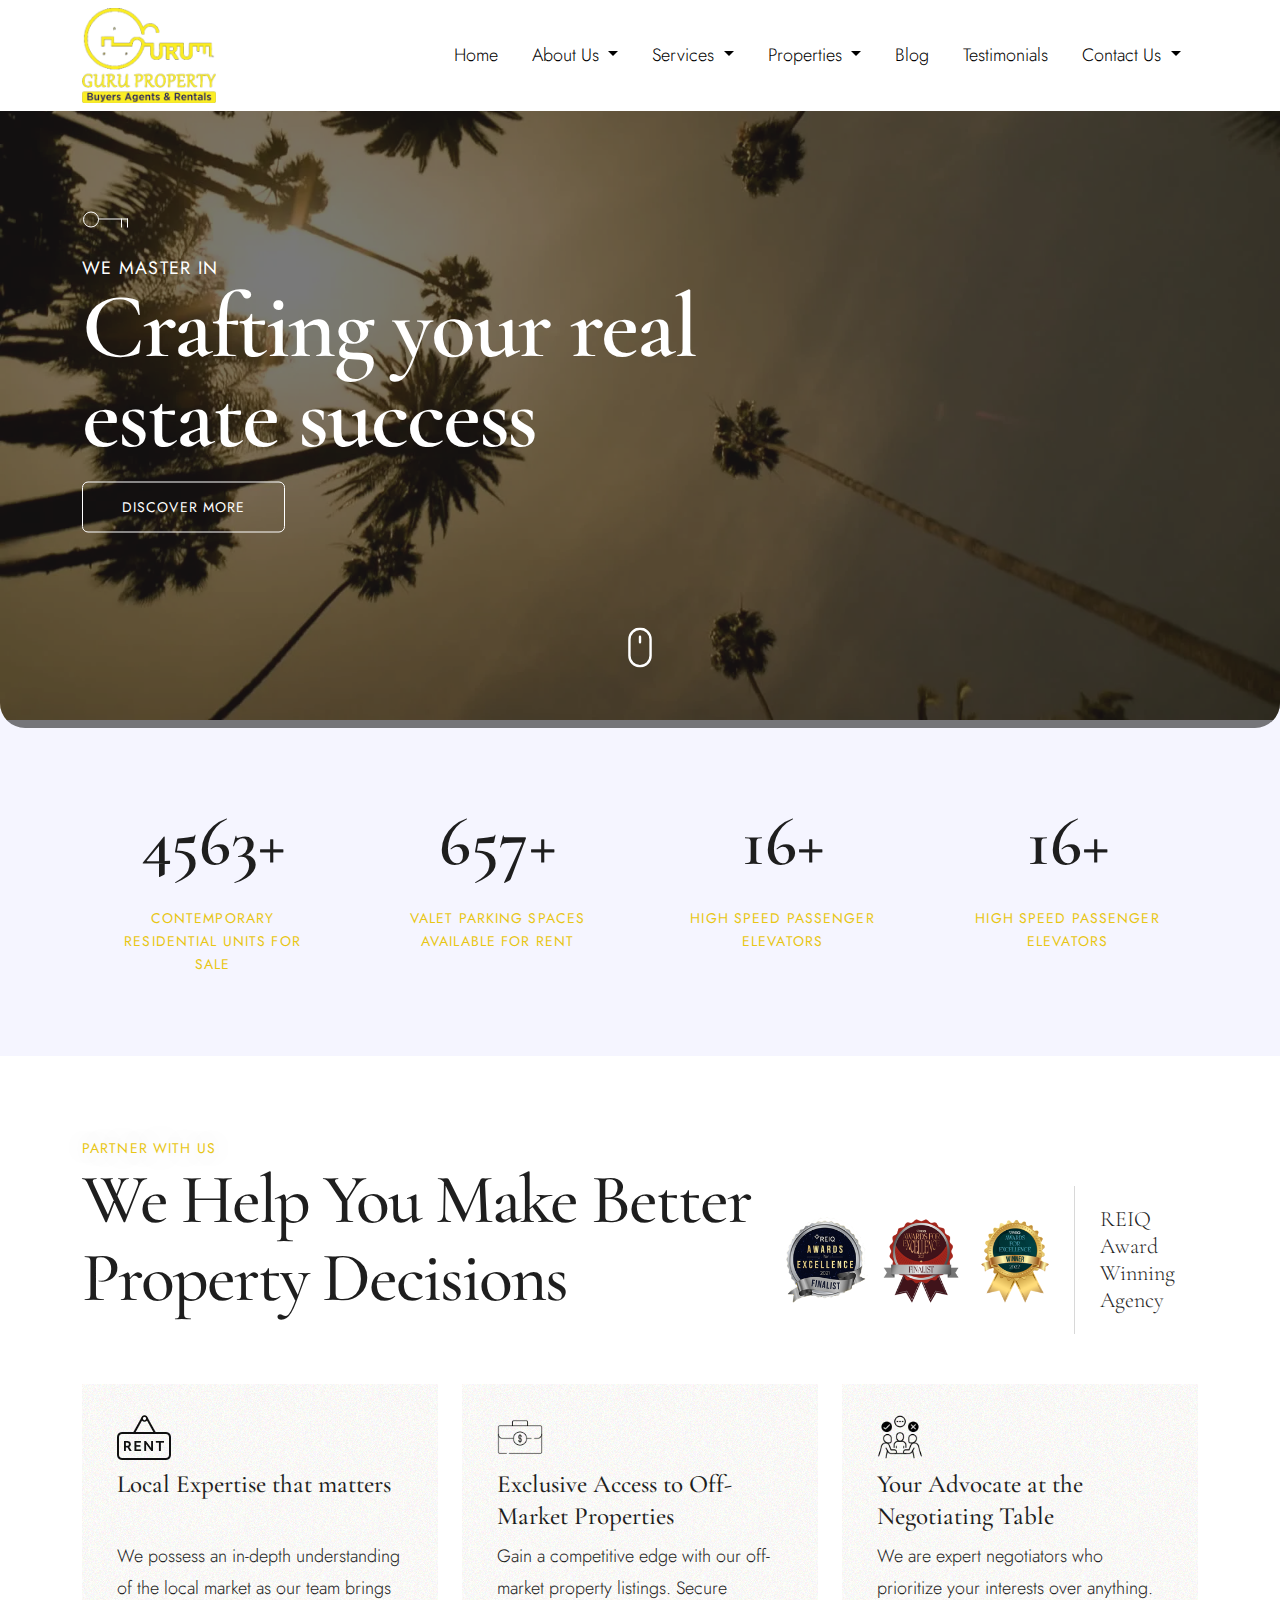
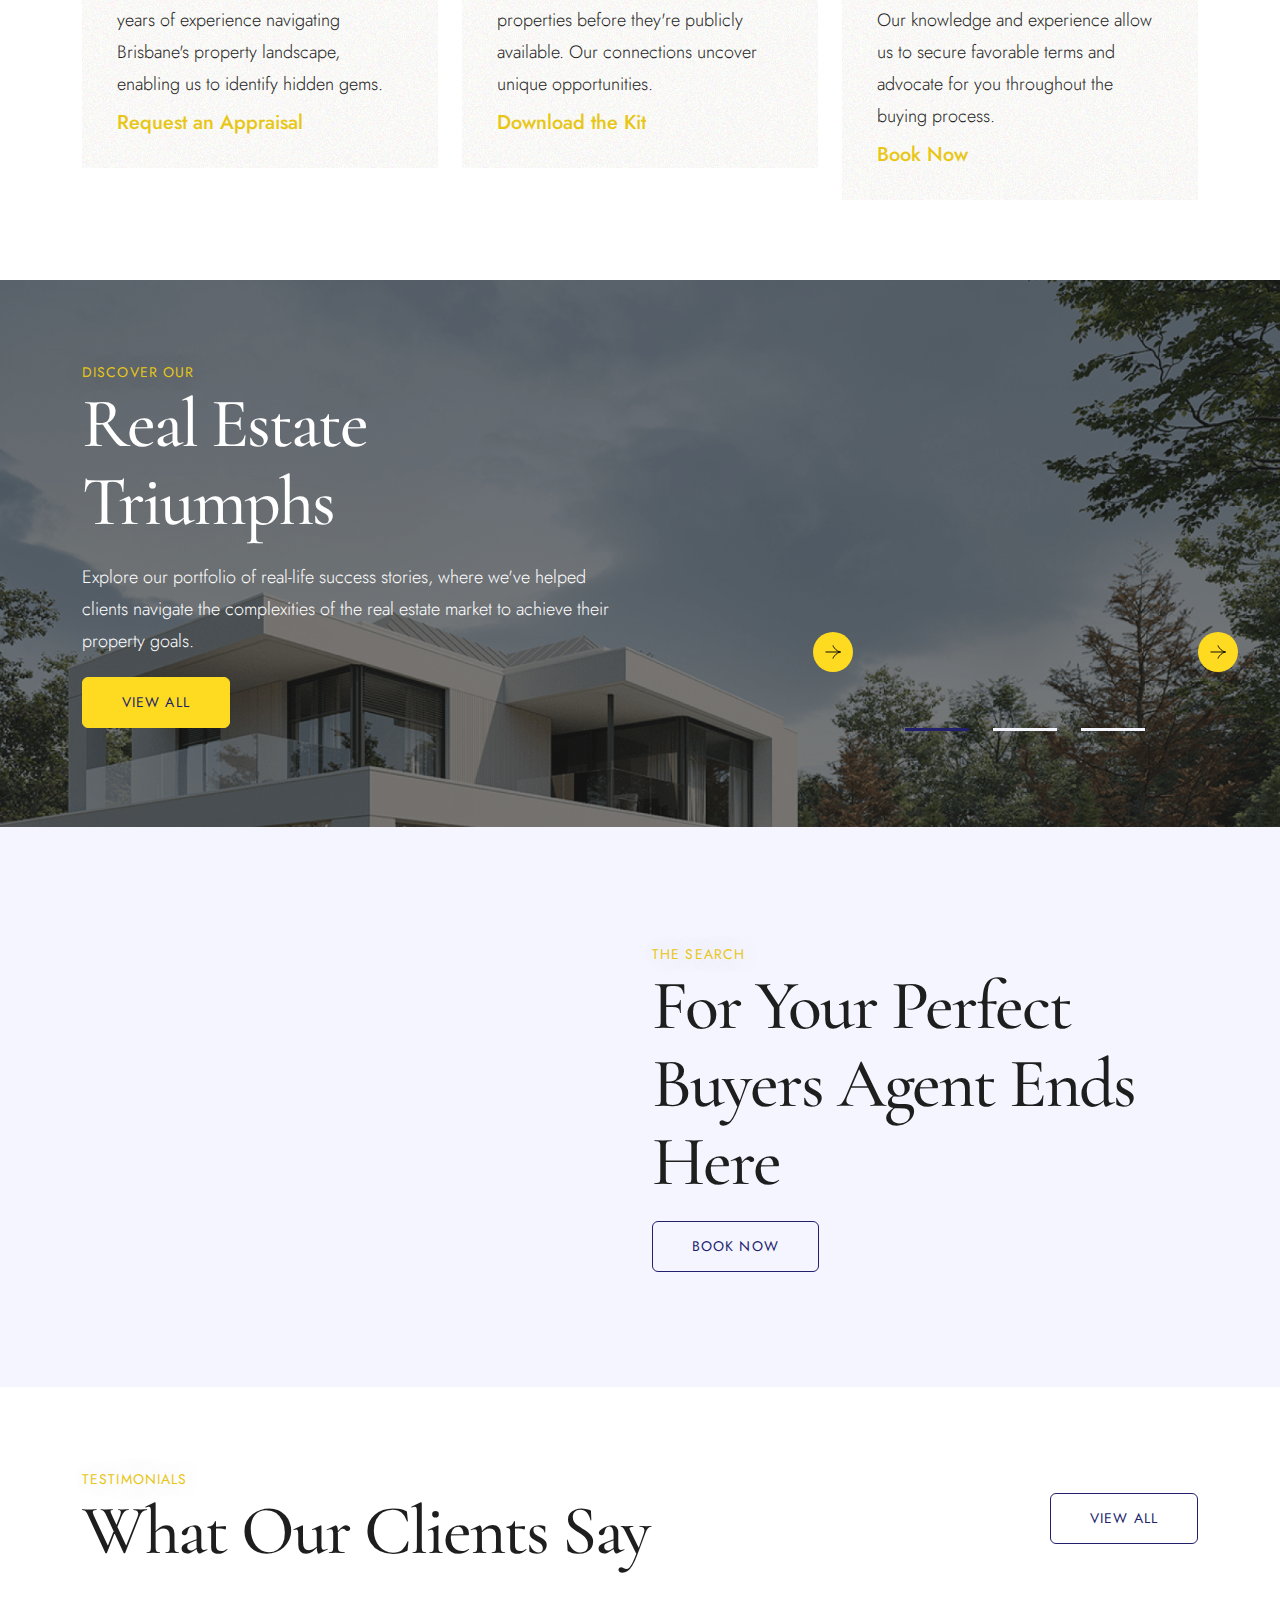
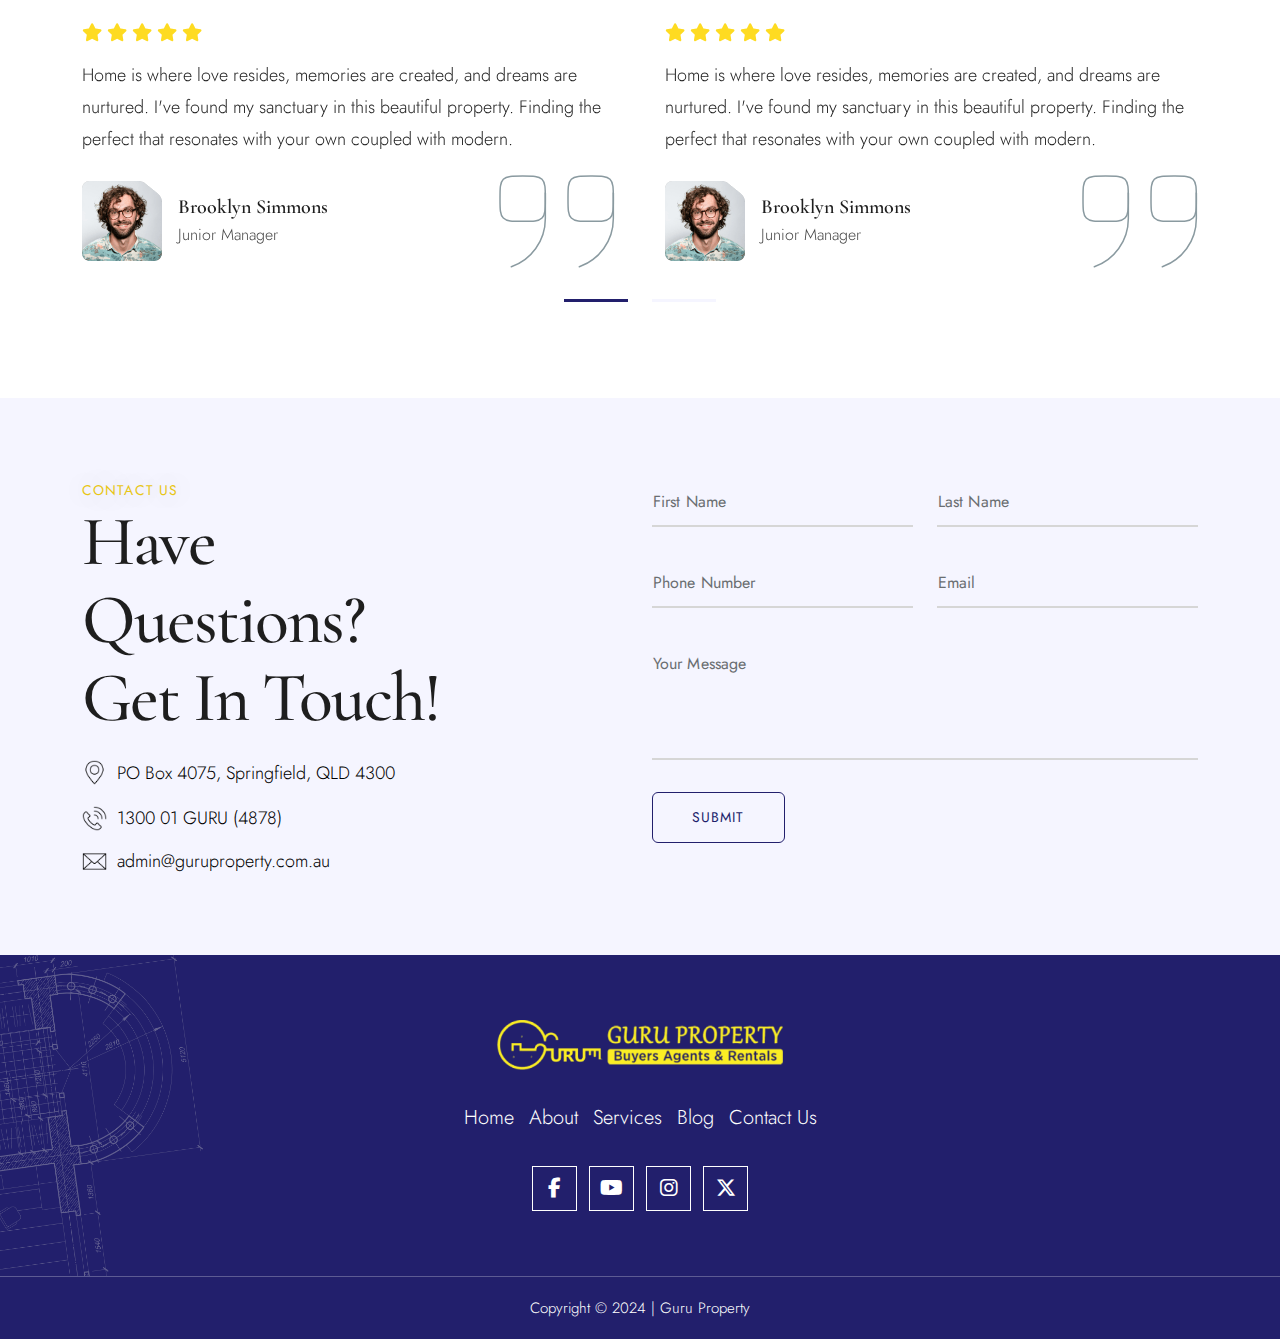
==== commit 61ba90d4: "Content changes" ====
--- a/index.html
+++ b/index.html
@@ -127,8 +127,8 @@
                 </svg>
               </div>
               <div class="asb19__hero--heading">
-                <h6>Exceeding Expectations</h6>
-                <h1>Your window to the world's finest real estate</h1>
+                <h6>We master in</h6>
+                <h1>Crafting your real estate success</h1>
               </div>
               <div class="asb19__btn--wrap">
                 <a href="javascript:void(0)" class="asb19__btn asb19__btn--white">
@@ -230,7 +230,7 @@
         <div class="col-lg-12">
           <div class="asb19__main--widget d-flex ">
             <div class="asb19__heading mb-0">
-              <h6>Lorem ipsum dolor sit</h6>
+              <h6>Partner with us</h6>
               <h3>We help you make better property decisions</h3>
             </div>
             <div class="asb19__about--awards">
@@ -250,11 +250,10 @@
                     <img src="./assets/images/gpt-rent-icon.png" alt="...">
                   </div>
                   <div class="asb19__quick-nav--title">
-                    <h5>Get an Expert Rental Appraisal</h5>
+                    <h5>Local Expertise that matters</h5>
                   </div>
                   <div class="asb19__quick-nav--desc asb19__desc">
-                    <p>Receive a precise rental appraisal to understand your property's value and optimize your rental
-                      income effectively.</p>
+                    <p>We possess an in-depth understanding of the local market as our team brings years of experience navigating Brisbane's property landscape, enabling us to identify hidden gems.</p>
                   </div>
                   <div class="asb19__btn--wrap asb19__quick-nav--btn">
                     <a href="javascript:void(0)" class="asb19__btn asb19__btn--link">
@@ -269,11 +268,10 @@
                     <img src="./assets/images/free-kit.png" alt="...">
                   </div>
                   <div class="asb19__quick-nav--title">
-                    <h5>Access Your Free Investment Kit</h5>
+                    <h5>Exclusive Access to Off-Market Properties</h5>
                   </div>
                   <div class="asb19__quick-nav--desc asb19__desc">
-                    <p>Get exclusive insights and tools to optimize your property investments. Start making smarter
-                      decisions today.</p>
+                    <p>Gain a competitive edge with our off-market property listings. Secure properties before they're publicly available. Our connections uncover unique opportunities.</p>
                   </div>
                   <div class="asb19__btn--wrap asb19__quick-nav--btn">
                     <a href="javascript:void(0)" class="asb19__btn asb19__btn--link">
@@ -288,11 +286,10 @@
                     <img src="./assets/images/book.png" alt="...">
                   </div>
                   <div class="asb19__quick-nav--title">
-                    <h5>Schedule a Strategy Meeting</h5>
+                    <h5>Your Advocate at the Negotiating Table</h5>
                   </div>
                   <div class="asb19__quick-nav--desc asb19__desc">
-                    <p>Discuss your property goals with our experts. Tailored strategies to help you achieve your real
-                      estate ambitions.</p>
+                    <p>We are expert negotiators who prioritize your interests over anything. Our knowledge and experience allow us to secure favorable terms and advocate for you throughout the buying process.</p>
                   </div>
                   <div class="asb19__btn--wrap asb19__quick-nav--btn">
                     <a href="javascript:void(0)" class="asb19__btn asb19__btn--link">
@@ -317,11 +314,11 @@
           <div class="col-xxl-5 col-lg-6">
             <div class="asb19__main--widget">
               <div class="asb19__heading">
-                <h6>Invest in Your Life Style</h6>
-                <h3>Case Studies</h3>
+                <h6>Discover our</h6>
+                <h3>Real Estate Triumphs</h3>
               </div>
               <div class="asb19__content text-white">
-                <p>Lorem ipsum dolor sit amet consectetur, adipisicing elit. Officiis, sapiente porro! Id enim libero, facilis accusamus consequuntur dolorum dicta voluptas sint, tenetur, est magnam consequatur.</p>
+                <p>Explore our portfolio of real-life success stories, where we've helped clients navigate the complexities of the real estate market to achieve their property goals.</p>
               </div>
               <div class="asb19__btn--wrap">
                 <a href="javascript:void(0)" class="asb19__btn asb19__btn--fill">
@@ -629,8 +626,8 @@
         <div class="col-lg-6">
           <div class="asb19__main--widget">
             <div class="asb19__heading">
-              <h6>Claim Your Free Strategy Call</h6>
-              <h3>Boost Your Business with Expert Guidance</h3>
+              <h6>The Search</h6>
+              <h3>For Your Perfect Buyers Agent ends here</h3>
             </div>
             <div class="asb19__btn--wrap">
               <a href="javascript:void(0)" class="asb19__btn">
--- a/assets/css/custom.css
+++ b/assets/css/custom.css
@@ -512,7 +512,11 @@
 }
 .asb19__quick-nav--title h5 {
   font-size: 25px;
-  line-height: 40px;
+  line-height: 32px;
+  height: 64px;
+}
+.asb19__quick-nav--desc p {
+  min-height: 160px;
 }
 /** ----------------------------
 *   Section: Quick Nav End
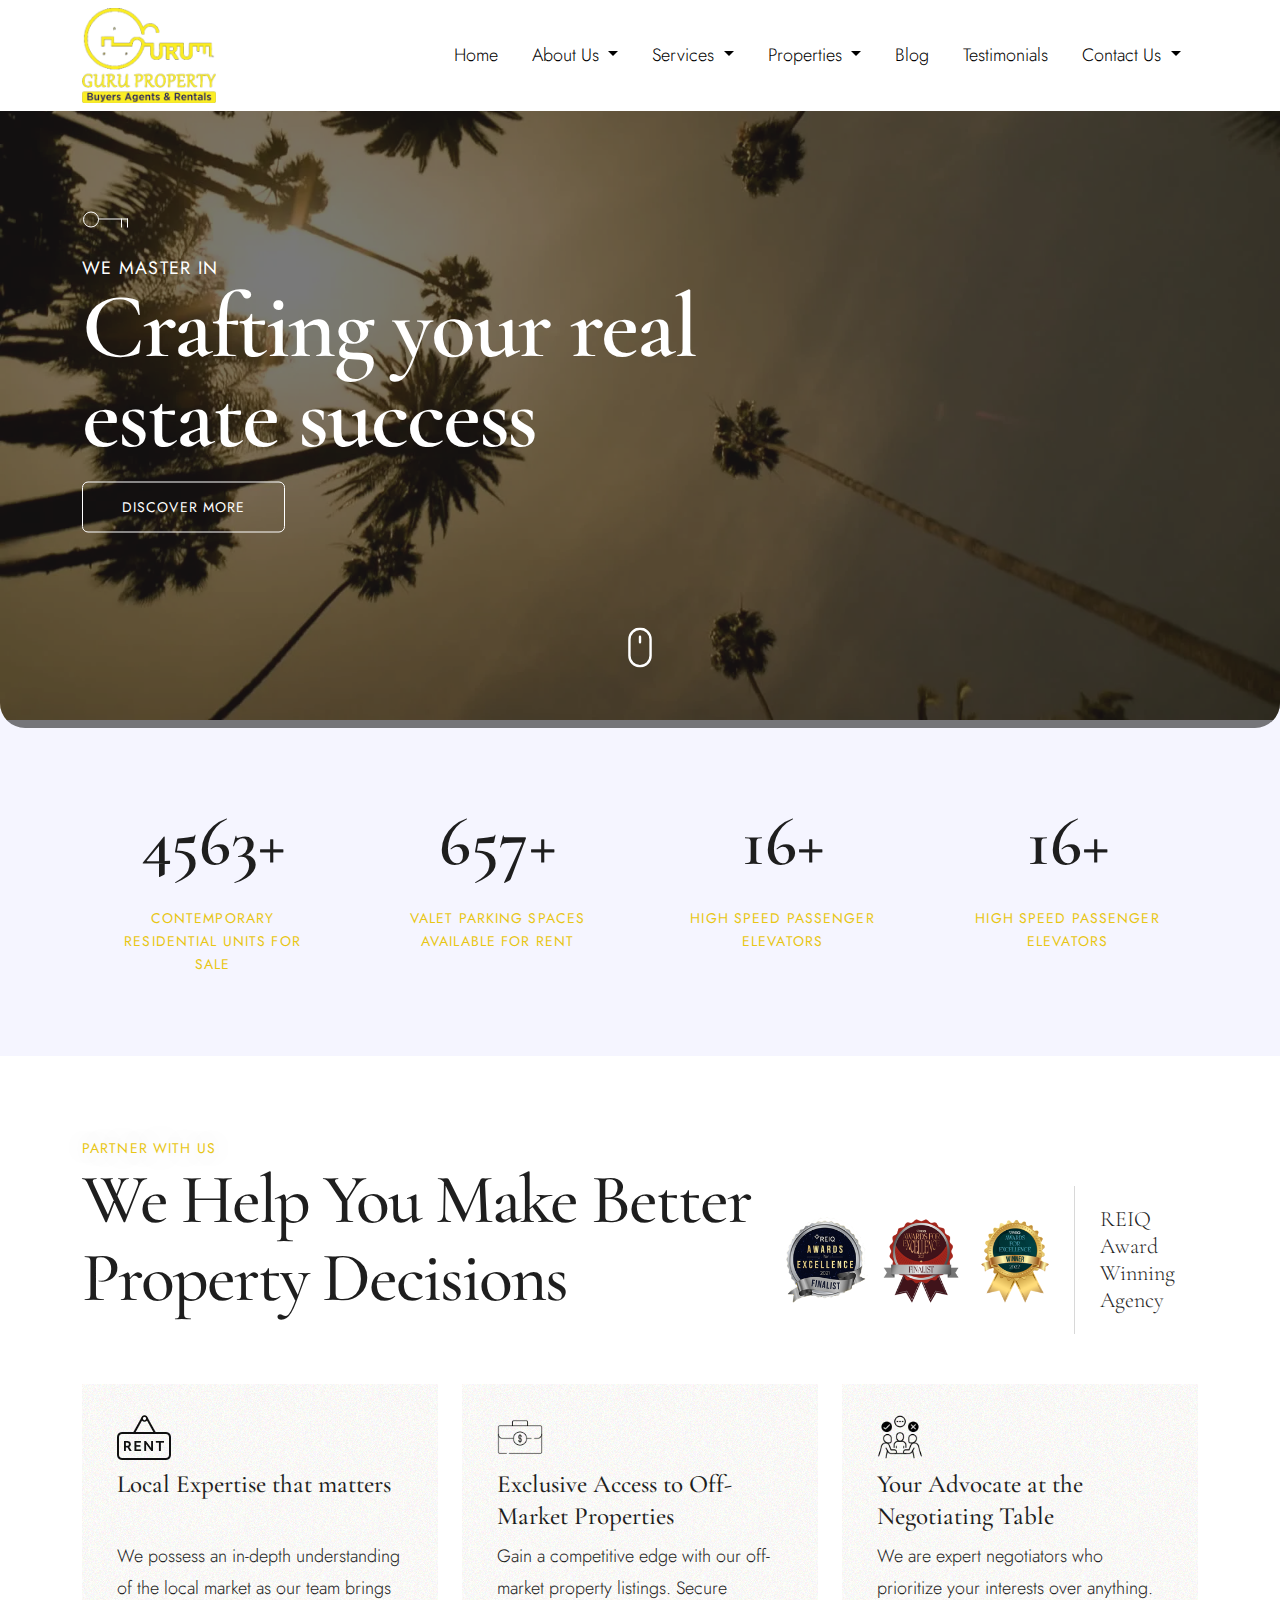
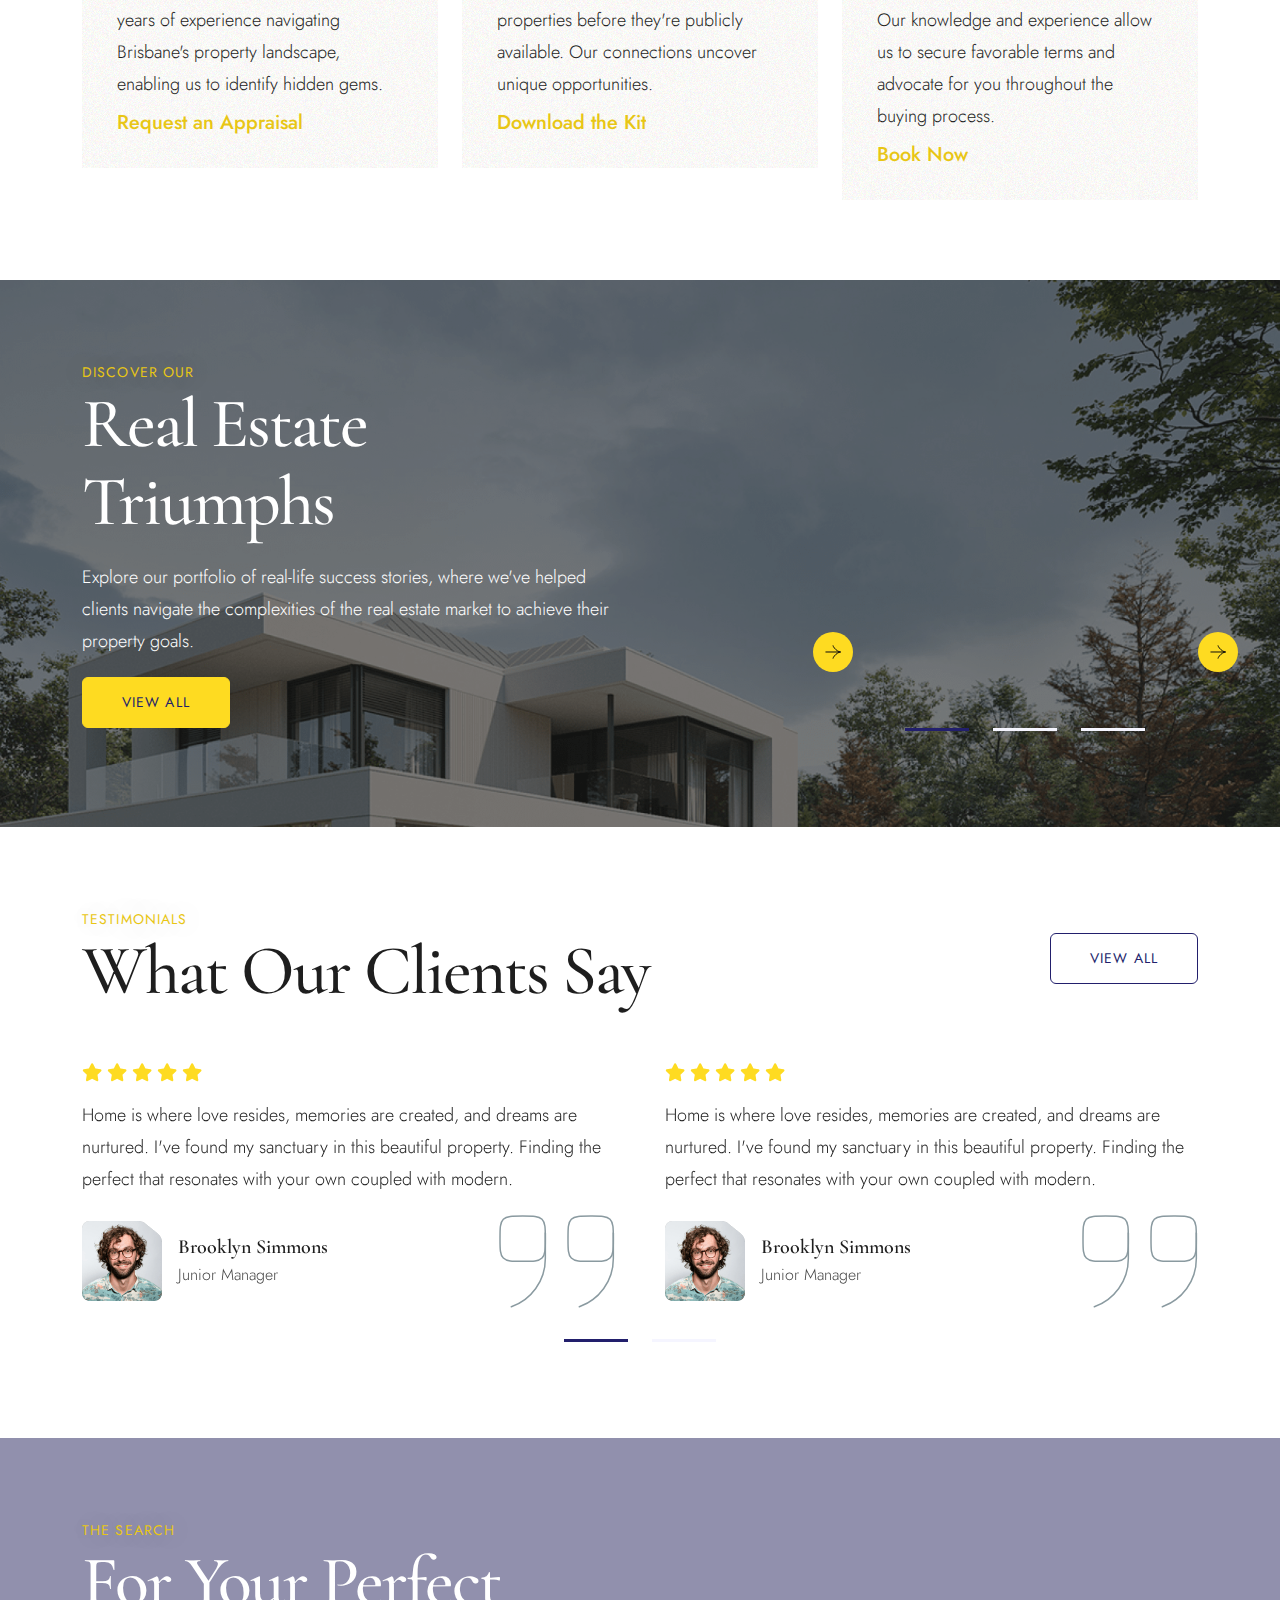
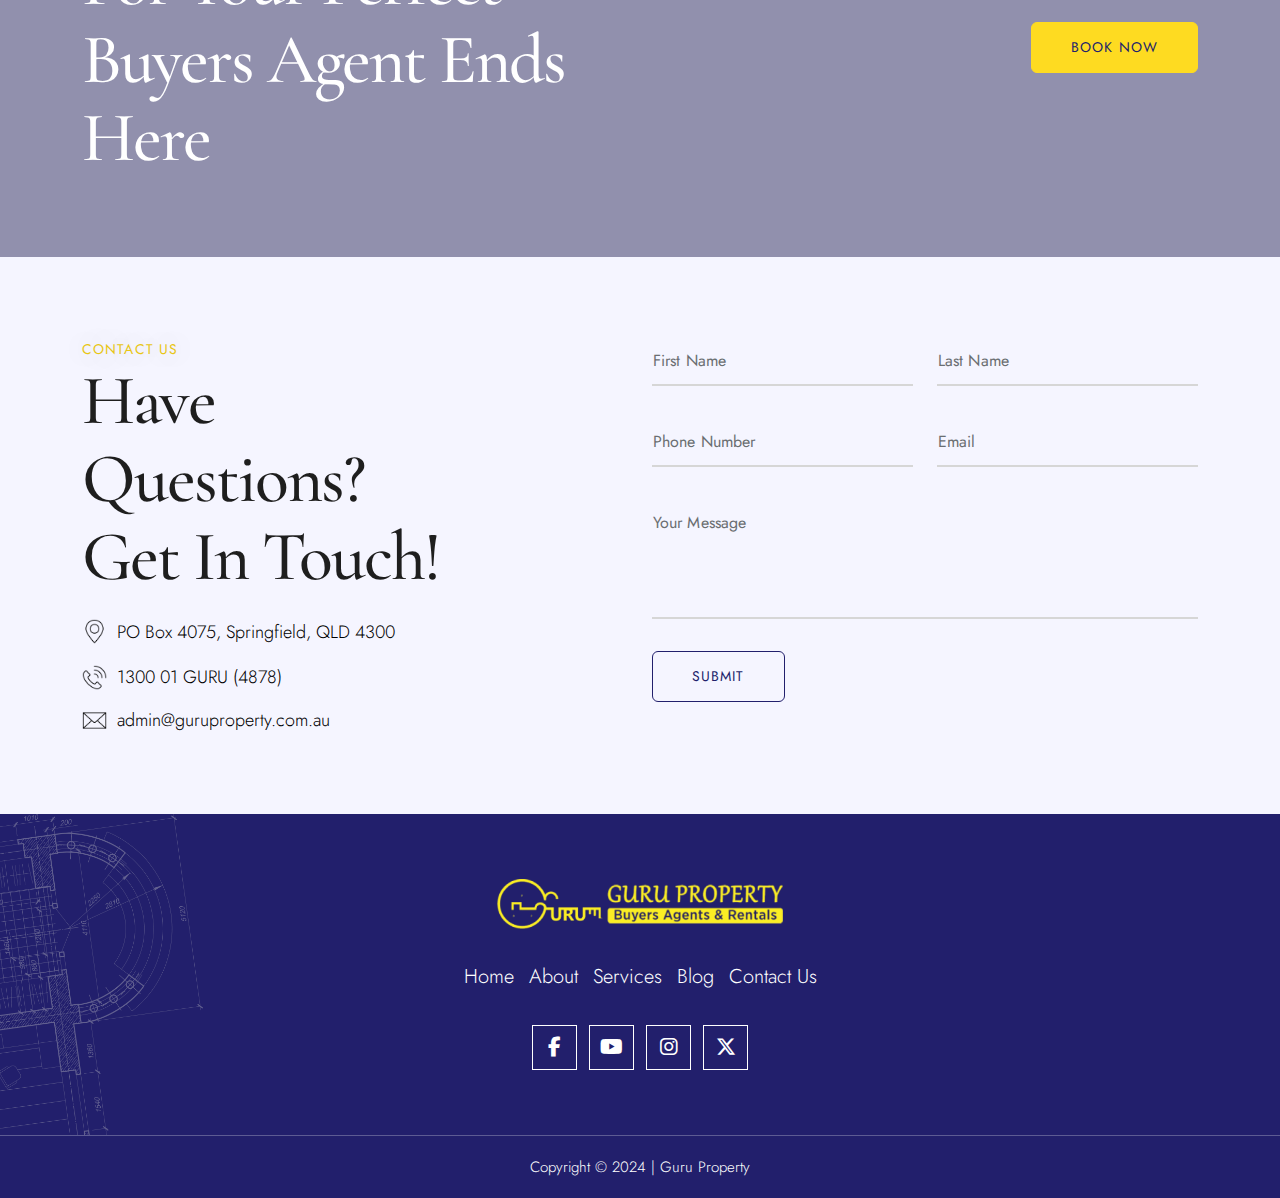
==== commit 4b229c6f: "cta old section" ====
--- a/index.html
+++ b/index.html
@@ -615,7 +615,7 @@
       </div>
     </div>
   </section> -->
-  <section class="asb19__agentCta asb19__bg--accent-light asb19__py">
+  <!-- <section class="asb19__agentCta asb19__bg--accent-light asb19__py">
     <div class="container">
       <div class="row align-items-center">
         <div class="col-lg-6">
@@ -638,7 +638,8 @@
         </div>
       </div>
     </div>
-  </section>
+  </section> -->
+
   <section class="asb19__testimonial asb19__py">
     <div class="container">
       <div class="row">
@@ -745,6 +746,25 @@
                 </div>
               </div>
               <div class="swiper-pagination"></div>
+            </div>
+          </div>
+        </div>
+      </div>
+    </div>
+  </section>
+  <section class="asb19__cta asb19__bg--colored overlay asb19__py" style="background-image: url('./assets/images/cta-bg.png');">
+    <div class="container">
+      <div class="row align-items-center">
+        <div class="col-lg-12">
+          <div class="asb19__main--widget d-flex justify-content-between align-items-center">
+            <div class="asb19__heading w-50 mb-0">
+              <h6>The Search</h6>
+              <h3>For Your Perfect Buyers Agent ends here</h3>
+            </div>
+            <div class="asb19__btn--wrap">
+              <a href="javascript:void(0)" class="asb19__btn asb19__btn--fill">
+                Book Now
+              </a>
             </div>
           </div>
         </div>
--- a/assets/css/custom.css
+++ b/assets/css/custom.css
@@ -1256,7 +1256,50 @@
   position: absolute;
   width: 100%;
   left: 0;
-  top: 50%;
-  transform: translateY(-50%);
-  z-index: 3;
-}+  bottom: 0;
+z-index: 3;
+display: flex;
+  align-items: center;
+}
+
+
+.breadcrumb {
+  justify-content: center;
+  margin-bottom: 0;
+}
+
+.breadcrumb-item {
+  font-size: 16px;
+  color: #fff;
+  font-weight: 500;
+}
+.breadcrumb-item.active {
+  color: var(--clr-white);
+}
+.breadcrumb-item a  {
+  color: #fff;
+}
+.breadcrumb-item + .breadcrumb-item::before {content: ".";
+  --bs-breadcrumb-divider-color: #fff;
+    font-size: 22px;
+    line-height: 12px;
+    font-weight: 600;
+}
+.asb19__inner-banner--content {
+  /*! height: 100%; */
+  display: flex;
+  flex-direction: column;
+  align-items: center;
+  justify-content: flex-end;
+  gap: 130px;
+}
+.asb19__inner-banner--breadcrumb {
+  width: 100%;
+  border-top: 1px solid #ffffff1f;
+  padding: 15px 0;
+}
+.asb19__inner-banner--heading h1 {
+  font-size: 60px;
+  font-weight: 500;
+}
+.asb19__inner-banner .asb19__bgImg img {height: 450px;}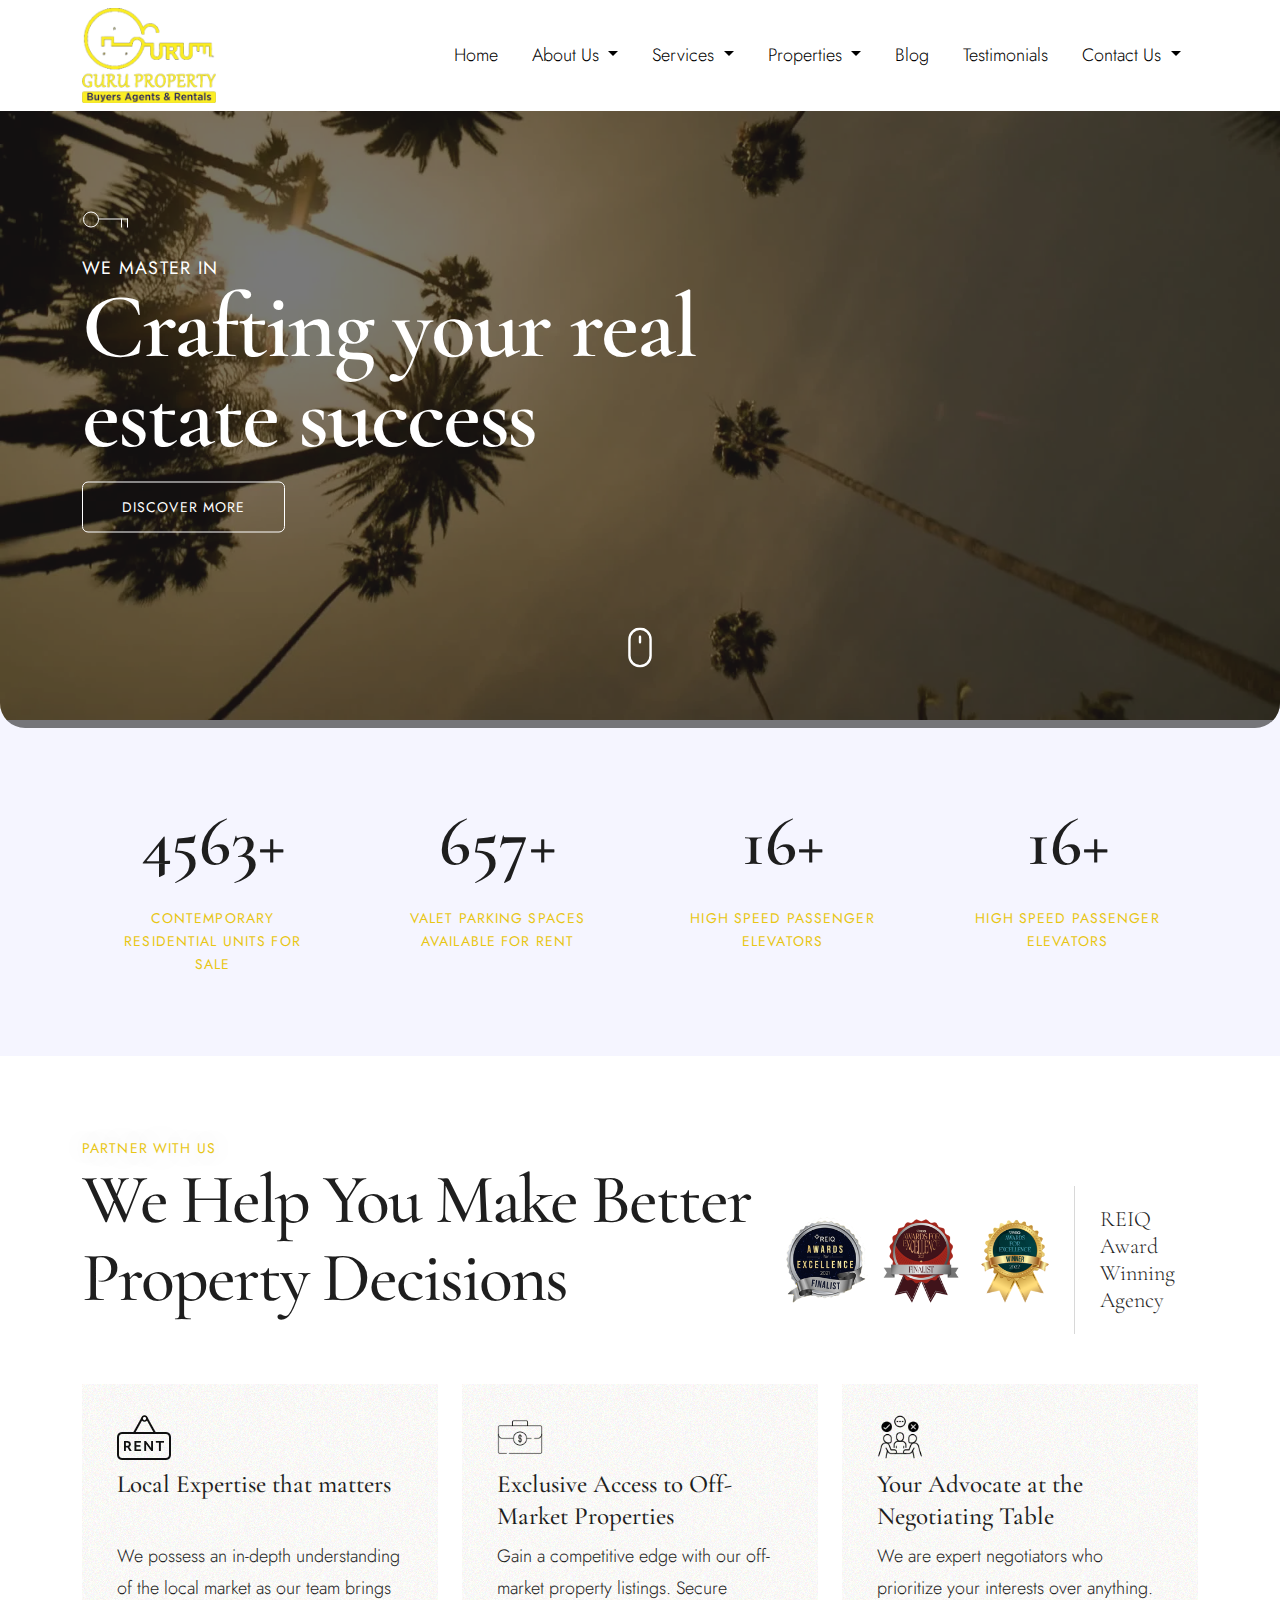
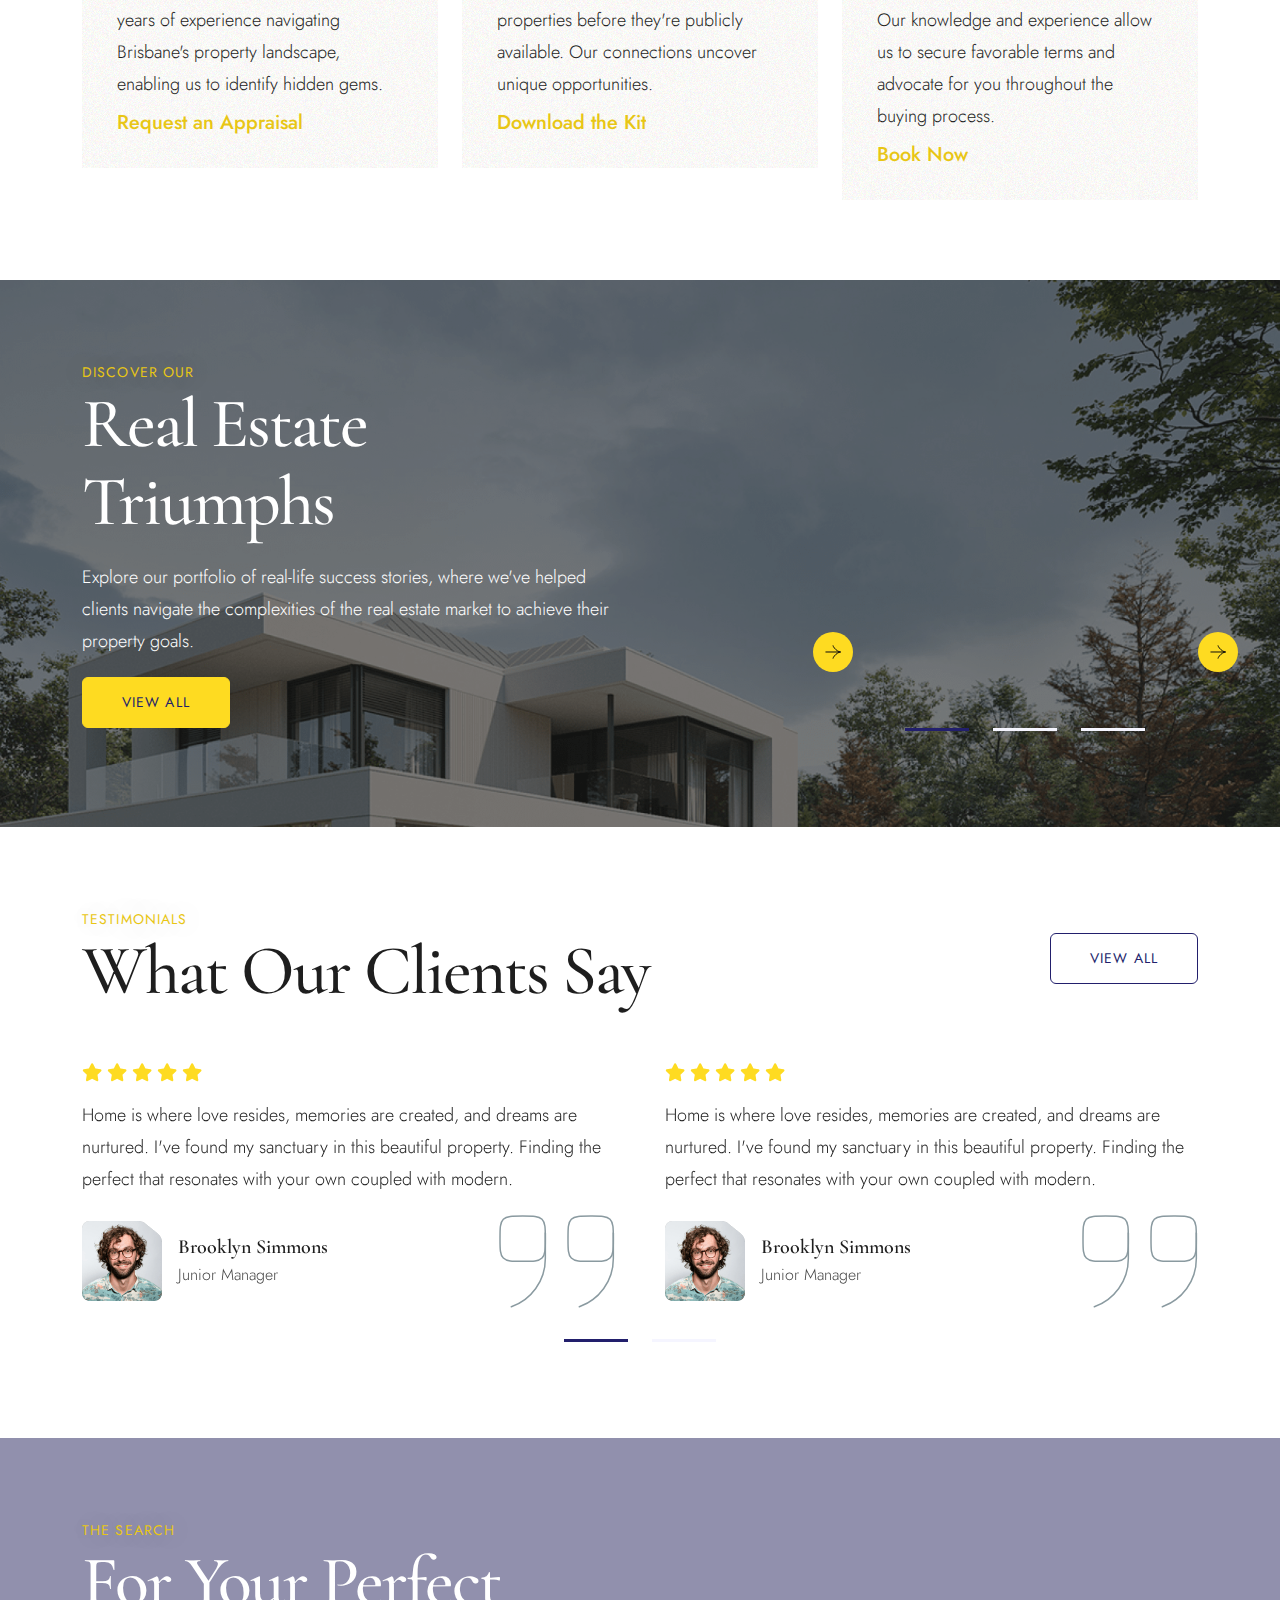
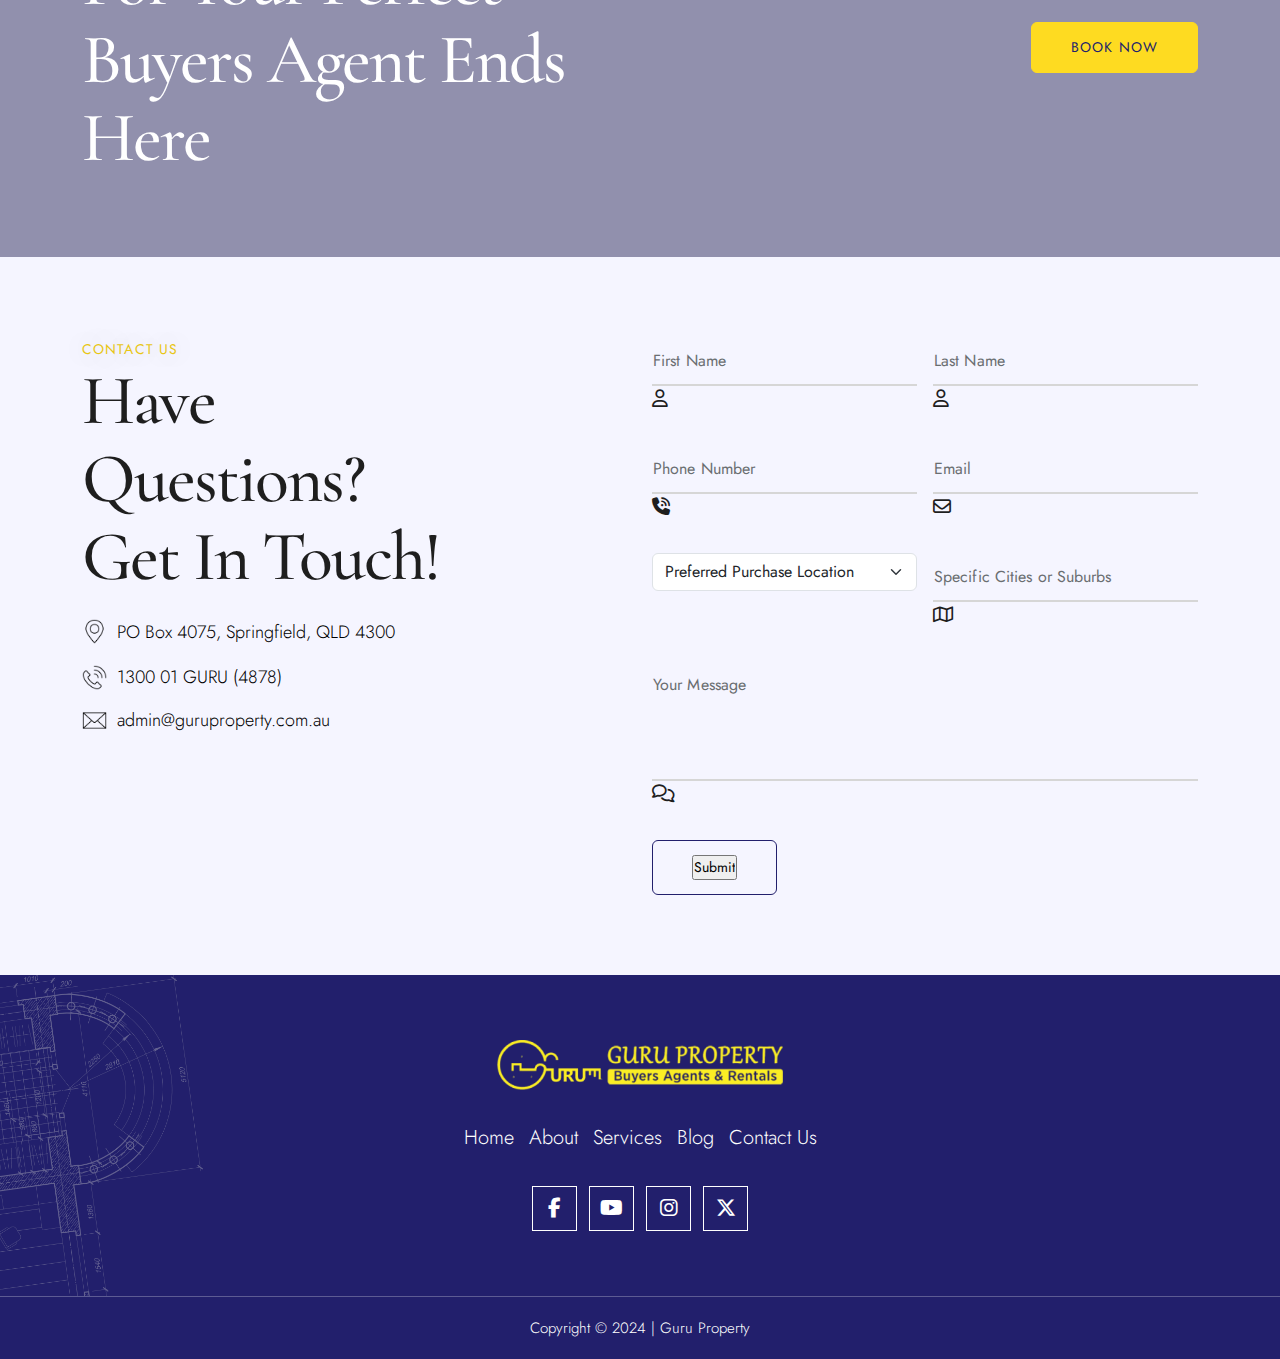
==== commit 88ddc739: "form part update" ====
--- a/index.html
+++ b/index.html
@@ -840,35 +840,56 @@
               <div class="col-lg-6">
                 <div class="asb19__form-widget">
                   <form>
-                    <div class="row">
+                    <div class="row gx-3">
                       <div class="col-md-6">
                         <div class="form-group">
                           <input type="text" class="form-control" placeholder="First Name">
+                          <span class="form-icon"><i class="fa-regular fa-user"></i></span>
                         </div>
                       </div>
                       <div class="col-md-6">
                         <div class="form-group">
                           <input type="text" class="form-control" placeholder="Last Name">
+                          <span class="form-icon"><i class="fa-regular fa-user"></i></span>
                         </div>
                       </div>
                       <div class="col-md-6">
                         <div class="form-group">
                           <input type="tel" class="form-control" placeholder="Phone Number">
+                          <span class="form-icon"><i class="fa-solid fa-phone-volume"></i></span>
                         </div>
                       </div>
                       <div class="col-md-6">
                         <div class="form-group">
                           <input type="email" class="form-control" placeholder="Email">
+                          <span class="form-icon"><i class="fa-regular fa-envelope"></i></span>
+                        </div>
+                      </div>
+                      <div class="col-md-6">
+                        <div class="form-group">
+                          <select class="form-select">
+                            <option selected>Preferred Purchase Location</option>
+                            <option value="">New Delhi</option>
+                            <option value="">Istanbul</option>
+                            <option value="">Jakarta</option>
+                          </select>
+                        </div>
+                      </div>
+                      <div class="col-md-6">
+                        <div class="form-group">
+                          <input type="text" class="form-control" placeholder="Specific Cities or Suburbs">
+                          <span class="form-icon"><i class="fa-regular fa-map"></i></span>
                         </div>
                       </div>
                       <div class="col-lg-12">
                         <div class="form-group">
                           <textarea class="form-control" placeholder="Your Message"></textarea>
+                          <span class="form-icon"><i class="fa-regular fa-comments"></i></span>
                         </div>
                       </div>
                       <div class="col-lg-12">
-                        <div class="form-group form-button">
-                          <input class="asb19__btn" type="button" value="Submit">
+                        <div class="form-group form-button asb19__btn">
+                          <input class="asb19__btn--submit" type="button" value="Submit">
                         </div>
                       </div>
                     </div>
--- a/assets/css/custom.css
+++ b/assets/css/custom.css
@@ -992,7 +992,7 @@
   position: relative;
   overflow: hidden;
 }
-.team-card-content {
+.asb19__agents--content {
   position: absolute;
   bottom: 24px;
   left: 24px;
@@ -1009,7 +1009,7 @@
   mask-image: url('https://raw.githubusercontent.com/agatha-sb/guruproperty/main/assets/images/team-shape1-2.png');
   mask-size: 100% 100%;
 }
-.asb19__agents--single:hover .team-card-content {
+.asb19__agents--single:hover .asb19__agents--content {
   top: 24px;
     mask-image: url('https://raw.githubusercontent.com/agatha-sb/guruproperty/main/assets/images/team-shape1.png');
   padding: 24px 25px;
@@ -1055,7 +1055,7 @@
   height: 16px;
   object-fit: contain;
 }
-.th-social {
+.asb19__agents--social {
   z-index: 1;
   border-radius: 0;
   transition: 0.4s;
@@ -1066,12 +1066,12 @@
   gap: 12px;
   transition: all 0.3s ease-in-out;
 }
-.asb19__agents--single:hover .th-social {
+.asb19__agents--single:hover .asb19__agents--social {
   opacity: 1;
   visibility: visible;
   transition: all 0.3s ease-in-out;
 }
-.th-social li a {
+.asb19__agents--social li a {
   display: inline-flex;
   width: 30px;
   height: 30px;
@@ -1083,7 +1083,7 @@
   color: var(--clr-white);
   transition: all 0.3s ease-in-out;
 }
-.th-social li a:hover {
+.asb19__agents--social li a:hover {
   background-color: var(--clr-white);
   color: var(--clr-black);
   transition: all 0.3s ease-in-out;
@@ -1302,4 +1302,82 @@
   font-size: 60px;
   font-weight: 500;
 }
-.asb19__inner-banner .asb19__bgImg img {height: 450px;}+.asb19__inner-banner .asb19__bgImg img {height: 450px;}
+
+
+
+.asb19__inner-contact--icon {
+  width: 70px;
+  height: 70px;
+  text-align: center;
+  background: #221f6c14;
+  border: 1px solid rgba(230, 230, 230, 0.2);
+  transition: all 0.3s ease-in-out;
+  display: inline-flex;
+  justify-content: center;
+  align-items: center;
+  border-radius: 6px;
+}
+
+.asb19__inner-contact--icon img {
+  height: 40px;
+  object-fit: contain;
+  transition: all 0.3s ease-in-out;
+}
+.asb19__inner-contact--single {
+  background: var(--clr-accent-tint);
+  border-radius: 8px;
+  display: flex;
+  gap: 16px;
+  border: 1px solid #ECECEC;
+  padding: 24px 24px 18px;
+  transition: all 0.3s ease-in-out;
+}
+
+.asb19__inner-contact--details h6 {
+  font-size: 25px;
+  font-weight: 500;
+  color: var(--clr-accent);
+  transition: all 0.3s ease-in-out;
+}
+.asb19__inner-contact--info > * {
+  font-size: 16px;
+  transition: all 0.3s ease-in-out;
+  color: var(--clr-black);
+}
+
+.asb19__inner-contact--single:hover {
+  background-color: var(--clr-accent);
+  border-color: #13113d;
+}
+.asb19__inner-contact--single:hover .asb19__inner-contact--icon img {
+  filter: invert(1);
+  transition: all 0.3s ease-in-out;
+}
+.asb19__inner-contact--single:hover .asb19__inner-contact--details h6, .asb19__inner-contact--single:hover .asb19__inner-contact--info > * {
+  color: var(--clr-white);
+    transition: all 0.3s ease-in-out;
+}
+
+
+.asb19__inner--form-left {
+  padding: 70px 40px;
+}
+.asb19__inner--form .asb19__form-widget {
+  background-color: var(--clr-white);
+  padding: 50px 45px 50px;
+}
+
+.asb19__map-widget {
+  height: 100%;
+}
+.asb19__map-widget iframe {
+  width: 100%;
+  height: 100%;
+}
+.form-group.form-button {
+  margin-bottom: 0;
+}
+.asb19__inner--form.overlay::before {
+  z-index: -1;
+}
--- a/assets/css/responsive.css
+++ b/assets/css/responsive.css
@@ -6,15 +6,14 @@
 	
 }
 
-@media (min-width: 1400px) and (max-width: 1500px){
-	
+@media (min-width: 1400px) and (max-width: 1500px) {
+
 }
+@media (min-width: 1300px) and (max-width: 1400px) {
 
-@media (min-width: 1300px) and (max-width: 1400px){
-	
 }
-@media (min-width: 1200px) and (max-width: 1300px){
-	
+@media (min-width: 1200px) and (max-width: 1300px) {
+
 }
 
 @media (min-width: 1024px) and (max-width: 1200px){
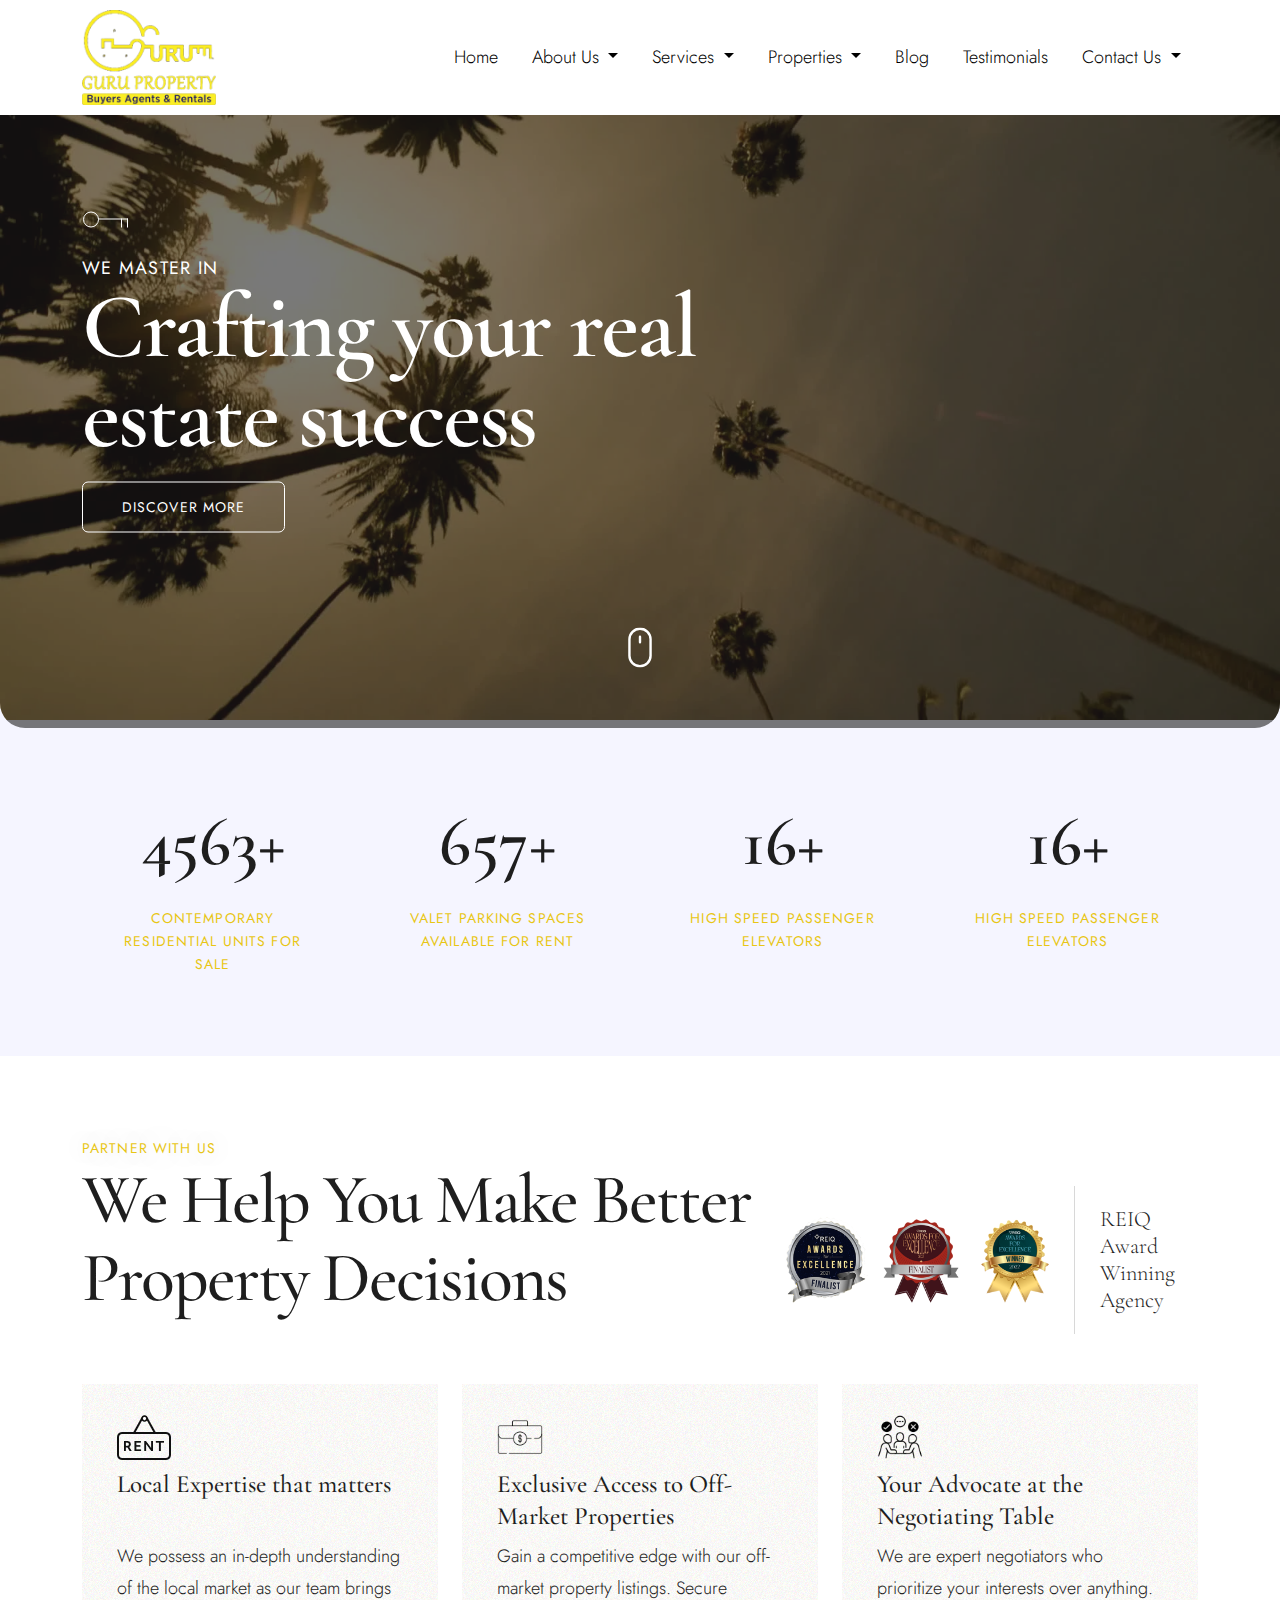
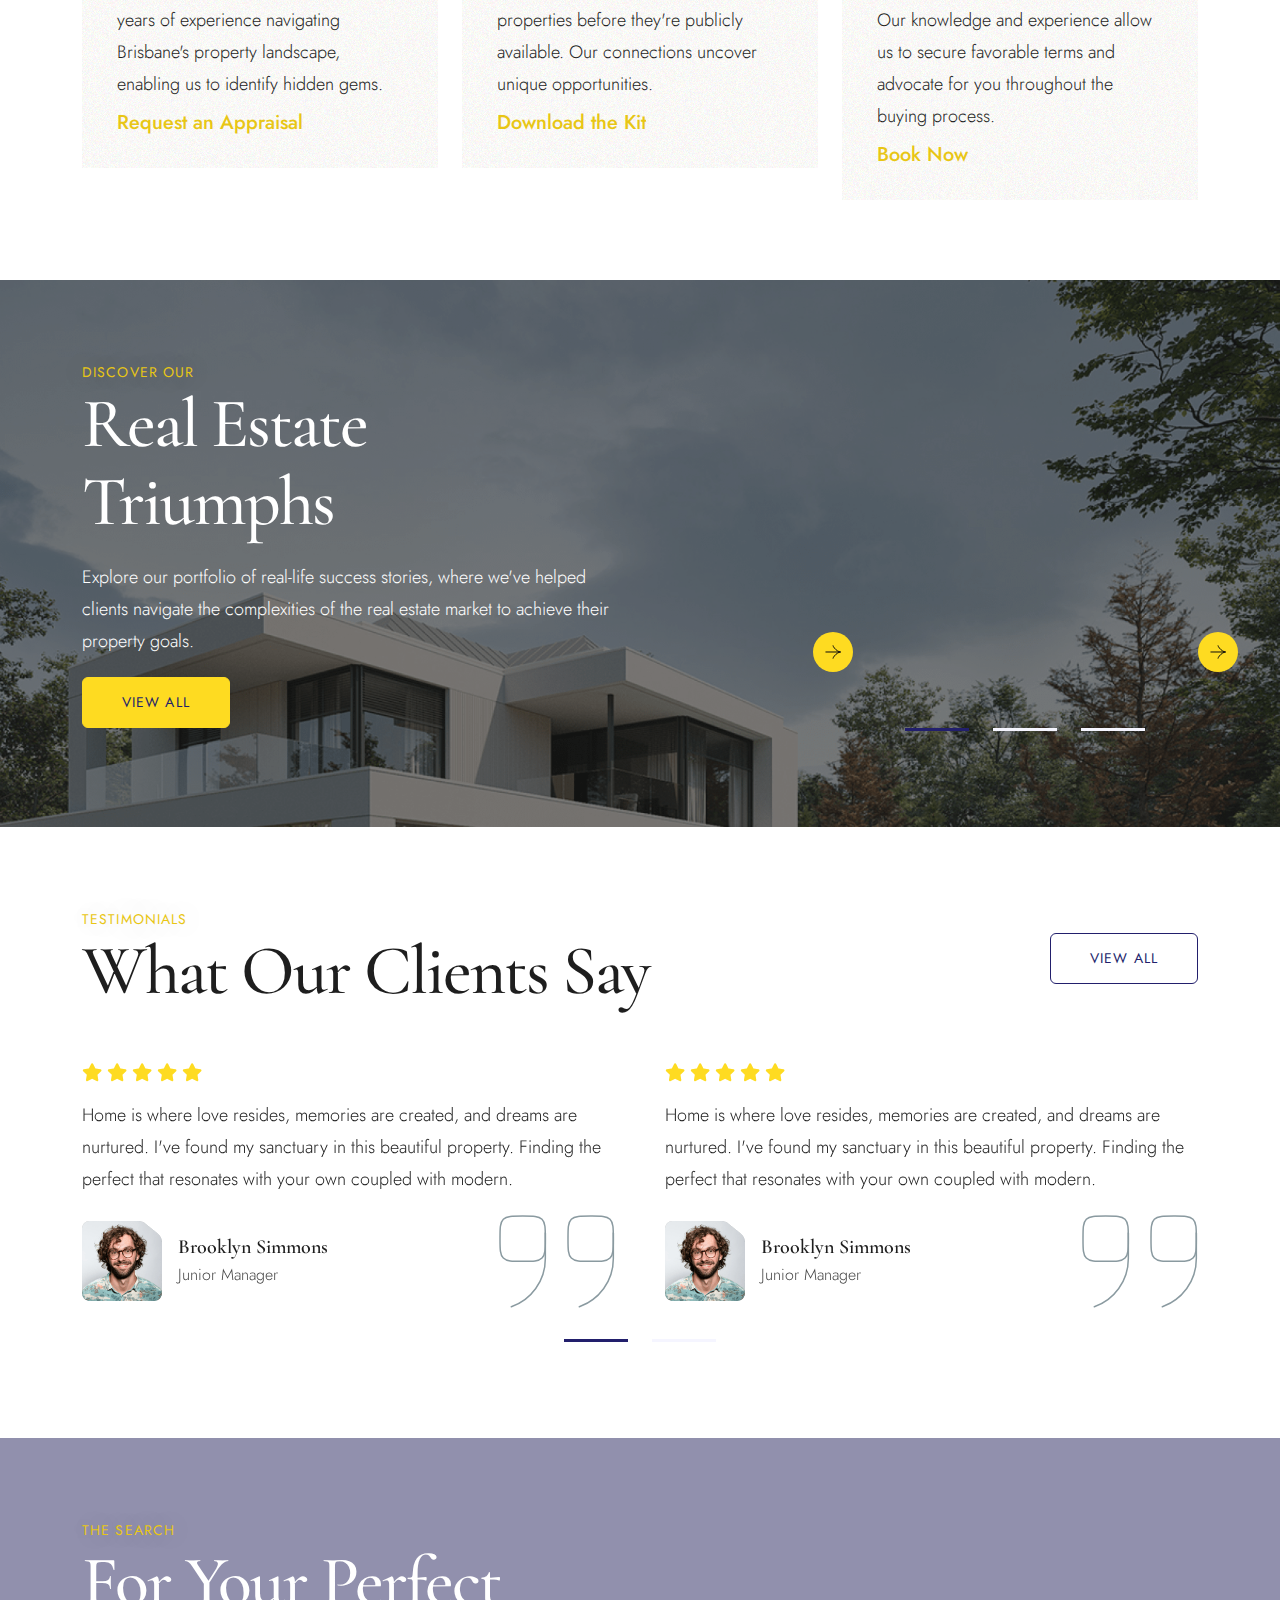
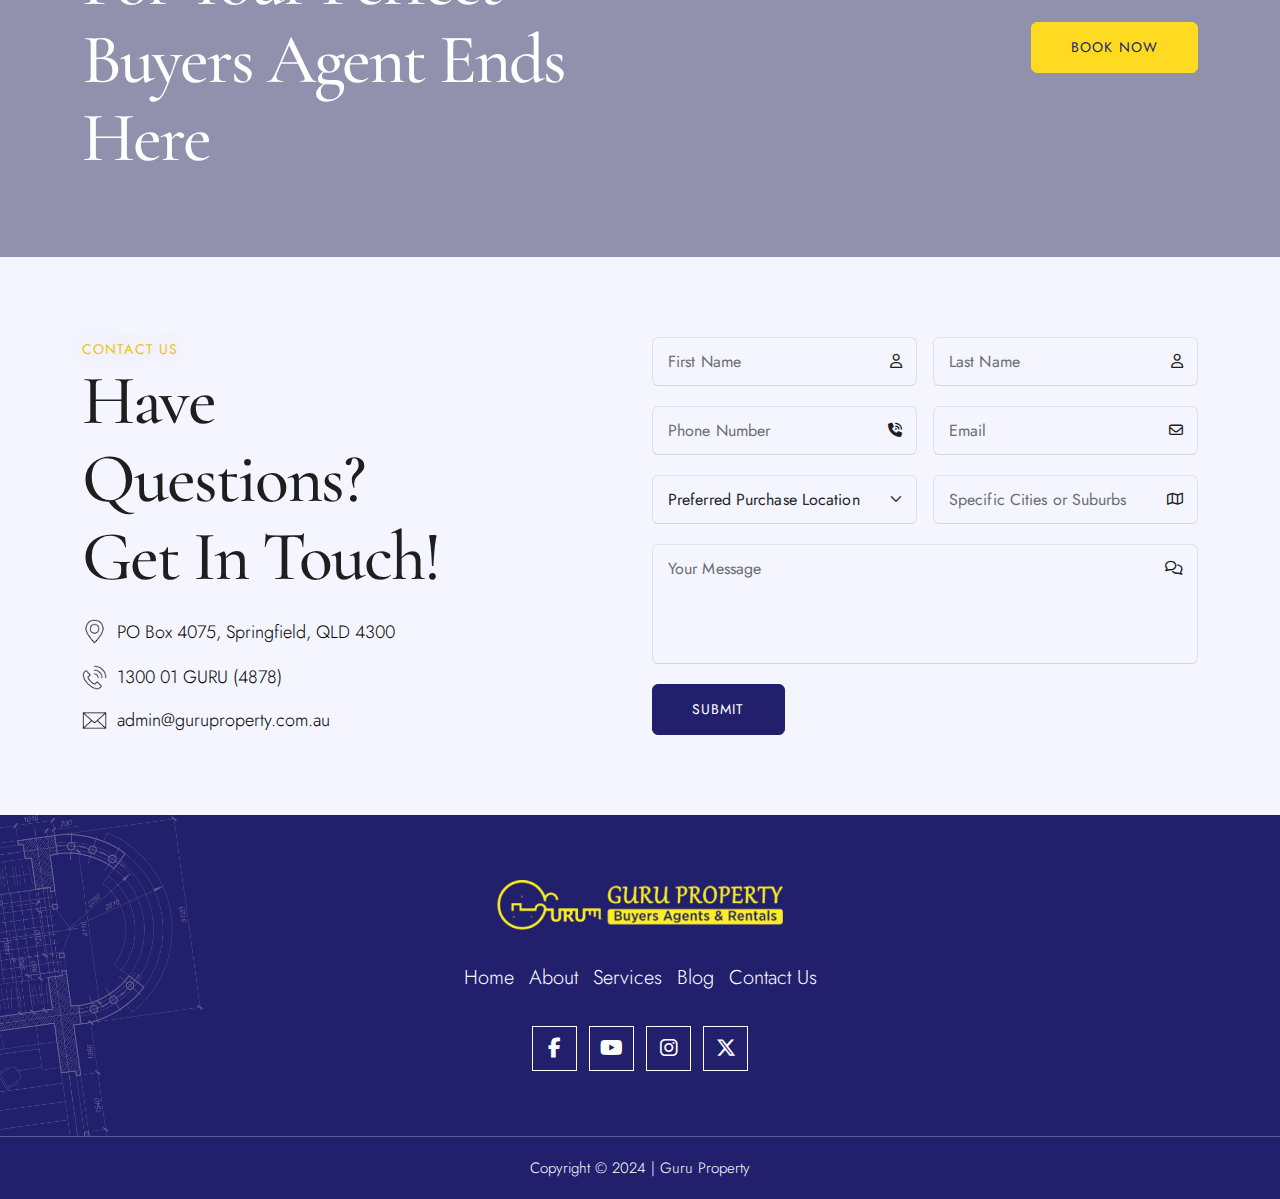
==== commit e60f5833: "refactored code" ====
--- a/index.html
+++ b/index.html
@@ -838,7 +838,7 @@
                 </div>
               </div>
               <div class="col-lg-6">
-                <div class="asb19__form-widget">
+                <div class="asb19__form--widget">
                   <form>
                     <div class="row gx-3">
                       <div class="col-md-6">
--- a/assets/css/custom.css
+++ b/assets/css/custom.css
@@ -177,6 +177,7 @@
   position: relative;
   border: 1px solid var(--clr-accent);
   transition: all 0.3s ease-in-out;
+  z-index: 1;
   overflow: hidden;
 }
 .asb19__btn:hover {
@@ -196,7 +197,6 @@
   background-color: var(--clr-white);
   color: var(--clr-black);
 }
-
 .asb19__btn--fill {
   background-color: var(--clr-yellow);
   border-color: var(--clr-yellow);
@@ -215,10 +215,16 @@
   top: 0;
   left: -100px;
   opacity: 0.4;
+  z-index: -1;
 }
 .asb19__btn:hover::before {
   -webkit-animation: imgShine 1.5s ease-out infinite;
   animation: imgShine 1.5s ease-out infinite;
+}
+.asb19__btn--fill::before, .asb19__btn--white::before {
+  background-image: -webkit-linear-gradient(330deg, rgba(108, 108, 108, 0) 30%, rgba(108, 108, 108, 0.5), rgba(108, 108, 108, 0) 70%);
+  background-image: linear-gradient(120deg, rgba(108, 108, 108, 0) 30%, rgba(108, 108, 108, 0.5), rgba(108, 108, 108, 0) 70%);
+  opacity: 0.2;
 }
 .asb19__btn--link {
   padding: 0;
@@ -242,10 +248,41 @@
   bottom: 0;
   left: 0;
   transition: all 0.5s ease-in-out;
+  top: unset;
+  opacity: 1;
 }
 .asb19__btn--link:hover::before {
   width: 100%;
   transition: all 0.5s ease-in-out;
+}
+.asb19__btn--submit {
+  color: var(--clr-white);
+  text-transform: uppercase;
+  font-family: var(--ff-body);
+  font-weight: 400;
+  font-size: 14px;
+  letter-spacing: 1.1px;
+  background: transparent;
+  border: none;
+  width: 100%;
+  padding: 14px 39px;
+}
+.icon-btn {
+  display: inline-flex;
+  width: 40px;
+  height: 40px;
+  background-color: var(--clr-yellow);
+  text-align: center;
+  border-radius: 50%;
+  transition: all 0.3s ease-in-out;
+  position: relative;
+  justify-content: center;
+  align-items: center;
+}
+.icon-btn img {
+  width: 16px;
+  height: 16px;
+  object-fit: contain;
 }
 .asb19__main--widget > :not(:last-child) {
   margin-bottom: 20px;
@@ -275,6 +312,11 @@
   letter-spacing: 1.12px;
   color: var(--clr-yellow-shade);
   text-shadow: 0px 0px 30px rgba(119, 119, 119, 0.31);
+}
+.asb19__content--widget h5 {
+  font-size: 30px;
+  font-weight: 500;
+  line-height: 44px;
 }
 .asb19__desc > :not(:last-child) {
   margin-bottom: 16px;
@@ -338,7 +380,108 @@
     left: 125%;
   }
 }
-
+@keyframes jump {
+	0% {
+		transform: translatey(0%);
+	}
+	50% {
+		transform: translatey(-10%);
+	}
+	100% {
+		transform: translatey(0px);
+	}
+}
+@keyframes jump-reverse {
+	0% {
+		transform: translatey(0%);
+	}
+	50% {
+		transform: translatey(10%);
+	}
+	100% {
+		transform: translatey(0px);
+	}
+}
+.jump {
+	-webkit-animation: jump 7s linear infinite;
+	animation: jump 7s linear infinite;
+}
+.jump-reverse {
+	-webkit-animation: jump-reverse 7s linear infinite;
+	animation: jump-reverse 7s linear infinite;
+}
+@-webkit-keyframes pulse_pseudo {
+  0% {
+    opacity: 1;
+    transform: translate(-50%, -50%) scale(1);
+  }
+  100% {
+    opacity: 0;
+    transform: translate(-50%, -50%) scale(2.25);
+  }
+}
+@keyframes pulse_pseudo {
+  0% {
+    opacity: 1;
+    transform: translate(-50%, -50%) scale(1);
+  }
+  100% {
+    opacity: 0;
+    transform: translate(-50%, -50%) scale(2.25);
+  }
+}
+@-webkit-keyframes pulse_shadow {
+  0% {
+    box-shadow: 0px 0px 0px 0px rgba(34, 31, 108, 0.25);
+  }
+  100% {
+    box-shadow: 0px 0px 3px 30px rgba(34, 31, 108, 0);
+  }
+}
+@keyframes pulse_shadow {
+  0% {
+    box-shadow: 0px 0px 0px 0px rgba(34, 31, 108, 0.25);
+  }
+  100% {
+    box-shadow: 0px 0px 3px 30px rgba(34, 31, 108, 0);
+  }
+}
+.pulse-shadow {
+  -webkit-animation: pulse_shadow 2s ease-in-out infinite;
+  animation: pulse_shadow 2s ease-in-out infinite;
+}
+.menu-sticky {
+-webkit-animation: menu-sticky 1s ease-in-out;
+animation: menu-sticky 1s ease-in-out;
+}
+@-webkit-keyframes menu-sticky {
+0% {
+  margin-top:-120px;
+  opacity:0;
+}
+50% {
+  margin-top:-64px;
+  opacity:0;
+}
+100% {
+  margin-top:0;
+  opacity:1;
+}
+}
+@keyframes menu-sticky {
+0% {
+  margin-top:-120px;
+  opacity:0;
+}
+50% {
+  margin-top:-64px;
+  opacity:0;
+}
+100% {
+  margin-top:0;
+  opacity:1;
+}
+}
 /** =+=+=+=+=+=+=+=+=+=+=+=+=+=+=+=+=+=+=+=+=+ HOMEPAGE START =+=+=+=+=+=+=+=+=+=+=+=+=+=+=+=+=+=+=+=+=+ */
 /** ----------------------------
 *      Section: Header Start
@@ -357,6 +500,18 @@
   background-color: var(--clr-white);
   transition: all 0.3s ease-in-out;
 }
+.asb19__header.fixed__header {
+  position: fixed!important;
+  width: 100%;
+  top: 0;
+  left: 0;
+  z-index: 999;
+  background-color: var(--clr-white);
+  -webkit-box-shadow: 0 13px 35px -12px rgba(35,35,35,.15);
+  box-shadow: 0 13px 35px -12px rgba(35,35,35,.15);
+  -webkit-animation: menu-sticky 1s ease-in-out;
+  animation: menu-sticky 1s ease-in-out;
+}
 .asb19__header--nav .navbar-brand {
   padding: 0;
   margin: 0;
@@ -364,15 +519,21 @@
 .asb19__header--nav .navbar-brand img {
   height: 95px;
   object-fit: contain;
+  transition: all 0.3s ease-in-out;
+}
+.asb19__header.fixed__header .asb19__header--nav .navbar-brand img {
+  height: 70px;
+  transition: all 0.3s ease-in-out;
 }
 .asb19__header--nav .nav-link {
   --bs-nav-link-color: #fff;
   --bs-nav-link-font-size: 18px;
   --bs-nav-link-font-weight: 300;
 }
-.asb19__header:hover .asb19__header--nav .nav-link {
+.asb19__header:hover .asb19__header--nav .nav-link, .asb19__header.fixed__header .asb19__header--nav .nav-link {
   --bs-nav-link-color: var(--clr-black);
 }
+
 /** ----------------------------
 *      Section: Header End
 **  --------------------------*/
@@ -493,11 +654,6 @@
 .asb19__quick-nav--content {
   margin-top: 50px;
 }
-.asb19__content--widget h5 {
-  font-size: 30px;
-  font-weight: 500;
-  line-height: 44px;
-}
 .asb19__quick-nav--single > :not(:last-child) {
   margin-bottom: 8px;
 }
@@ -524,8 +680,6 @@
 /** ----------------------------
 *      Section: Counter Start
 **  --------------------------*/
-
-
 .asb19__counter--num {
   font-size: 69px;
   font-family: var(--ff-primary);
@@ -605,9 +759,9 @@
 /** ----------------------------
 *      Section: Suburb Start
 **  --------------------------*/
-.asb19__suburb {
+/* .asb19__suburb {
   background-color: var(--clr-accent-tint);
-}
+} */
 .asb19__suburb--wrap {
   margin-top: 34px;
 }
@@ -649,7 +803,6 @@
 .asb19__blog--wrap {
   margin-top: 50px;
 }
-
 .asb19__blog--category li a {
   font-size: 14px;
   text-transform: uppercase;
@@ -897,7 +1050,9 @@
 /** ----------------------------
 *      Section: Agents End
 **  --------------------------*/
-
+/** ----------------------------
+*      Section: CTA Start
+**  --------------------------*/
 .asb19__cta {
   background-attachment: fixed;
   background-repeat: no-repeat;
@@ -905,7 +1060,12 @@
   background-position: center center;
 }
 .asb19__cta.overlay::before {background-color: rgba(18, 16, 68, 0.61);}
-
+/** ----------------------------
+*      Section: CTA End
+**  --------------------------*/
+/** ----------------------------
+*      Section: Client Start
+**  --------------------------*/
 .asb19__client ul {
   display: flex;
   justify-content: space-between;
@@ -919,45 +1079,58 @@
   opacity: 1;
   transition: all 0.3s ease-in-out;
 }
+/** ----------------------------
+*      Section: Client End
+**  --------------------------*/
 
 /** ----------------------------
 *      Section: Git Start
 **  --------------------------*/
-.asb19__git {
-  background-color: var(--clr-accent-tint);
-}
-/* .asb19__git--wrap {
-  padding-top: 80px;
-} */
-
-.asb19__form-widget .form-control {
-  padding: 13px 0px 13px 1px;
-  /*! height: 48px; */
+.asb19__form--widget .form-control, .asb19__form--widget .form-select {
+  padding: 13px 15px 13px 15px;
   font-size: 16px;
   line-height: 21px;
   letter-spacing: 0.1px;
   font-weight: 400;
   font-family: var(--ff-body);
   background-color: transparent;
-  border: none;
-  border-bottom: 2px solid rgb(214, 214, 214);
-  border-radius: 0;
+  border-bottom: 1px solid rgb(214, 214, 214);
   transition: all 0.5s ease-in-out;
-}
-.asb19__form-widget .form-control::placeholder {
+  border-radius: 6px;
+}
+.asb19__form--widget .form-control + .form-icon, .asb19__form--widget .form-select + .form-icon {
+  position: absolute;
+  right: 15px;
+  top: 14px;
+  font-size: 14px;
+  z-index: 0;
+}
+.asb19__form--widget .form-control::placeholder {
   color: rgb(106, 110, 113);
-  /*! opacity: 1; */
-}
-.asb19__form-widget .form-control:hover {
+}
+.asb19__form--widget .form-control:hover {
   border-color: var(--clr-accent);
   transition: all 0.5s ease-in-out;
 }
-.asb19__form-widget .form-group {
-  margin-bottom: 32px;
-}
-.asb19__form-widget textarea.form-control {
+.asb19__form--widget .form-group {
+  margin-bottom: 20px;
+  position: relative;
+}
+.asb19__form--widget textarea.form-control {
   min-height: 120px;
   resize: none;
+}
+.asb19__form--widget .form-group.form-button {
+  margin-bottom: 0;
+}
+.asb19__form--widget .form-button.asb19__btn {
+  padding: 0;
+  background-color: var(--clr-accent);
+  border-color: var(--clr-accent);
+  color: var(--clr-white) !important;
+}
+.asb19__form--widget .asb19__heading {
+  margin-bottom: 25px;
 }
 .asb19__git--wrap .asb19__heading {
   width: 70%;
@@ -980,6 +1153,13 @@
 }
 .asb19__contact--info ul li + li {
   margin-top: 16px;
+}
+.asb19__git--img {
+  height: 100%;
+}
+.asb19__git--img img {
+  height: 100%;
+  object-fit: cover;
 }
 /** ----------------------------
 *      Section: Git End
@@ -1017,8 +1197,8 @@
 }
 .media {
   display: flex;
-justify-content: space-between;
-align-items: center;
+  justify-content: space-between;
+  align-items: center;
   margin-bottom: auto;
   width: 100%;
   text-align: start;
@@ -1037,23 +1217,6 @@
   font-weight: 400;
   display: block;
   color: var(--clr-white);
-}
-.icon-btn {
-  display: inline-flex;
-  width: 40px;
-  height: 40px;
-  background-color: var(--clr-yellow);
-  text-align: center;
-  border-radius: 50%;
-  transition: all 0.3s ease-in-out;
-  position: relative;
-  justify-content: center;
-  align-items: center;
-}
-.icon-btn img {
-  width: 16px;
-  height: 16px;
-  object-fit: contain;
 }
 .asb19__agents--social {
   z-index: 1;
@@ -1111,6 +1274,9 @@
 /** ----------------------------
 *      Section: Agents End
 **  --------------------------*/
+/** ----------------------------
+*      Section: Test Start
+**  --------------------------*/
 .asb19__testimonial--info {
   display: flex;
   align-items: center;
@@ -1147,7 +1313,9 @@
 .asb19__testimonial--wrap {
   padding-top: 50px;
 }
-
+/** ----------------------------
+*      Section: Test End
+**  --------------------------*/
 /** ----------------------------
 *      Section: Footer Start
 **  --------------------------*/
@@ -1246,23 +1414,26 @@
 **  --------------------------*/
 /** =+=+=+=+=+=+=+=+=+=+=+=+=+=+=+=+=+=+=+=+=+ HOMEPAGE END =+=+=+=+=+=+=+=+=+=+=+=+=+=+=+=+=+=+=+=+=+ */
 
+/** =+=+=+=+=+=+=+=+=+=+=+=+=+=+=+=+=+=+=+=+=+ INNER PAGES START =+=+=+=+=+=+=+=+=+=+=+=+=+=+=+=+=+=+=+=+=+ */
+/** ----------------------------
+*  Section: Inner Banner Start
+**  --------------------------*/
 .asb19__inner-banner .asb19__bgImg {
   position: relative;
 }
-.asb19__inner-banner .asb19__bgImg.overlay::before {background-color: rgb(27, 27, 27);
-  opacity: 0.1;
+.asb19__inner-banner .asb19__bgImg.overlay::before {
+  background-color: rgb(27, 27, 27);
+  opacity: 0.3;
 }
 .asb19__inner-banner--wrap {
   position: absolute;
   width: 100%;
   left: 0;
   bottom: 0;
-z-index: 3;
-display: flex;
-  align-items: center;
-}
-
-
+  z-index: 3;
+  display: flex;
+  align-items: center;
+}
 .breadcrumb {
   justify-content: center;
   margin-bottom: 0;
@@ -1302,10 +1473,13 @@
   font-size: 60px;
   font-weight: 500;
 }
-.asb19__inner-banner .asb19__bgImg img {height: 450px;}
-
-
-
+/* .asb19__inner-banner .asb19__bgImg img {height: 450px;} */
+/** ----------------------------
+*  Section: Inner Banner End
+**  --------------------------*/
+/** ----------------------------
+*  Section: Contact Info Start
+**  --------------------------*/
 .asb19__inner-contact--icon {
   width: 70px;
   height: 70px;
@@ -1356,28 +1530,567 @@
 }
 .asb19__inner-contact--single:hover .asb19__inner-contact--details h6, .asb19__inner-contact--single:hover .asb19__inner-contact--info > * {
   color: var(--clr-white);
-    transition: all 0.3s ease-in-out;
-}
-
-
+  transition: all 0.3s ease-in-out;
+}
+/** ----------------------------
+*  Section: Contact Info End
+**  --------------------------*/
+/** ----------------------------
+*  Section: Contact Form Start
+**  --------------------------*/
 .asb19__inner--form-left {
   padding: 70px 40px;
 }
-.asb19__inner--form .asb19__form-widget {
+.asb19__inner--form .asb19__form--widget {
   background-color: var(--clr-white);
   padding: 50px 45px 50px;
-}
-
+  border-radius: 16px;
+}
+.asb19__inner--form.overlay::before {
+  z-index: -1;
+  opacity: 0.3;
+}
+/** ----------------------------
+*  Section: Contact Form End
+**  --------------------------*/
+/** ----------------------------
+*      Section: Map Start
+**  --------------------------*/
 .asb19__map-widget {
   height: 100%;
 }
 .asb19__map-widget iframe {
   width: 100%;
   height: 100%;
-}
-.form-group.form-button {
+  filter: brightness( 95% ) contrast( 116% ) saturate( 0% ) blur( 0px ) hue-rotate( 0deg );
+}
+/** ----------------------------
+*      Section: Map End
+**  --------------------------*/
+/** ----------------------------
+*      Section: Choose Start
+**  --------------------------*/
+.asb19__inner-choose--wrap {
+  margin-top: 50px;
+}
+.asb19__inner-choose--single .asb19__inner-choose--icon {
+  width: 70px;
+  height: 70px;
+  text-align: center;
+  border: 1px solid rgba(0, 0, 0, 0.12);
+  transition: all 0.3s ease-in-out;
+  display: inline-flex;
+  justify-content: center;
+  align-items: center;
+  border-radius: 6px;
+}
+.asb19__inner-choose--single .asb19__inner-choose--icon img {
+  transform: scaleX(1);
+  transition: all 0.3s ease-in-out;
+}
+.asb19__inner-choose--single:hover .asb19__inner-choose--icon {
+  background-color: var(--clr-accent-tint);
+  transition: all 0.3s ease-in-out;
+}
+.asb19__inner-choose--single:hover .asb19__inner-choose--icon img {
+  transform: scaleX(-1);
+  transition: all 0.3s ease-in-out;
+}
+.asb19__inner-choose--title {
+  margin: 17px 0 15px;
+  display: block;
+}
+.asb19__inner-choose--title h3 {
+  font-size: 30px;
+  line-height: 34px;
+  font-weight: 500;
+  color: var(--clr-black);
+}
+.asb19__inner-choose--img {
+  margin-top: 35px;
+}
+/** ----------------------------
+*      Section: Choose End
+**  --------------------------*/
+/** ----------------------------
+*    Section: Teams Page Start
+**  --------------------------*/
+.asb19__agents--singleV2 .asb19__agents--content {
+  position: relative;
+  bottom: unset;
+  left: unset;
+  right: unset;
+  background-color: var(--clr-accent-tint);
+  mask-image: unset;
+  mask: unset;
+  top: unset;
+}
+.asb19__agents--singleV2:hover .asb19__agents--content {
+  mask: unset;
+  top: unset;
+  padding: 18px 25px;
+}
+.asb19__agents--singleV2 .media-left .title h3 {
+  color: var(--clr-accent);
+}
+.asb19__agents--singleV2 .team-desig.desig {
+  color: #6f6f6f;
+}
+
+.asb19__agents--singleV2 .asb19__agents--img-wrap {
+  position: relative;
+  /* background-color: var(--clr-accent-tint); */
+}
+.asb19__agents--singleV2 .asb19__agents--img-wrap::before {
+  position: absolute;
+  content: '';
+  bottom: 0;
+  left: 0;
+  width: 100%;
+  height: 100px;
+  background-color: var(--clr-accent-tint);
+  z-index: -1;
+}
+.asb19__agents--singleV2 .asb19__agents--img-wrap:has(.asb19__agents--social-wrap)::after {
+  content: '';
+  position: absolute;
+  inset: 0;
+  background: rgba(24, 22, 75, 0.612);
+  -webkit-backdrop-filter: blur(5px);
+  backdrop-filter: blur(5px);
+  opacity: 0;
+  -webkit-transition: 0.4s;
+  transition: 0.4s;
+  mask-image: url('https://raw.githubusercontent.com/agatha-sb/guruproperty/main/assets/images/agents-shape.png');
+}
+.asb19__agents--singleV2:hover .asb19__agents--img-wrap::after {
+  opacity: 1;
+}
+.asb19__agents--singleV2 .asb19__agents--social-wrap {
+  position: absolute;
+  left: 50%;
+  top: 50%;
+  -webkit-transform: translate(-50%, -50%) scale(0);
+  -ms-transform: translate(-50%, -50%) scale(0);
+  transform: translate(-50%, -50%) scale(0);
+  z-index: 1;
+  opacity: 0;
+  visibility: hidden;
+  text-align: center;
+  -webkit-transition: 0.4s;
+  transition: 0.4s;
+}
+.asb19__agents--singleV2:hover .asb19__agents--social-wrap {
+  -webkit-transform: translate(-50%, -50%) scale(1);
+  -ms-transform: translate(-50%, -50%) scale(1);
+  transform: translate(-50%, -50%) scale(1);
+  opacity: 1;
+  visibility: visible;
+}
+.asb19__agents--singleV2 .asb19__agents--social {margin-bottom: 15px;}
+.asb19__agents--singleV2 .asb19__agents--content {
+  border-radius: 0 0 25px 25px;
+}
+/** ----------------------------
+*    Section: Teams Page End
+**  --------------------------*/
+/** ----------------------------
+*  Section: Team Details Start
+**  --------------------------*/
+.asb19__agents-details--left {
+  position: sticky;
+  top: 60px;
+}
+.asb19__agents--singleV3 .asb19__agents--social {
+  margin: 0 0 0;
+  opacity: 1;
+  visibility: visible;
+}
+.asb19__agents--singleV3 .asb19__agents--social li a {
+  border-color: var(--clr-accent);
+  color: var(--clr-accent);
+}
+.asb19__agents-details--right > :not(:last-child) {
+  margin-bottom: 32px;
+}
+.asb19__agents-details--list ul {
+  display: flex;
+  flex-wrap: wrap;
+  gap: 8px 0;
+}
+.asb19__agents-details--list ul li {
+  flex: 0 0 auto;
+  width: 50%;
+}
+.asb19__agents--singleV3 .asb19__btn--wrap {
+  margin-top: 20px;
+}
+/** ----------------------------
+*  Section: Team Details End
+**  --------------------------*/
+/** ----------------------------
+*     Section: Process Start
+**  --------------------------*/
+.asb19__process-feat--wrap {
+  display: flex;
+}
+.asb19__process-feat--single {
+  flex: 0 0 auto;
+  width: 25%;
+  padding: 0 25px;
+  text-align: center;
+  position: relative;
+}
+.asb19__process-feat--desc {
+  background: rgba(230, 230, 239, 0.767);
+  -webkit-backdrop-filter: blur(5px);
+  backdrop-filter: blur(5px);
+  border-radius: 0px;
+  padding: 18px 25px;
+  display: flex;
+  flex-direction: column;
+  transition: all 0.3s ease-in-out;
+  margin-top: 15px;
+}
+.asb19__process-feat--icon img {
+  height: 40px;
+  object-fit: contain;
+  margin: 0 auto;
+}
+.asb19__process-feat--icon {
+  display: inherit;
+  width: 70px;
+  height: 70px;
+  text-align: center;
+  border: 1px solid rgba(0, 0, 0, 0.12);
+  transition: all 0.3s ease-in-out;
+  display: inline-flex;
+  justify-content: center;
+  align-items: center;
+  border-radius: 6px;
+}
+.asb19__process-feat--desc p {
+  font-size: 20px;
+  font-weight: 500;
+  color: var(--clr-black);
+  font-family: var(--ff-body);
+}
+.asb19__process-feat--single:not(:last-child):before {
+  position: absolute;
+  content: '';
+  width: 50px;
+  height: 2px;
+  background-color: #f1f1f6;
+  bottom: 30px;
+  right: -25px;
+  z-index: -1;
+}
+.asb19__process--wrap {
+  margin-top: 50px;
+  padding-top: 50px;
+  border-top: 1px solid #e2e2e2;
+}
+.asb19__process--list ol li + li {
+  margin-top: 8px;
+  font-size: 18px;
+}
+.asb19__process--list ol {
+  list-style-type: decimal-leading-zero;
+  padding-left: 40px;
+}
+
+.asb19__process--list ol li::marker {
+  /*! background-color: var(--clr-accent) !important; */
+  font-size: 17px;
+  font-weight: 600;
+  color: var(--clr-accent);
+}
+
+.asb19__process--list ol li {
+  position: relative;
+  line-height: 30px;
+}
+.asb19__process--img {
+  height: 100%;
+}
+.asb19__process--img img {
+  height: 100%;
+  object-fit: cover;
+}
+/** ----------------------------
+*     Section: Process End
+**  --------------------------*/
+/** ----------------------------
+*     Section: Services Start
+**  --------------------------*/
+.asb19__services--wrap {
+  margin-top: 50px;
+}
+.asb19__services--icon {
+  width: 70px;
+  height: 70px;
+  text-align: center;
+  border: 1px solid rgba(0, 0, 0, 0.12);
+  transition: all 0.3s ease-in-out;
+  display: inline-flex;
+  justify-content: center;
+  align-items: center;
+  border-radius: 6px;
+}
+.asb19__services--icon img {
+  height: 40px;
+  object-fit: contain;
+  margin: 0 auto;
+}
+.asb19__services--single .asb19__services--icon img {
+  transform: scaleX(1);
+  transition: all 0.3s ease-in-out;
+}
+.asb19__services--single:hover .asb19__services--icon {
+  background-color: var(--clr-accent-tint);
+  transition: all 0.3s ease-in-out;
+}
+.asb19__services--single:hover .asb19__services--icon img {
+  transform: scaleX(-1);
+  transition: all 0.3s ease-in-out;
+}
+.asb19__services--title {
+  margin: 17px 0 15px;
+  display: block;
+}
+.asb19__services--content h4 {
+  font-size: 30px;
+  line-height: 34px;
+  font-weight: 500;
+  color: var(--clr-black);
+}
+/** ----------------------------
+*     Section: Services End
+**  --------------------------*/
+/** ----------------------------
+*   Section: CTA Large Start
+**  --------------------------*/
+.about-3-thumb-list {
+  position: relative;
+  list-style: none;
+  padding: 0;
+  margin: 0;
+  margin-top: 0px;
+  position: relative;
+  margin-top: 95px;
+  text-align: center;
+}
+.gallery-card .popup-image {
+  border-radius: 32px;
+  overflow: hidden;
+  display: inline-block;
+  position: relative;
+}
+.gallery-card {
+  display: -webkit-inline-box;
+  display: -webkit-inline-flex;
+  display: -ms-inline-flexbox;
+  display: inline-flex;
+}
+
+.asb19__content > :not(:last-child) {
+  margin-bottom: 15px;
+}
+.about-3-thumb-list li:nth-child(1) {
+  position: absolute;
+  top: -200px;
+  left: 0;
+  -webkit-transform: translate(0, -100%);
+  -ms-transform: translate(0, -100%);
+  transform: translate(0, -100%);
+}
+.about-3-thumb-list li:nth-child(1) img {
+  width: 230px;
+  height: 200px;
+  object-fit: cover;
+}
+.about-3-thumb-list li:nth-child(2) {
+  position: absolute;
+  top: -200px;
+  right: 0;
+  -webkit-transform: translate(0, -100%);
+  -ms-transform: translate(0, -100%);
+  transform: translate(0, -100%);
+}
+.about-3-thumb-list li:nth-child(2) img {
+  width: 230px;
+  height: 200px;
+  object-fit: cover;
+}
+.about-3-thumb-list li:nth-child(3) {
+  position: absolute;
+  top: -120px;
+  left: 0;
+}
+.about-3-thumb-list li:nth-child(3) img {
+  width: 405px;
+  height: 350px;
+  object-fit: cover;
+}
+.about-3-thumb-list li:nth-child(4) img {
+  width: 636px;
+  height: 350px;
+  object-fit: cover;
+}
+.about-3-thumb-list li:nth-child(5) {
+  position: absolute;
+  top: -120px;
+  right: 0;
+}
+.about-3-thumb-list li:nth-child(5) img {
+  width: 405px;
+  height: 350px;
+  object-fit: cover;
+}
+/** ----------------------------
+*   Section: CTA Large End
+**  --------------------------*/
+/** ----------------------------
+*   Section: Purchases Start
+**  --------------------------*/
+
+.asb19__purchases--list {
+  display: grid;
+  grid-gap: 16px;
+  grid-template-columns: repeat(4,1fr);
+  grid-auto-rows: 170px;
+  grid-auto-flow: dense;
+}
+.asb19__purchases--single:nth-child(6n+2) {
+  grid-row-end: span 2;
+  grid-column-end: span 2;
+}
+.asb19__purchases--single a {
+  display: inline-flex;
+  width: 100%;
+  height: 100%;
+  position: relative;
+  overflow: hidden;
+  display: block;
+}
+.asb19__purchases--video img {
+  width: 100%;
+  height: 100%;
+  object-fit: cover;
+}
+.asb19__purchases--video {
+  position: relative;
+}
+.asb19__purchases--single .play-icon {
+  position: absolute;
+  top: 50%;
+  background: rgba(255, 255, 255, 0.04);
+  width: 54px;
+  height: 54px;
+  justify-content: center;
+  align-items: center;
+  display: inline-flex;
+  color: var(--clr-white);
+  font-size: 18px;
+  border-radius: 50%;
+  left: 50%;
+  transform: translate(-50%, -50%);
+  transition: all 0.3s ease-in-out;
+}
+.asb19__purchases--single .play-icon::before, .asb19__purchases--single .play-icon::after {
+  content: "";
+  position: absolute;
+  left: 0;
+  top: 0;
+  right: 0;
+  bottom: 0;
+  background: repeating-radial-gradient(rgba(255, 255, 255, 0) 0%, rgba(255, 255, 255, 0) 50%, rgba(255, 255, 255, 0.14) 75%, rgba(255, 255, 255, 0.14) 100%);
+  -webkit-animation: pulse_shadow 2s ease-in-out infinite;
+          animation: pulse_shadow 2s ease-in-out infinite;
+  z-index: -1;
+  border-radius: 50%;
+  transition: all 0.3s ease-in-out;
+}
+.asb19__purchases--single .play-icon:hover {
+  background-color: rgba(34, 31, 108, 0.442);
+  transition: all 0.3s ease-in-out;
+}
+.asb19__purchases--single .play-icon:hover:after, .asb19__purchases--single .play-icon:focus:after {
+  background: repeating-radial-gradient(rgba(34, 31, 108, 0) 0%, rgba(34, 31, 108, 0.15) 50%, rgba(34, 31, 108, 0.5) 75%, rgba(34, 31, 108, 0.05) 100%);
+}
+/** ----------------------------
+*   Section: Purchases End
+**  --------------------------*/
+/** ----------------------------
+* Section: Property Inner Start
+**  --------------------------*/
+.asb19__hero-search .asb19__form--widget {
+  background-color: var(--clr-accent-tint);
+  padding: 0 0 0 40px;
+  border-radius: 10px;
+}
+.asb19__hero-search .asb19__form--widget .form-control, .asb19__hero-search .asb19__form--widget .form-select {
+  padding: 0;
+  border: none;
+  font-size: 18px;
+  color: var(--clr-black);
+}
+.asb19__hero-search .asb19__form--widget .form-group {
   margin-bottom: 0;
-}
-.asb19__inner--form.overlay::before {
-  z-index: -1;
-}
+  display: flex;
+  justify-content: center;
+  align-items: center;
+  height: 100%;
+}
+.asb19__hero-search .asb19__form--widget .form-icon {
+  top: unset;
+  font-size: 14px;
+  position: unset;
+  left: unset;
+  padding-right: 16px;
+}
+.asb19__hero-search .asb19__form--widget .form-control::placeholder {
+  color: var(--clr-black);
+}
+.asb19__hero-search .asb19__form--widget .form-button.asb19__btn {
+  border-radius: 10px;
+}
+.asb19__hero-search .asb19__form--widget .asb19__btn--submit {
+  padding: 30px 19px;
+}
+.asb19__hero-search .asb19__form--widget [class^="col"] {
+  border-left: 1px solid #221f6c0f;
+}
+.asb19__hero-search .asb19__form--widget [class^="col"]:nth-child(1), .asb19__hero-search .asb19__form--widget [class^="col"]:last-child {
+  border: none;
+}
+.asb19__hero--v2 .asb19__hero--heading {
+  margin: 0 auto 20px;
+  width: 70%;
+}
+.asb19__hero--v2 .asb19__hero--icon svg {
+  margin: 0 auto;
+}
+.asb19__property--v2 .asb19__property--content {
+  background-color: var(--clr-white);
+  padding: 20px 25px;
+  position: relative;
+  inset: unset;
+  opacity: 1;
+}
+.asb19__property--v2 .asb19__property--feat {
+  margin-top: 15px;
+}
+.asb19__property--v2 .asb19__property--feat-icon img {
+  filter: unset;
+}
+.asb19__property--v2 .asb19__property--feat ul li p {
+  color: var(--clr-accent);
+}
+.asb19__property--v2 {
+  margin: 50px 0 0 0;
+}
+/** ----------------------------
+*   Section: Property Inner End
+**  --------------------------*/
+
--- a/assets/css/responsive.css
+++ b/assets/css/responsive.css
@@ -24,9 +24,21 @@
 	
 }
 
-@media (min-width: 991px) {
+@media (min-width: 992px) {
+  .asb19__header--nav {--bs-navbar-padding-y: 0;}
   .asb19__header--nav .navbar-nav .nav-item {padding: 0 var(--bs-navbar-nav-link-padding-x);--bs-navbar-nav-link-padding-x: 17px;}
-  .asb19__header--nav .navbar-nav .nav-link {--bs-navbar-nav-link-padding-x: 0;}
+  .asb19__header--nav .navbar-nav .nav-link {--bs-navbar-nav-link-padding-x: 0;--bs-nav-link-padding-y: 0;line-height: 115px;}
+  .asb19__header .asb19__header--nav .navbar-nav .nav-item.dropdown:hover .dropdown-menu {
+    display: block;
+  }
+  .asb19__header .asb19__header--nav .navbar-nav .nav-item .dropdown-menu {
+    border: none;
+    border-radius: 0;
+    border-top: 3px solid var(--clr-yellow);
+    top: 115px;
+  }
+  .asb19__header.fixed__header .asb19__header--nav .navbar-nav .nav-link {line-height: 90px;}
+  .asb19__header.fixed__header .asb19__header--nav .navbar-nav .nav-item .dropdown-menu {top: 90px;box-shadow: 0 13px 35px -12px rgba(35,35,35,.15);}
 }    
 @media only screen and (max-width: 991.98px) {    
 
